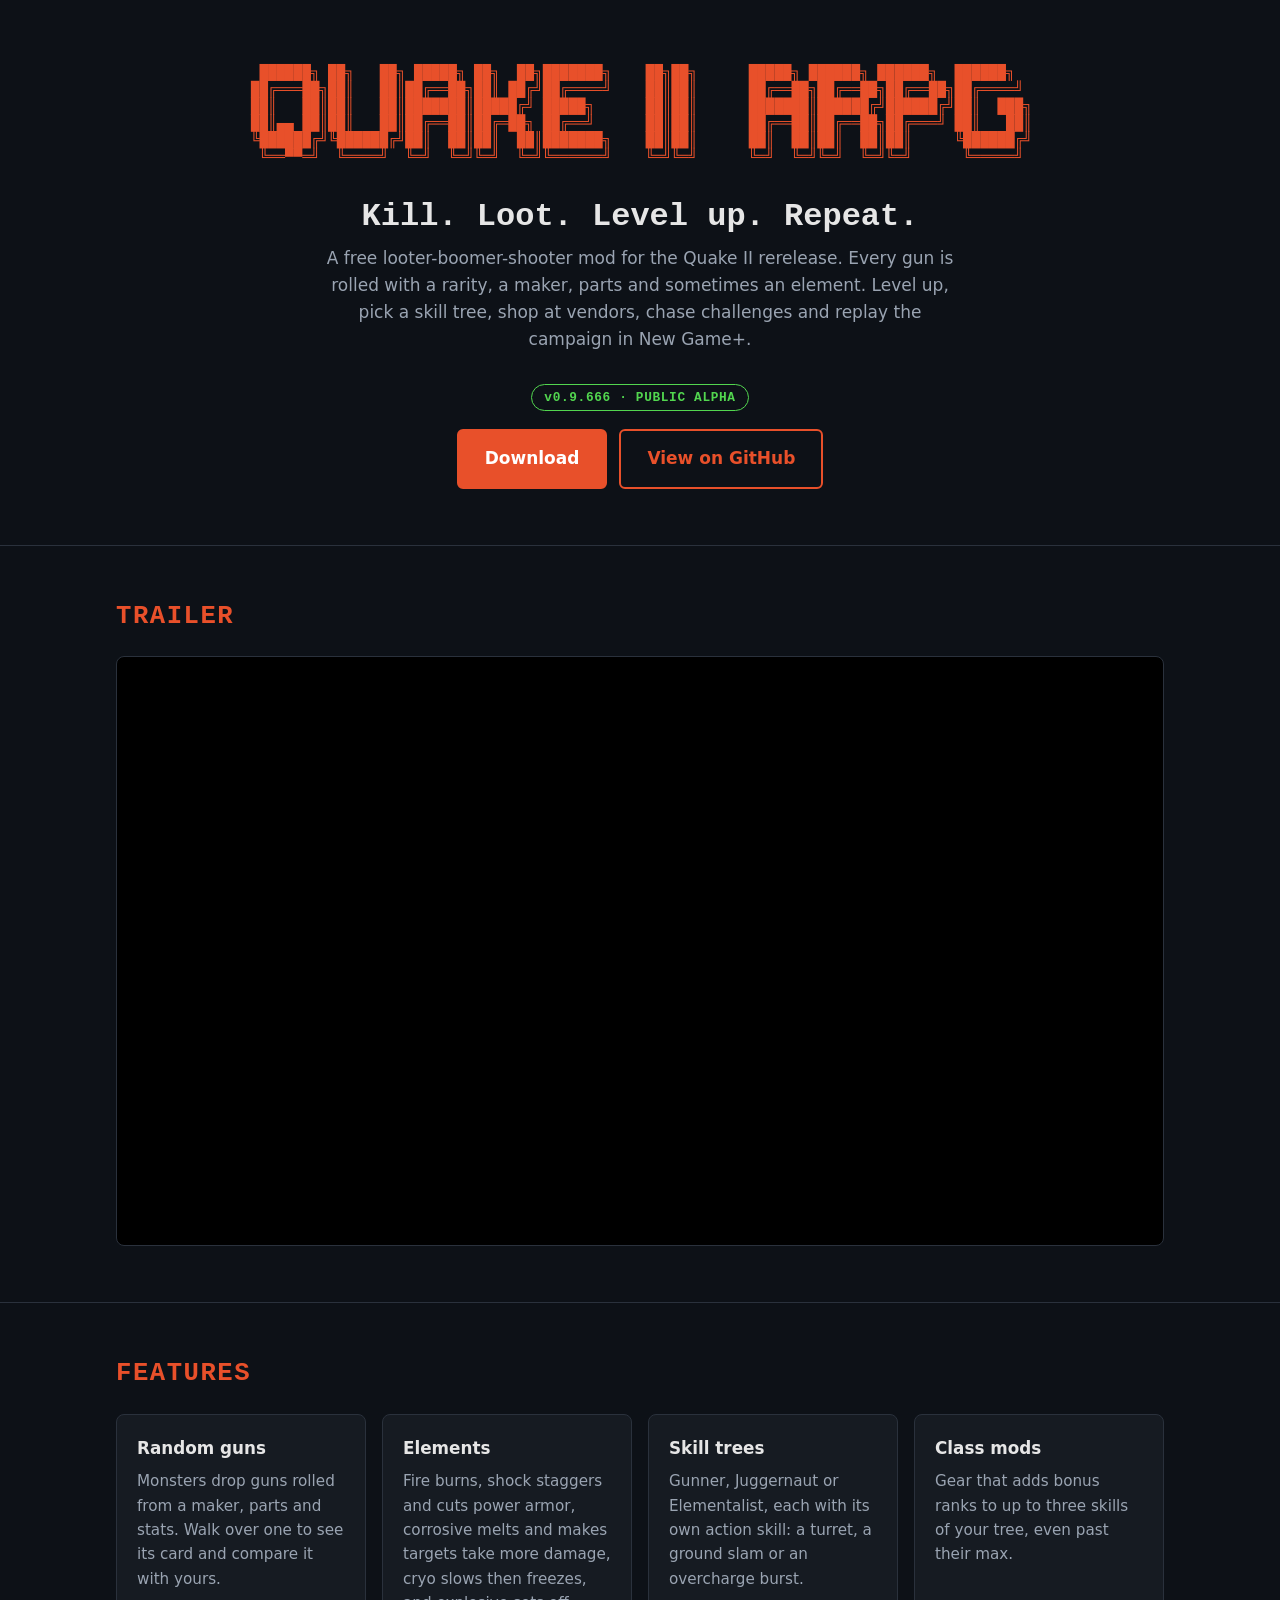
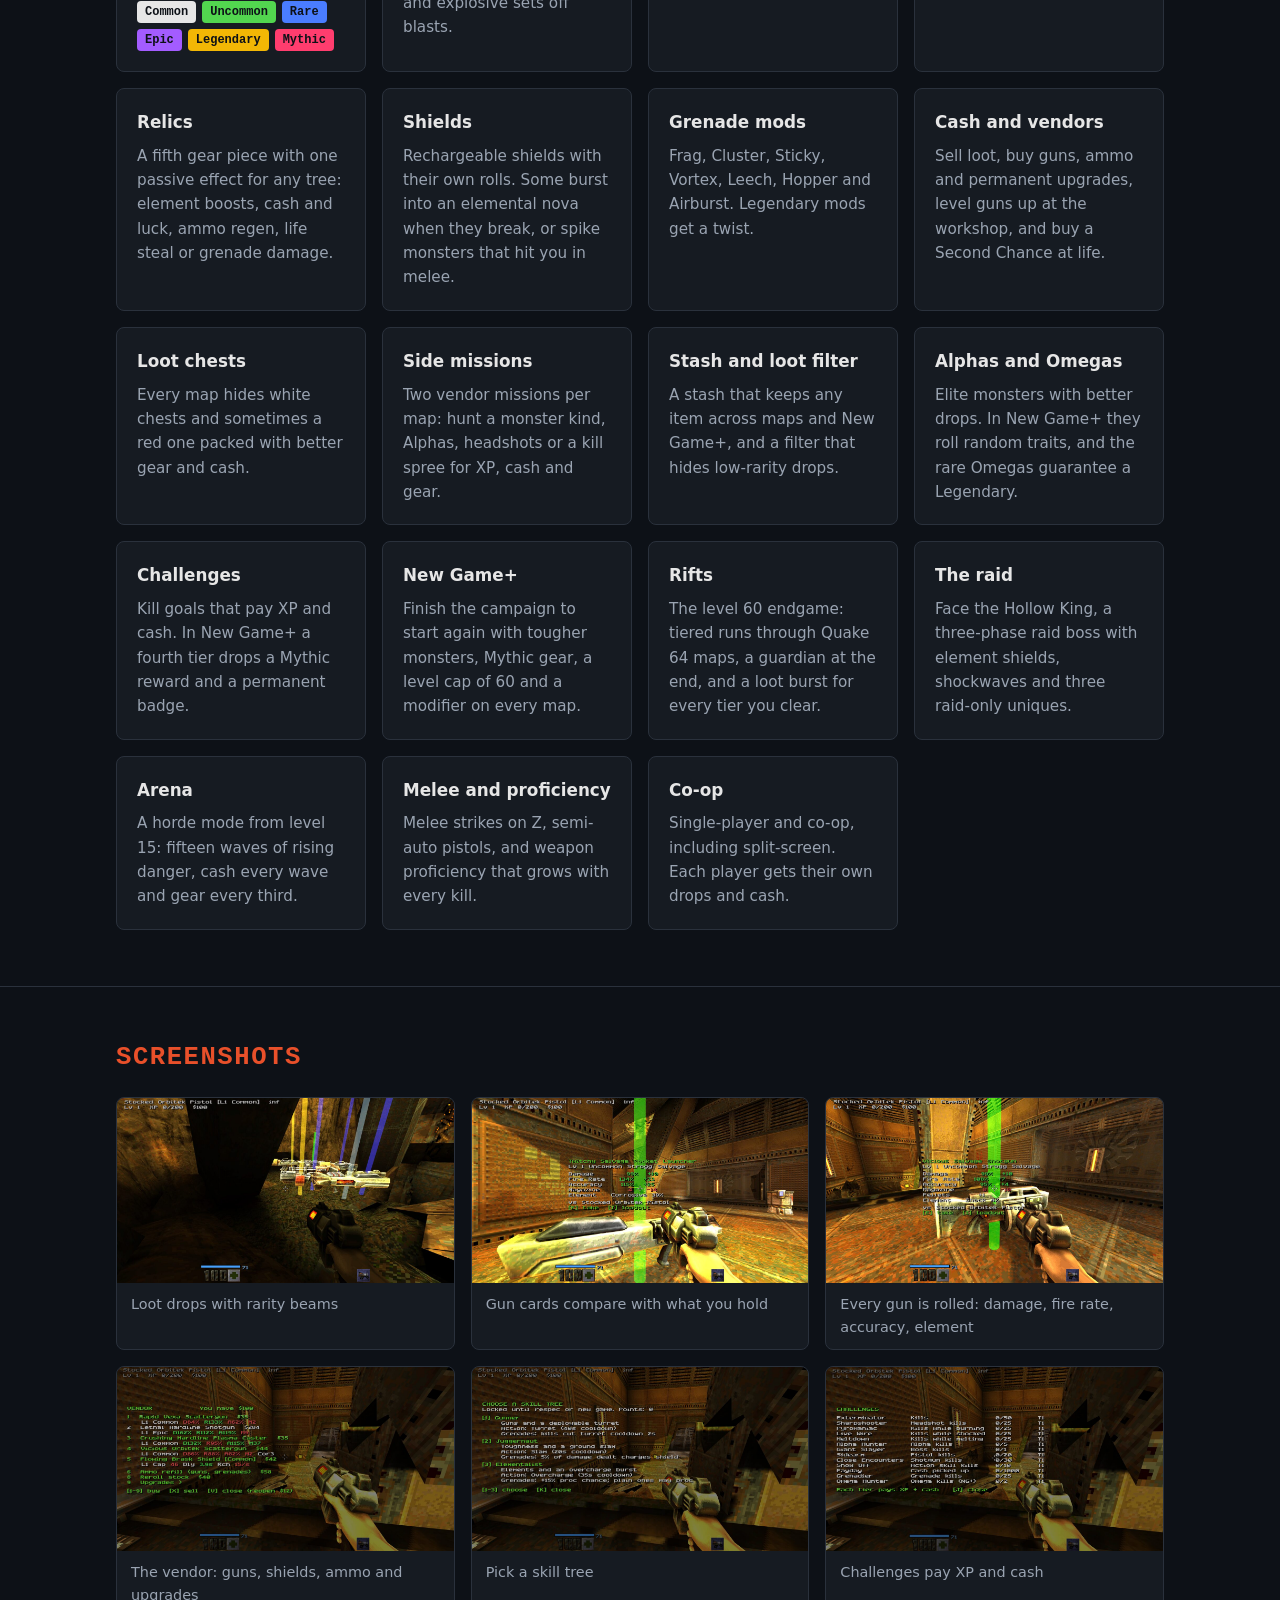
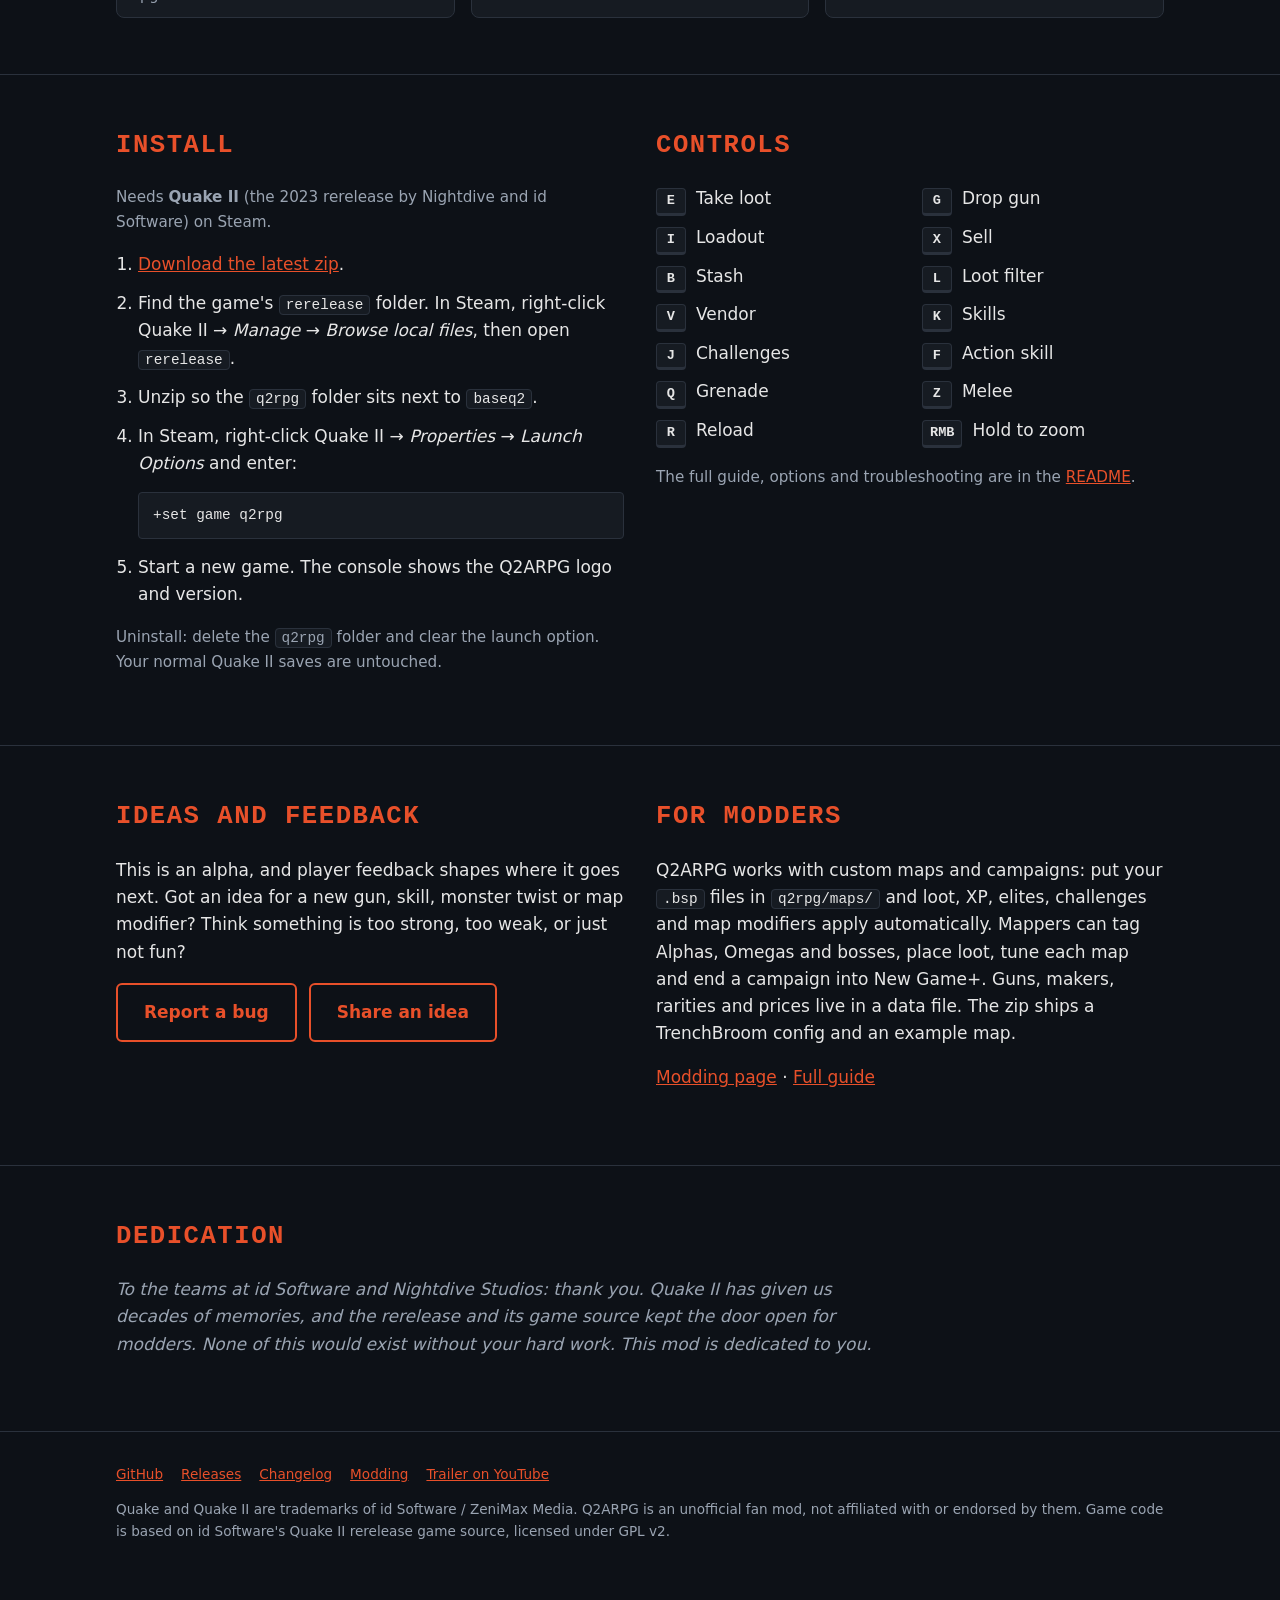
==== index.html @ 30acaba7 "Site: v0.9.666 badge, relics, chests, missions, raid, arena, melee, Z key" ====
<!doctype html>
<html lang="en">
<head>
<meta charset="utf-8">
<meta name="viewport" content="width=device-width, initial-scale=1">
<title>Q2ARPG – Quake II: The Action RPG</title>
<meta name="description" content="A free looter-boomer-shooter mod for the Quake II rerelease: random guns, rarities, elements, skills, shields, vendors, challenges and New Game+.">
<meta property="og:title" content="Q2ARPG – Quake II: The Action RPG">
<meta property="og:description" content="Kill. Loot. Level up. Repeat. A free looter-boomer-shooter mod for the Quake II rerelease.">
<meta property="og:image" content="https://rizilla-og.github.io/q2arpg/assets/loot-pile.jpg">
<meta property="og:type" content="website">
<meta name="twitter:card" content="summary_large_image">
<link rel="stylesheet" href="assets/style.css">
</head>
<body>

<header class="hero wrap">
  <img class="logo" src="assets/logo.png" alt="Quake II ARPG" width="1605" height="247">
  <p class="tagline">Kill. Loot. Level up. Repeat.</p>
  <p class="sub">A free looter-boomer-shooter mod for the Quake II rerelease. Every gun is rolled with a rarity, a maker, parts and sometimes an element. Level up, pick a skill tree, shop at vendors, chase challenges and replay the campaign in New Game+.</p>
  <div class="badge">v0.9.666 · PUBLIC ALPHA</div>
  <div class="buttons">
    <a class="btn primary" href="https://github.com/Rizilla-OG/q2arpg/releases/latest">Download</a>
    <a class="btn ghost" href="https://github.com/Rizilla-OG/q2arpg">View on GitHub</a>
  </div>
</header>

<section>
  <div class="wrap">
    <h2>Trailer</h2>
    <div class="video">
      <iframe src="https://www.youtube-nocookie.com/embed/TicZuBrdIT8" title="Q2ARPG trailer" loading="lazy"
        allow="accelerometer; encrypted-media; gyroscope; picture-in-picture; fullscreen" allowfullscreen></iframe>
    </div>
  </div>
</section>

<section>
  <div class="wrap">
    <h2>Features</h2>
    <div class="features">
      <div class="feature">
        <h3>Random guns</h3>
        <p>Monsters drop guns rolled from a maker, parts and stats. Walk over one to see its card and compare it with yours.</p>
        <div class="rarities">
          <span style="background:#e6e6e6">Common</span>
          <span style="background:var(--loot)">Uncommon</span>
          <span style="background:var(--rare)">Rare</span>
          <span style="background:var(--epic)">Epic</span>
          <span style="background:var(--legendary)">Legendary</span>
          <span style="background:var(--mythic)">Mythic</span>
        </div>
      </div>
      <div class="feature">
        <h3>Elements</h3>
        <p>Fire burns, shock staggers and cuts power armor, corrosive melts and makes targets take more damage, cryo slows then freezes, and explosive sets off blasts.</p>
      </div>
      <div class="feature">
        <h3>Skill trees</h3>
        <p>Gunner, Juggernaut or Elementalist, each with its own action skill: a turret, a ground slam or an overcharge burst.</p>
      </div>
      <div class="feature">
        <h3>Class mods</h3>
        <p>Gear that adds bonus ranks to up to three skills of your tree, even past their max.</p>
      </div>
      <div class="feature">
        <h3>Relics</h3>
        <p>A fifth gear piece with one passive effect for any tree: element boosts, cash and luck, ammo regen, life steal or grenade damage.</p>
      </div>
      <div class="feature">
        <h3>Shields</h3>
        <p>Rechargeable shields with their own rolls. Some burst into an elemental nova when they break, or spike monsters that hit you in melee.</p>
      </div>
      <div class="feature">
        <h3>Grenade mods</h3>
        <p>Frag, Cluster, Sticky, Vortex, Leech, Hopper and Airburst. Legendary mods get a twist.</p>
      </div>
      <div class="feature">
        <h3>Cash and vendors</h3>
        <p>Sell loot, buy guns, ammo and permanent upgrades, level guns up at the workshop, and buy a Second Chance at life.</p>
      </div>
      <div class="feature">
        <h3>Loot chests</h3>
        <p>Every map hides white chests and sometimes a red one packed with better gear and cash.</p>
      </div>
      <div class="feature">
        <h3>Side missions</h3>
        <p>Two vendor missions per map: hunt a monster kind, Alphas, headshots or a kill spree for XP, cash and gear.</p>
      </div>
      <div class="feature">
        <h3>Stash and loot filter</h3>
        <p>A stash that keeps any item across maps and New Game+, and a filter that hides low-rarity drops.</p>
      </div>
      <div class="feature">
        <h3>Alphas and Omegas</h3>
        <p>Elite monsters with better drops. In New Game+ they roll random traits, and the rare Omegas guarantee a Legendary.</p>
      </div>
      <div class="feature">
        <h3>Challenges</h3>
        <p>Kill goals that pay XP and cash. In New Game+ a fourth tier drops a Mythic reward and a permanent badge.</p>
      </div>
      <div class="feature">
        <h3>New Game+</h3>
        <p>Finish the campaign to start again with tougher monsters, Mythic gear, a level cap of 60 and a modifier on every map.</p>
      </div>
      <div class="feature">
        <h3>Rifts</h3>
        <p>The level 60 endgame: tiered runs through Quake 64 maps, a guardian at the end, and a loot burst for every tier you clear.</p>
      </div>
      <div class="feature">
        <h3>The raid</h3>
        <p>Face the Hollow King, a three-phase raid boss with element shields, shockwaves and three raid-only uniques.</p>
      </div>
      <div class="feature">
        <h3>Arena</h3>
        <p>A horde mode from level 15: fifteen waves of rising danger, cash every wave and gear every third.</p>
      </div>
      <div class="feature">
        <h3>Melee and proficiency</h3>
        <p>Melee strikes on Z, semi-auto pistols, and weapon proficiency that grows with every kill.</p>
      </div>
      <div class="feature">
        <h3>Co-op</h3>
        <p>Single-player and co-op, including split-screen. Each player gets their own drops and cash.</p>
      </div>
    </div>
  </div>
</section>

<section>
  <div class="wrap">
    <h2>Screenshots</h2>
    <div class="gallery">
      <figure><a href="assets/loot-pile.jpg"><img src="assets/loot-pile.jpg" alt="A pile of dropped guns with colored rarity beams" loading="lazy" width="1280" height="702"></a><figcaption>Loot drops with rarity beams</figcaption></figure>
      <figure><a href="assets/rocket-card.jpg"><img src="assets/rocket-card.jpg" alt="Gun card for a corrosive rocket launcher compared with the held pistol" loading="lazy" width="1280" height="702"></a><figcaption>Gun cards compare with what you hold</figcaption></figure>
      <figure><a href="assets/gun-card.jpg"><img src="assets/gun-card.jpg" alt="Gun card for a shock shotgun" loading="lazy" width="1280" height="702"></a><figcaption>Every gun is rolled: damage, fire rate, accuracy, element</figcaption></figure>
      <figure><a href="assets/vendor.jpg"><img src="assets/vendor.jpg" alt="Vendor screen with guns, a shield, ammo and upgrades for sale" loading="lazy" width="1280" height="703"></a><figcaption>The vendor: guns, shields, ammo and upgrades</figcaption></figure>
      <figure><a href="assets/skills.jpg"><img src="assets/skills.jpg" alt="Skill tree choice: Gunner, Juggernaut, Elementalist" loading="lazy" width="1280" height="703"></a><figcaption>Pick a skill tree</figcaption></figure>
      <figure><a href="assets/challenges.jpg"><img src="assets/challenges.jpg" alt="Challenges screen listing kill goals" loading="lazy" width="1280" height="696"></a><figcaption>Challenges pay XP and cash</figcaption></figure>
    </div>
  </div>
</section>

<section id="install">
  <div class="wrap two-col">
    <div>
      <h2>Install</h2>
      <p class="note">Needs <strong>Quake II</strong> (the 2023 rerelease by Nightdive and id Software) on Steam.</p>
      <ol class="steps">
        <li><a href="https://github.com/Rizilla-OG/q2arpg/releases/latest">Download the latest zip</a>.</li>
        <li>Find the game's <code>rerelease</code> folder. In Steam, right-click Quake II → <em>Manage</em> → <em>Browse local files</em>, then open <code>rerelease</code>.</li>
        <li>Unzip so the <code>q2rpg</code> folder sits next to <code>baseq2</code>.</li>
        <li>In Steam, right-click Quake II → <em>Properties</em> → <em>Launch Options</em> and enter:
          <pre><code>+set game q2rpg</code></pre></li>
        <li>Start a new game. The console shows the Q2ARPG logo and version.</li>
      </ol>
      <p class="note">Uninstall: delete the <code>q2rpg</code> folder and clear the launch option. Your normal Quake II saves are untouched.</p>
    </div>
    <div>
      <h2>Controls</h2>
      <ul class="keys">
        <li><kbd>E</kbd> Take loot</li>
        <li><kbd>G</kbd> Drop gun</li>
        <li><kbd>I</kbd> Loadout</li>
        <li><kbd>X</kbd> Sell</li>
        <li><kbd>B</kbd> Stash</li>
        <li><kbd>L</kbd> Loot filter</li>
        <li><kbd>V</kbd> Vendor</li>
        <li><kbd>K</kbd> Skills</li>
        <li><kbd>J</kbd> Challenges</li>
        <li><kbd>F</kbd> Action skill</li>
        <li><kbd>Q</kbd> Grenade</li>
        <li><kbd>Z</kbd> Melee</li>
        <li><kbd>R</kbd> Reload</li>
        <li><kbd>RMB</kbd> Hold to zoom</li>
      </ul>
      <p class="note">The full guide, options and troubleshooting are in the <a href="https://github.com/Rizilla-OG/q2arpg#readme">README</a>.</p>
    </div>
  </div>
</section>

<section>
  <div class="wrap two-col">
    <div>
      <h2>Ideas and feedback</h2>
      <p>This is an alpha, and player feedback shapes where it goes next. Got an idea for a new gun, skill, monster twist or map modifier? Think something is too strong, too weak, or just not fun?</p>
      <div class="buttons" style="justify-content:flex-start">
        <a class="btn ghost" href="https://github.com/Rizilla-OG/q2arpg/issues">Report a bug</a>
        <a class="btn ghost" href="https://github.com/Rizilla-OG/q2arpg/discussions">Share an idea</a>
      </div>
    </div>
    <div>
      <h2>For modders</h2>
      <p>Q2ARPG works with custom maps and campaigns: put your <code>.bsp</code> files in <code>q2rpg/maps/</code> and loot, XP, elites, challenges and map modifiers apply automatically. Mappers can tag Alphas, Omegas and bosses, place loot, tune each map and end a campaign into New Game+. Guns, makers, rarities and prices live in a data file. The zip ships a TrenchBroom config and an example map.</p>
      <p><a href="modding.html">Modding page</a> · <a href="https://github.com/Rizilla-OG/q2arpg/blob/main/MODDING.md">Full guide</a></p>
    </div>
  </div>
</section>

<section>
  <div class="wrap">
    <h2>Dedication</h2>
    <p class="dedication">To the teams at id Software and Nightdive Studios: thank you. Quake II has given us decades of memories, and the rerelease and its game source kept the door open for modders. None of this would exist without your hard work. This mod is dedicated to you.</p>
  </div>
</section>

<footer>
  <div class="wrap">
    <nav>
      <a href="https://github.com/Rizilla-OG/q2arpg">GitHub</a>
      <a href="https://github.com/Rizilla-OG/q2arpg/releases">Releases</a>
      <a href="https://github.com/Rizilla-OG/q2arpg/blob/main/CHANGELOG.md">Changelog</a>
      <a href="modding.html">Modding</a>
      <a href="https://www.youtube.com/watch?v=TicZuBrdIT8">Trailer on YouTube</a>
    </nav>
    <p>Quake and Quake II are trademarks of id Software / ZeniMax Media. Q2ARPG is an unofficial fan mod, not affiliated with or endorsed by them. Game code is based on id Software's Quake II rerelease game source, licensed under GPL v2.</p>
  </div>
</footer>

</body>
</html>
---- assets/style.css ----
:root {
    --bg: #0d1117;
    --panel: #161b22;
    --line: #2a313c;
    --text: #e6e6e6;
    --muted: #9aa4b2;
    --accent: #e8502a;
    --accent-hover: #ff6a3d;
    --loot: #52d64f;
    --rare: #4a7dff;
    --epic: #a35cff;
    --legendary: #f2b705;
    --mythic: #ff3d6e;
  }
  * { box-sizing: border-box; }
  html { scroll-behavior: smooth; }
  body {
    margin: 0;
    background: var(--bg);
    color: var(--text);
    font: 17px/1.6 system-ui, -apple-system, "Segoe UI", Roboto, sans-serif;
  }
  a { color: var(--accent); }
  a:hover { color: var(--accent-hover); }
  .wrap { max-width: 1080px; margin: 0 auto; padding: 0 16px; }
  section { padding: 56px 0; border-top: 1px solid var(--line); }
  h2 {
    font: 700 1.6rem/1.2 ui-monospace, "Cascadia Mono", "Noto Sans Mono", monospace;
    text-transform: uppercase;
    letter-spacing: .06em;
    color: var(--accent);
    margin: 0 0 24px;
  }

  /* hero */
  .hero { text-align: center; padding: 48px 0 56px; }
  .hero img.logo { width: 100%; max-width: 820px; height: auto; }
  .tagline {
    font: 700 clamp(1.3rem, 4vw, 2rem)/1.2 ui-monospace, "Noto Sans Mono", monospace;
    margin: 16px 0 8px;
  }
  .sub { color: var(--muted); max-width: 640px; margin: 0 auto 28px; }
  .buttons { display: flex; gap: 12px; justify-content: center; flex-wrap: wrap; }
  .btn {
    display: inline-block;
    padding: 14px 26px;
    border-radius: 6px;
    font-weight: 700;
    text-decoration: none;
    border: 2px solid var(--accent);
  }
  .btn.primary { background: var(--accent); color: #fff; }
  .btn.primary:hover { background: var(--accent-hover); border-color: var(--accent-hover); color: #fff; }
  .btn.ghost { color: var(--accent); }
  .btn.ghost:hover { background: rgba(232, 80, 42, .12); }
  .badge {
    display: inline-block;
    margin-bottom: 18px;
    padding: 4px 12px;
    border: 1px solid var(--loot);
    border-radius: 999px;
    color: var(--loot);
    font: 600 .8rem/1.4 ui-monospace, monospace;
    letter-spacing: .05em;
  }

  /* video */
  .video { position: relative; aspect-ratio: 16 / 9; border-radius: 8px; overflow: hidden; border: 1px solid var(--line); background: #000; }
  .video iframe { position: absolute; inset: 0; width: 100%; height: 100%; border: 0; }

  /* features */
  .features { display: grid; grid-template-columns: repeat(auto-fit, minmax(240px, 1fr)); gap: 16px; }
  .feature { background: var(--panel); border: 1px solid var(--line); border-radius: 8px; padding: 20px; }
  .feature h3 { margin: 0 0 8px; font-size: 1.05rem; }
  .feature p { margin: 0; color: var(--muted); font-size: .95rem; }
  .rarities { display: flex; flex-wrap: wrap; gap: 6px; margin-top: 10px; }
  .rarities span { font: 600 .75rem/1 ui-monospace, monospace; padding: 5px 8px; border-radius: 4px; color: #0d1117; }

  /* gallery */
  .gallery { display: grid; grid-template-columns: repeat(auto-fit, minmax(300px, 1fr)); gap: 16px; }
  .gallery figure { margin: 0; background: var(--panel); border: 1px solid var(--line); border-radius: 8px; overflow: hidden; }
  .gallery a { display: block; }
  .gallery img { display: block; width: 100%; height: auto; aspect-ratio: 1280 / 700; object-fit: cover; }
  .gallery figcaption { padding: 10px 14px; color: var(--muted); font-size: .9rem; }

  /* install */
  ol.steps { padding-left: 22px; }
  ol.steps li { margin-bottom: 12px; }
  code, pre {
    font: .9rem/1.5 ui-monospace, "Cascadia Mono", "Noto Sans Mono", monospace;
    background: var(--panel);
    border: 1px solid var(--line);
    border-radius: 4px;
  }
  code { padding: 1px 6px; overflow-wrap: anywhere; }
  pre { padding: 12px 14px; overflow-x: auto; }
  pre code { border: 0; padding: 0; background: none; }
  .note { color: var(--muted); font-size: .95rem; }

  /* keys */
  .keys { display: grid; grid-template-columns: repeat(auto-fit, minmax(200px, 1fr)); gap: 8px 24px; padding: 0; list-style: none; }
  .keys li { display: flex; gap: 10px; align-items: baseline; }
  kbd {
    min-width: 2.2em;
    text-align: center;
    font: 700 .85rem/1 ui-monospace, monospace;
    padding: 5px 7px;
    border: 1px solid var(--line);
    border-bottom-width: 3px;
    border-radius: 4px;
    background: var(--panel);
  }

  .two-col { display: grid; grid-template-columns: repeat(auto-fit, minmax(300px, 1fr)); gap: 32px; }
  .dedication { font-style: italic; color: var(--muted); max-width: 760px; }

  footer { border-top: 1px solid var(--line); padding: 32px 0 48px; color: var(--muted); font-size: .85rem; }
  footer nav { display: flex; gap: 18px; flex-wrap: wrap; margin-bottom: 12px; }

  /* modding page */
  .topnav { display: flex; gap: 18px; flex-wrap: wrap; align-items: center; padding: 16px 0; border-bottom: 1px solid var(--line); }
  .topnav img { height: 28px; width: auto; }
  .topnav a { text-decoration: none; font-weight: 600; }
  .lead { color: var(--muted); max-width: 760px; }
  table { width: 100%; border-collapse: collapse; font-size: .92rem; margin: 12px 0 24px; display: block; overflow-x: auto; }
  th, td { text-align: left; vertical-align: top; padding: 8px 10px; border-bottom: 1px solid var(--line); }
  th { color: var(--muted); font-weight: 600; white-space: nowrap; }
  td:first-child code { white-space: nowrap; }
  h3 { margin: 28px 0 8px; font-size: 1.1rem; }
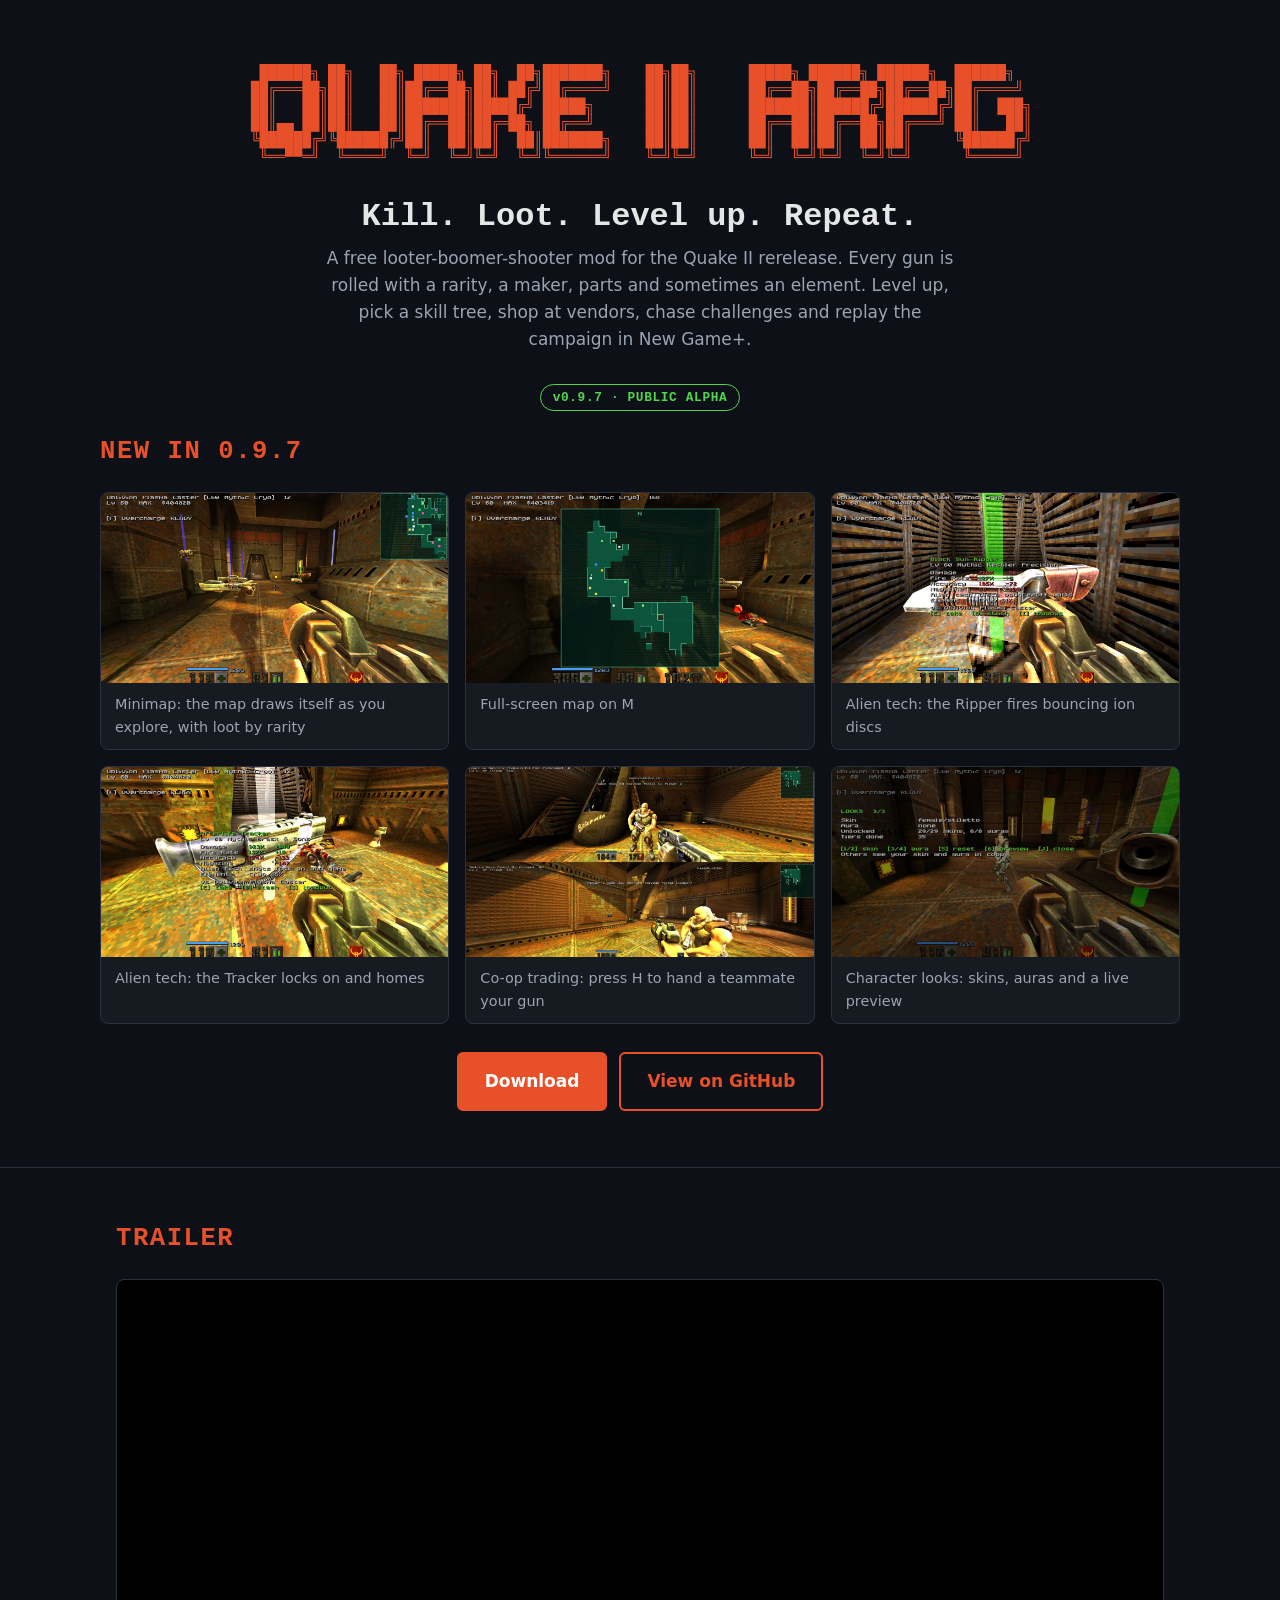
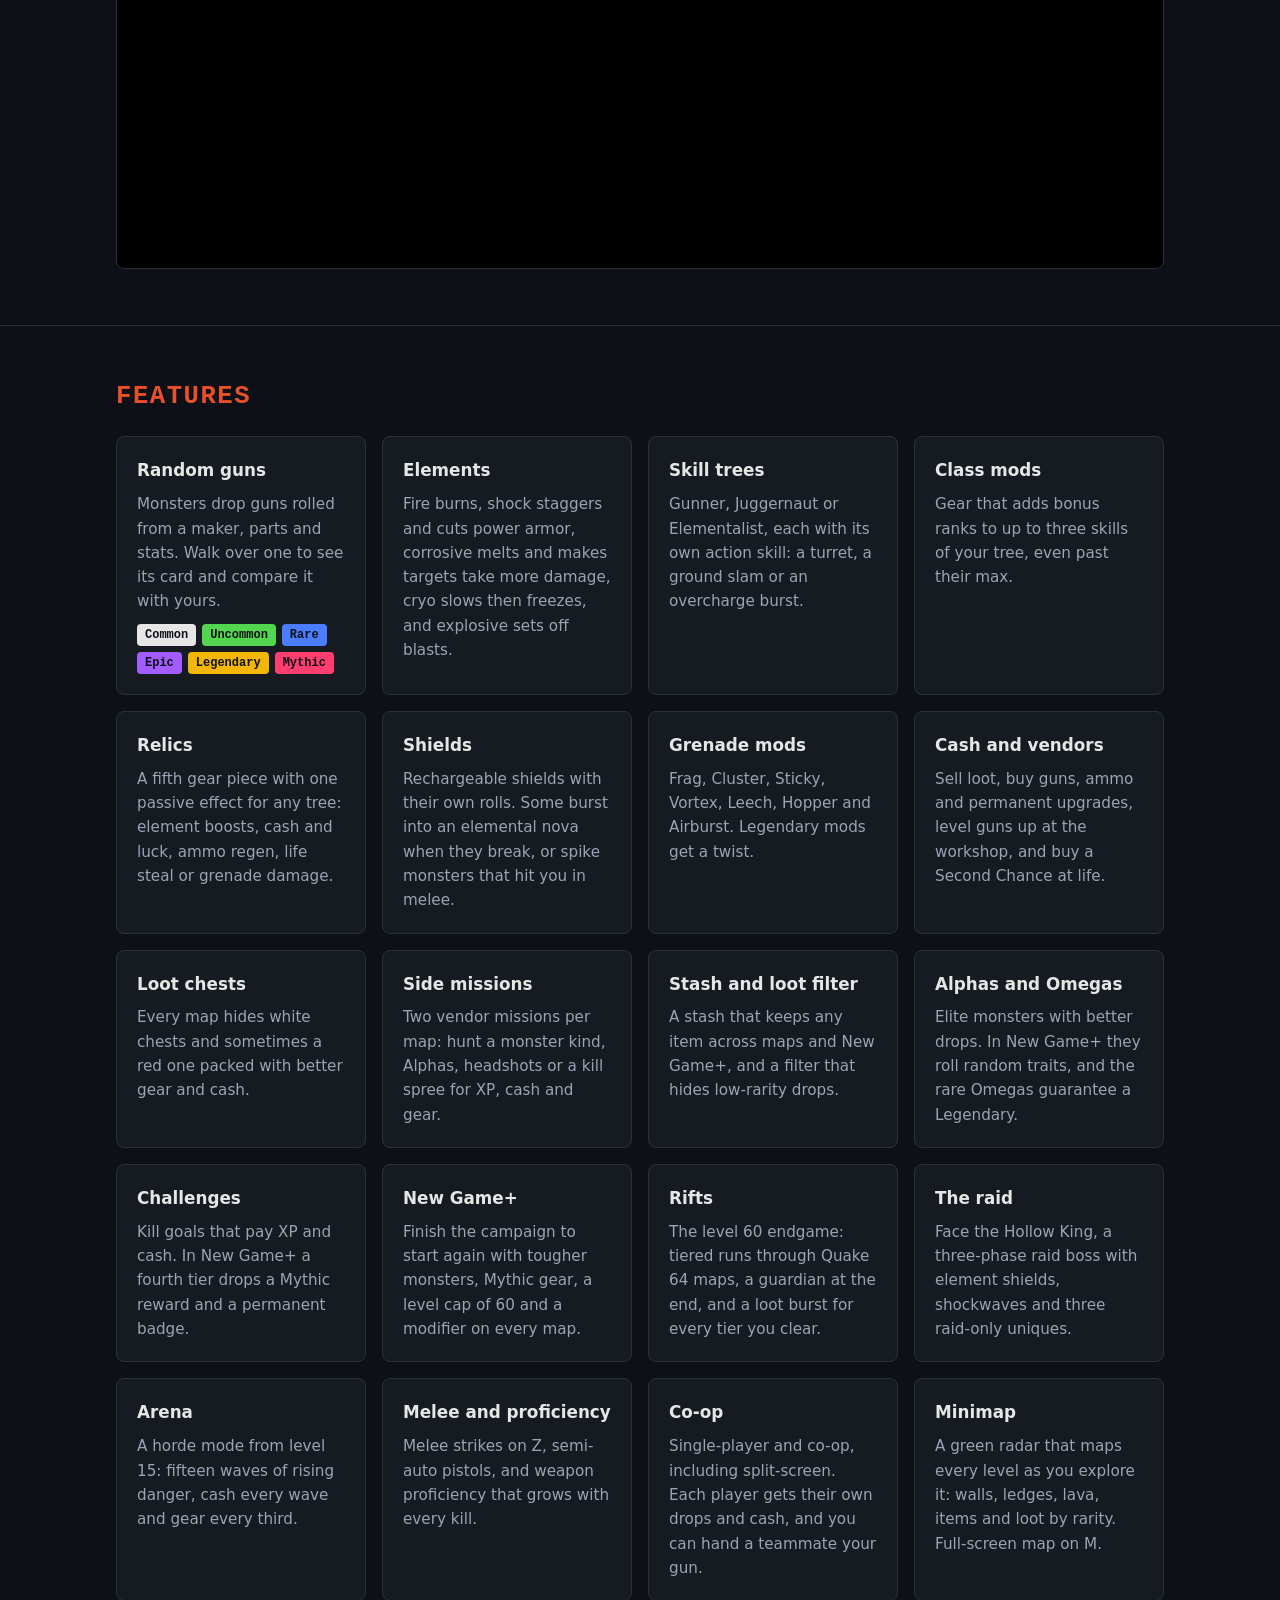
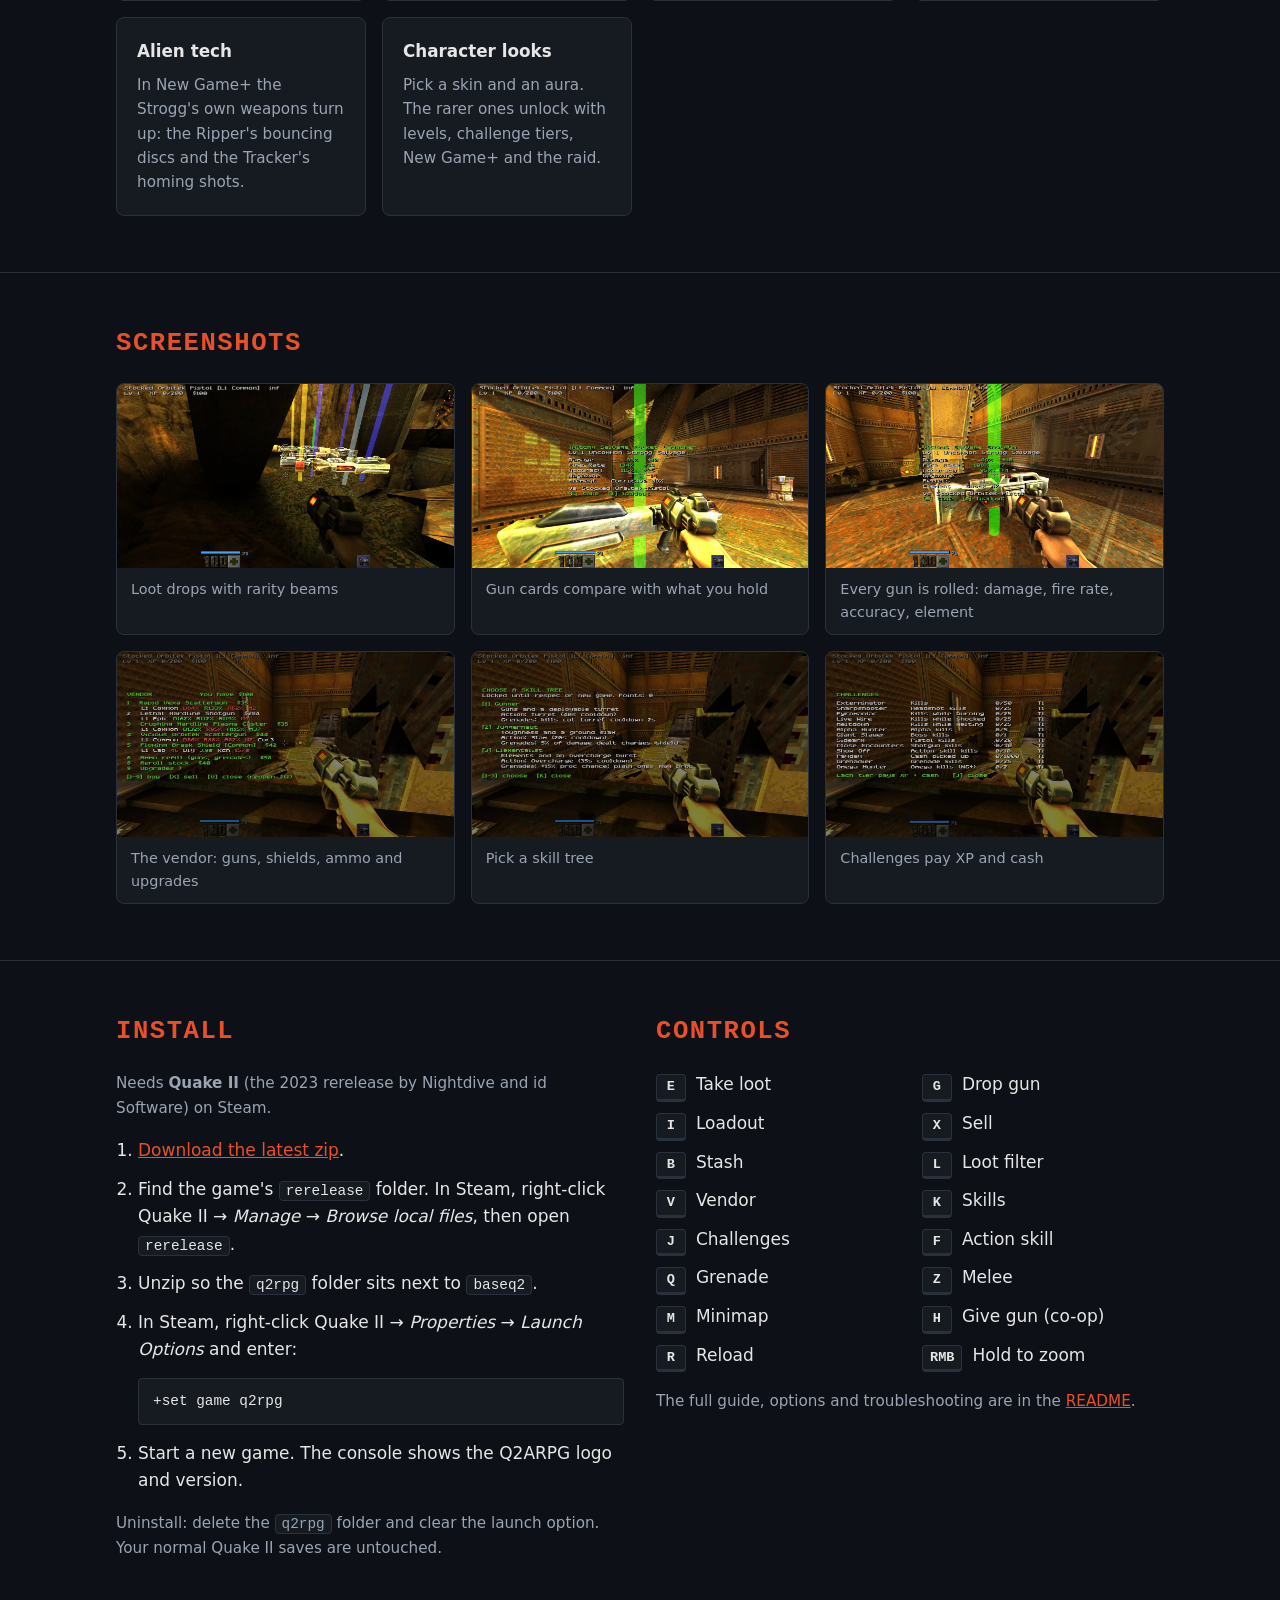
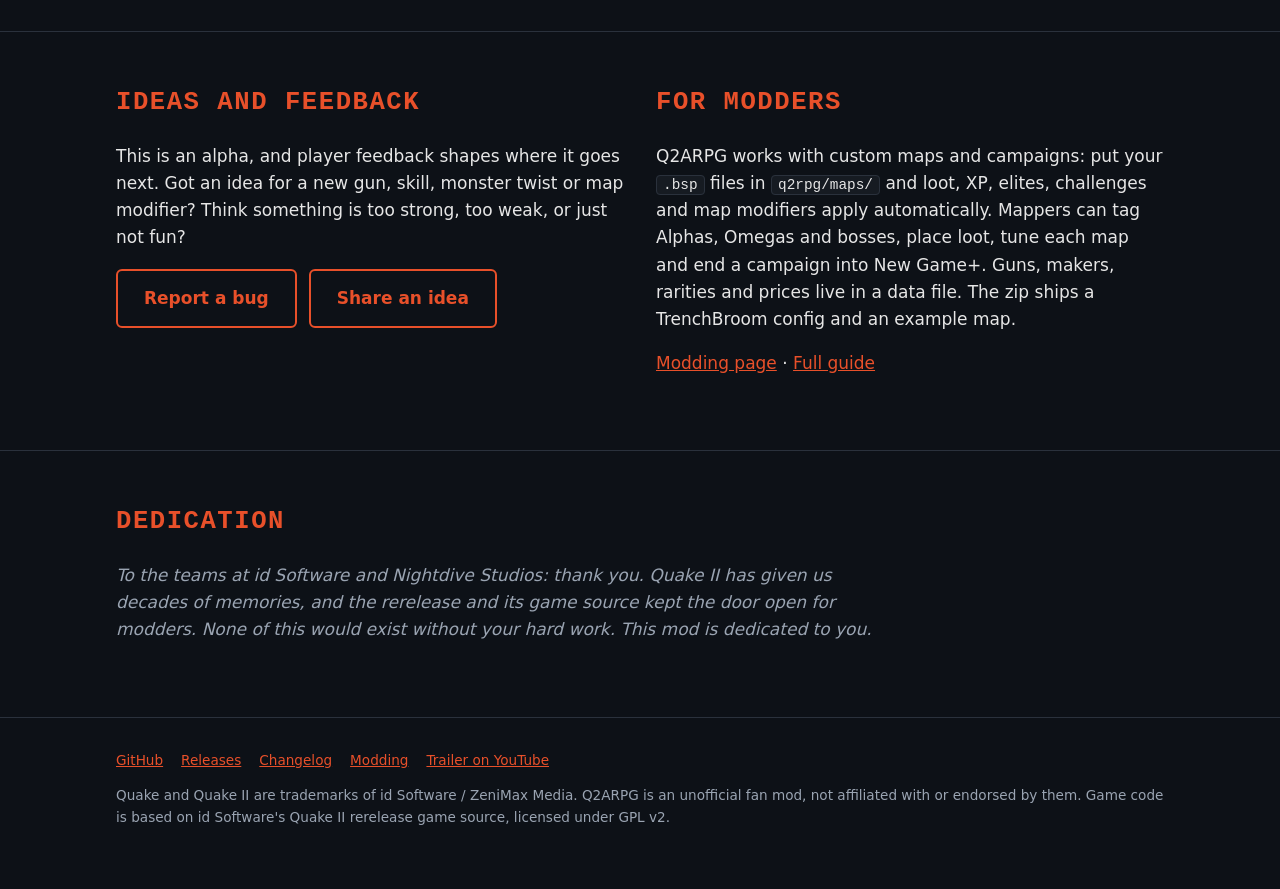
==== commit 756de9eb: "Site: v0.9.7 badge, New in 0.9.7 screenshots, minimap / alien tech / looks cards, M and H keys" ====
--- a/index.html
+++ b/index.html
@@ -18,7 +18,18 @@
   <img class="logo" src="assets/logo.png" alt="Quake II ARPG" width="1605" height="247">
   <p class="tagline">Kill. Loot. Level up. Repeat.</p>
   <p class="sub">A free looter-boomer-shooter mod for the Quake II rerelease. Every gun is rolled with a rarity, a maker, parts and sometimes an element. Level up, pick a skill tree, shop at vendors, chase challenges and replay the campaign in New Game+.</p>
-  <div class="badge">v0.9.666 · PUBLIC ALPHA</div>
+  <div class="badge">v0.9.7 · PUBLIC ALPHA</div>
+  <div class="new-in">
+    <h2>New in 0.9.7</h2>
+    <div class="gallery">
+      <figure><a href="assets/new-radar.jpg"><img src="assets/new-radar.jpg" alt="Green radar minimap in the corner marking loot by rarity" width="1280" height="690"></a><figcaption>Minimap: the map draws itself as you explore, with loot by rarity</figcaption></figure>
+      <figure><a href="assets/new-fullmap.jpg"><img src="assets/new-fullmap.jpg" alt="Full-screen map of the explored area with item markers" width="1280" height="690"></a><figcaption>Full-screen map on M</figcaption></figure>
+      <figure><a href="assets/new-ripper-card.jpg"><img src="assets/new-ripper-card.jpg" alt="Gun card for a Mythic alien-tech Ripper" width="1280" height="690"></a><figcaption>Alien tech: the Ripper fires bouncing ion discs</figcaption></figure>
+      <figure><a href="assets/new-tracker-card.jpg"><img src="assets/new-tracker-card.jpg" alt="Gun card for a Mythic alien-tech Tracker" width="1280" height="690"></a><figcaption>Alien tech: the Tracker locks on and homes</figcaption></figure>
+      <figure><a href="assets/new-coop-trade.jpg"><img src="assets/new-coop-trade.jpg" alt="Split-screen co-op: one player hands a pistol to the other" width="1280" height="690"></a><figcaption>Co-op trading: press H to hand a teammate your gun</figcaption></figure>
+      <figure><a href="assets/new-looks.jpg"><img src="assets/new-looks.jpg" alt="Looks screen with a skin preview of the player" width="1280" height="690"></a><figcaption>Character looks: skins, auras and a live preview</figcaption></figure>
+    </div>
+  </div>
   <div class="buttons">
     <a class="btn primary" href="https://github.com/Rizilla-OG/q2arpg/releases/latest">Download</a>
     <a class="btn ghost" href="https://github.com/Rizilla-OG/q2arpg">View on GitHub</a>
@@ -121,7 +132,19 @@
       </div>
       <div class="feature">
         <h3>Co-op</h3>
-        <p>Single-player and co-op, including split-screen. Each player gets their own drops and cash.</p>
+        <p>Single-player and co-op, including split-screen. Each player gets their own drops and cash, and you can hand a teammate your gun.</p>
+      </div>
+      <div class="feature">
+        <h3>Minimap</h3>
+        <p>A green radar that maps every level as you explore it: walls, ledges, lava, items and loot by rarity. Full-screen map on M.</p>
+      </div>
+      <div class="feature">
+        <h3>Alien tech</h3>
+        <p>In New Game+ the Strogg's own weapons turn up: the Ripper's bouncing discs and the Tracker's homing shots.</p>
+      </div>
+      <div class="feature">
+        <h3>Character looks</h3>
+        <p>Pick a skin and an aura. The rarer ones unlock with levels, challenge tiers, New Game+ and the raid.</p>
       </div>
     </div>
   </div>
@@ -171,6 +194,8 @@
         <li><kbd>F</kbd> Action skill</li>
         <li><kbd>Q</kbd> Grenade</li>
         <li><kbd>Z</kbd> Melee</li>
+        <li><kbd>M</kbd> Minimap</li>
+        <li><kbd>H</kbd> Give gun (co-op)</li>
         <li><kbd>R</kbd> Reload</li>
         <li><kbd>RMB</kbd> Hold to zoom</li>
       </ul>
--- a/assets/style.css
+++ b/assets/style.css
@@ -53,6 +53,8 @@
   .btn.primary:hover { background: var(--accent-hover); border-color: var(--accent-hover); color: #fff; }
   .btn.ghost { color: var(--accent); }
   .btn.ghost:hover { background: rgba(232, 80, 42, .12); }
+  .new-in { margin: 8px 0 28px; text-align: left; }
+  .new-in h2 { margin-top: 0; }
   .badge {
     display: inline-block;
     margin-bottom: 18px;
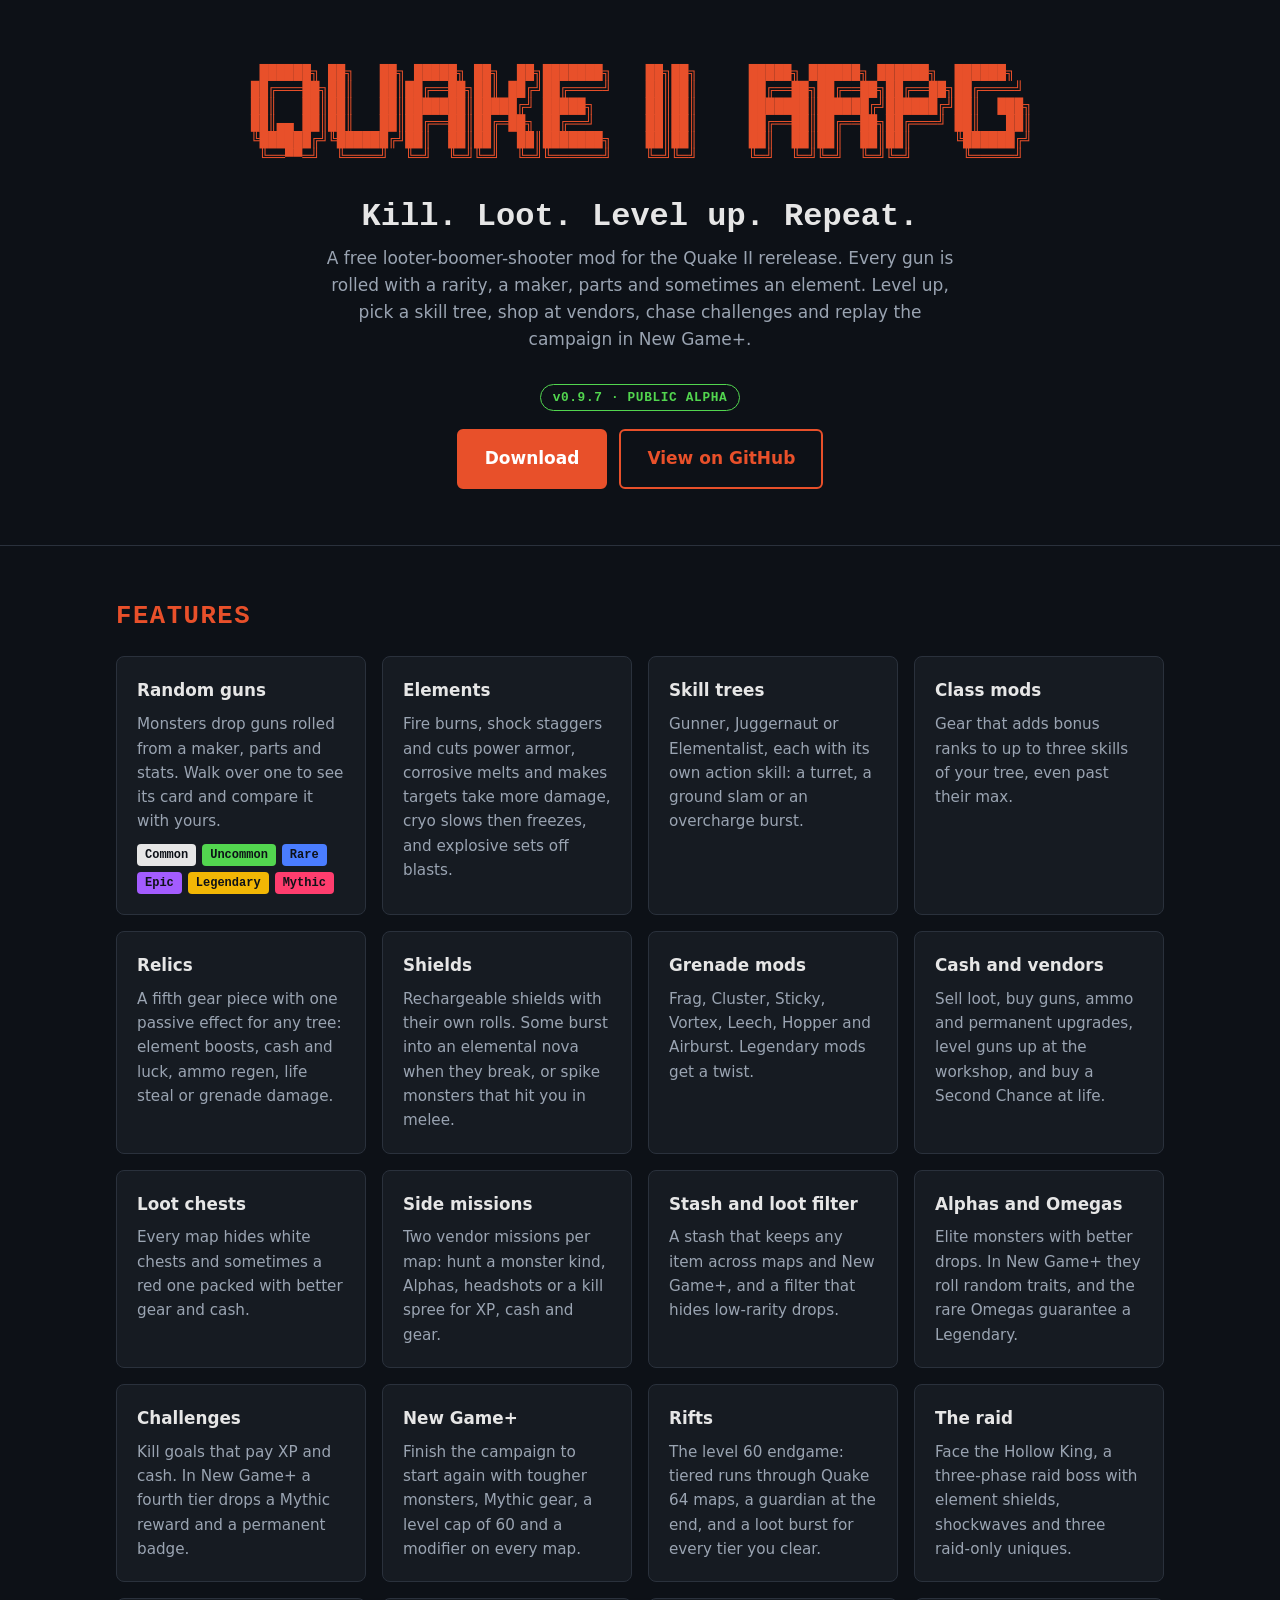
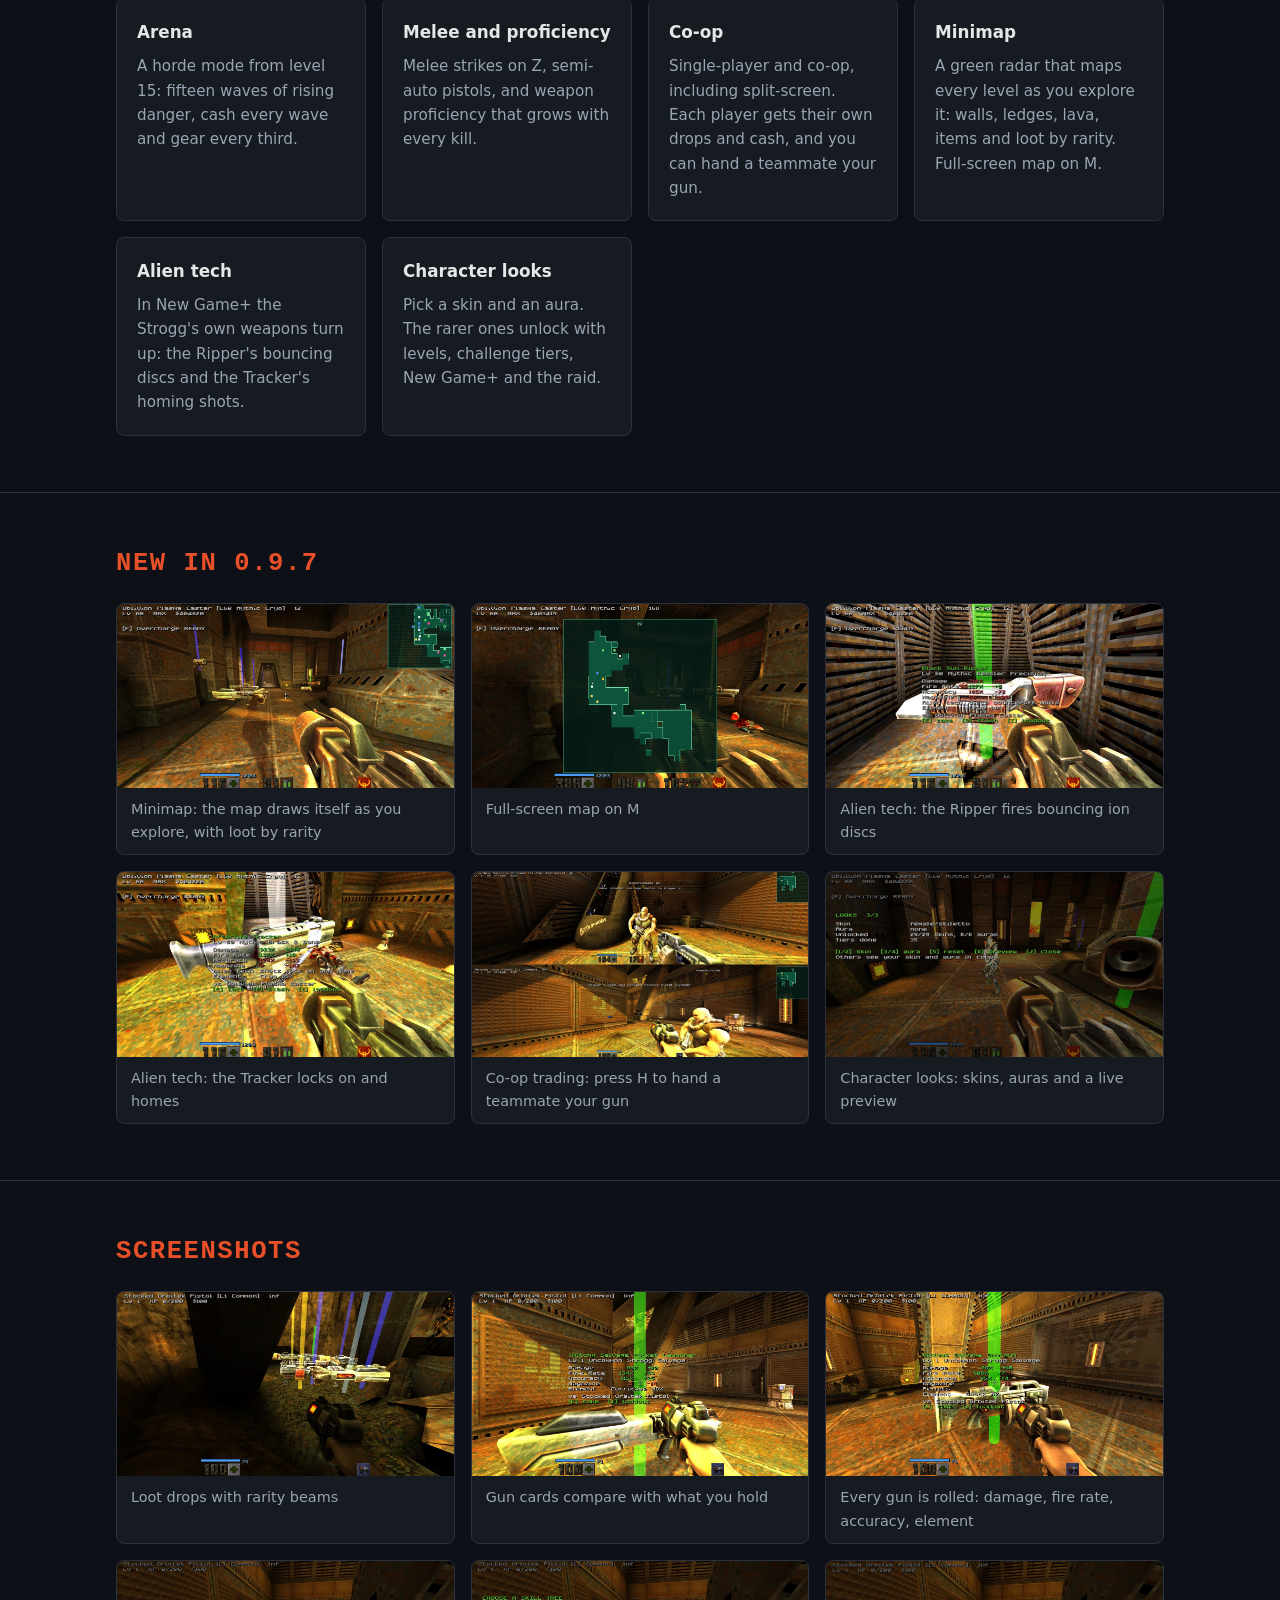
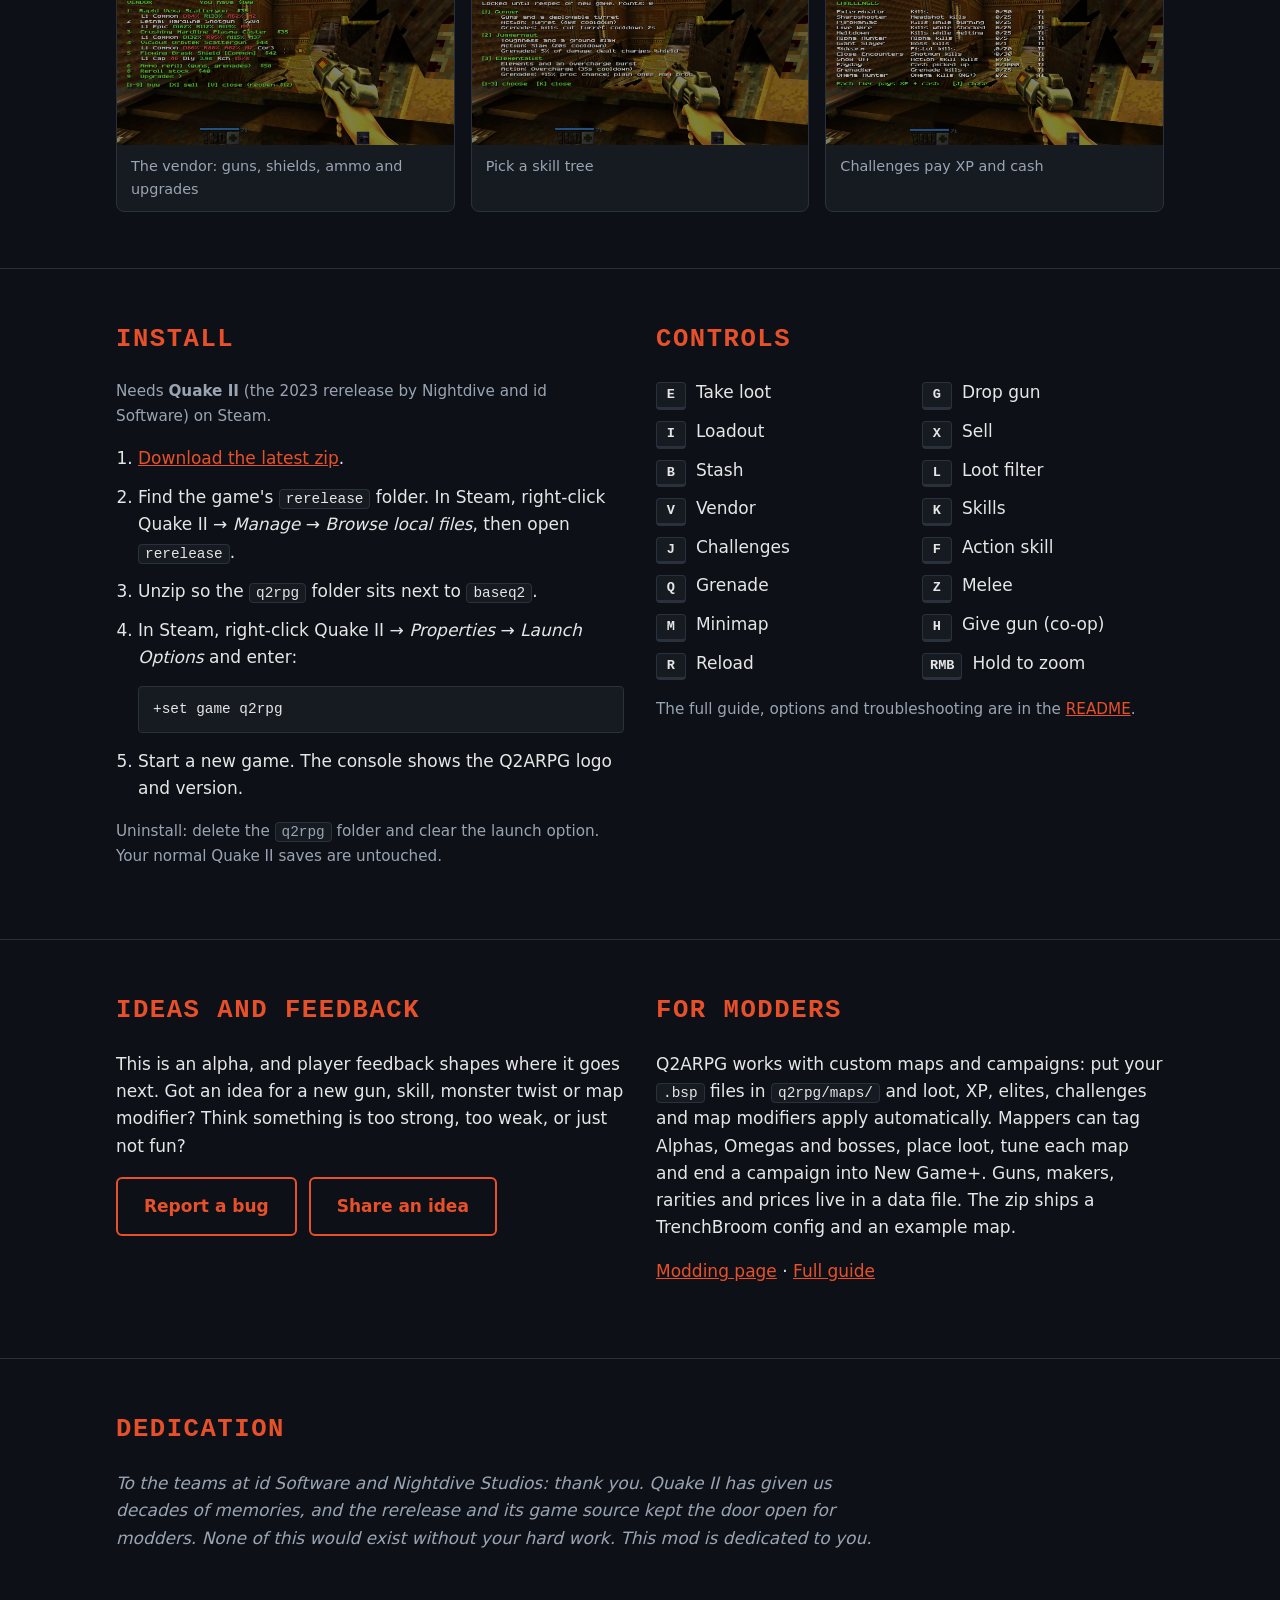
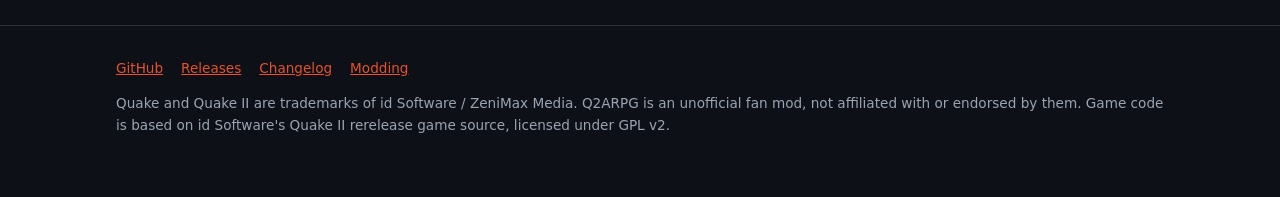
==== commit 42fd8627: "Site: New in 0.9.7 gallery moved under Features; trailer removed" ====
--- a/index.html
+++ b/index.html
@@ -19,32 +19,11 @@
   <p class="tagline">Kill. Loot. Level up. Repeat.</p>
   <p class="sub">A free looter-boomer-shooter mod for the Quake II rerelease. Every gun is rolled with a rarity, a maker, parts and sometimes an element. Level up, pick a skill tree, shop at vendors, chase challenges and replay the campaign in New Game+.</p>
   <div class="badge">v0.9.7 · PUBLIC ALPHA</div>
-  <div class="new-in">
-    <h2>New in 0.9.7</h2>
-    <div class="gallery">
-      <figure><a href="assets/new-radar.jpg"><img src="assets/new-radar.jpg" alt="Green radar minimap in the corner marking loot by rarity" width="1280" height="690"></a><figcaption>Minimap: the map draws itself as you explore, with loot by rarity</figcaption></figure>
-      <figure><a href="assets/new-fullmap.jpg"><img src="assets/new-fullmap.jpg" alt="Full-screen map of the explored area with item markers" width="1280" height="690"></a><figcaption>Full-screen map on M</figcaption></figure>
-      <figure><a href="assets/new-ripper-card.jpg"><img src="assets/new-ripper-card.jpg" alt="Gun card for a Mythic alien-tech Ripper" width="1280" height="690"></a><figcaption>Alien tech: the Ripper fires bouncing ion discs</figcaption></figure>
-      <figure><a href="assets/new-tracker-card.jpg"><img src="assets/new-tracker-card.jpg" alt="Gun card for a Mythic alien-tech Tracker" width="1280" height="690"></a><figcaption>Alien tech: the Tracker locks on and homes</figcaption></figure>
-      <figure><a href="assets/new-coop-trade.jpg"><img src="assets/new-coop-trade.jpg" alt="Split-screen co-op: one player hands a pistol to the other" width="1280" height="690"></a><figcaption>Co-op trading: press H to hand a teammate your gun</figcaption></figure>
-      <figure><a href="assets/new-looks.jpg"><img src="assets/new-looks.jpg" alt="Looks screen with a skin preview of the player" width="1280" height="690"></a><figcaption>Character looks: skins, auras and a live preview</figcaption></figure>
-    </div>
-  </div>
   <div class="buttons">
     <a class="btn primary" href="https://github.com/Rizilla-OG/q2arpg/releases/latest">Download</a>
     <a class="btn ghost" href="https://github.com/Rizilla-OG/q2arpg">View on GitHub</a>
   </div>
 </header>
-
-<section>
-  <div class="wrap">
-    <h2>Trailer</h2>
-    <div class="video">
-      <iframe src="https://www.youtube-nocookie.com/embed/TicZuBrdIT8" title="Q2ARPG trailer" loading="lazy"
-        allow="accelerometer; encrypted-media; gyroscope; picture-in-picture; fullscreen" allowfullscreen></iframe>
-    </div>
-  </div>
-</section>
 
 <section>
   <div class="wrap">
@@ -146,6 +125,20 @@
         <h3>Character looks</h3>
         <p>Pick a skin and an aura. The rarer ones unlock with levels, challenge tiers, New Game+ and the raid.</p>
       </div>
+    </div>
+  </div>
+</section>
+
+<section>
+  <div class="wrap">
+    <h2>New in 0.9.7</h2>
+    <div class="gallery">
+      <figure><a href="assets/new-radar.jpg"><img src="assets/new-radar.jpg" alt="Green radar minimap in the corner marking loot by rarity" width="1280" height="690"></a><figcaption>Minimap: the map draws itself as you explore, with loot by rarity</figcaption></figure>
+      <figure><a href="assets/new-fullmap.jpg"><img src="assets/new-fullmap.jpg" alt="Full-screen map of the explored area with item markers" width="1280" height="690"></a><figcaption>Full-screen map on M</figcaption></figure>
+      <figure><a href="assets/new-ripper-card.jpg"><img src="assets/new-ripper-card.jpg" alt="Gun card for a Mythic alien-tech Ripper" width="1280" height="690"></a><figcaption>Alien tech: the Ripper fires bouncing ion discs</figcaption></figure>
+      <figure><a href="assets/new-tracker-card.jpg"><img src="assets/new-tracker-card.jpg" alt="Gun card for a Mythic alien-tech Tracker" width="1280" height="690"></a><figcaption>Alien tech: the Tracker locks on and homes</figcaption></figure>
+      <figure><a href="assets/new-coop-trade.jpg"><img src="assets/new-coop-trade.jpg" alt="Split-screen co-op: one player hands a pistol to the other" width="1280" height="690"></a><figcaption>Co-op trading: press H to hand a teammate your gun</figcaption></figure>
+      <figure><a href="assets/new-looks.jpg"><img src="assets/new-looks.jpg" alt="Looks screen with a skin preview of the player" width="1280" height="690"></a><figcaption>Character looks: skins, auras and a live preview</figcaption></figure>
     </div>
   </div>
 </section>
@@ -236,7 +229,6 @@
       <a href="https://github.com/Rizilla-OG/q2arpg/releases">Releases</a>
       <a href="https://github.com/Rizilla-OG/q2arpg/blob/main/CHANGELOG.md">Changelog</a>
       <a href="modding.html">Modding</a>
-      <a href="https://www.youtube.com/watch?v=TicZuBrdIT8">Trailer on YouTube</a>
     </nav>
     <p>Quake and Quake II are trademarks of id Software / ZeniMax Media. Q2ARPG is an unofficial fan mod, not affiliated with or endorsed by them. Game code is based on id Software's Quake II rerelease game source, licensed under GPL v2.</p>
   </div>
--- a/assets/style.css
+++ b/assets/style.css
@@ -53,8 +53,6 @@
   .btn.primary:hover { background: var(--accent-hover); border-color: var(--accent-hover); color: #fff; }
   .btn.ghost { color: var(--accent); }
   .btn.ghost:hover { background: rgba(232, 80, 42, .12); }
-  .new-in { margin: 8px 0 28px; text-align: left; }
-  .new-in h2 { margin-top: 0; }
   .badge {
     display: inline-block;
     margin-bottom: 18px;
@@ -67,8 +65,6 @@
   }
 
   /* video */
-  .video { position: relative; aspect-ratio: 16 / 9; border-radius: 8px; overflow: hidden; border: 1px solid var(--line); background: #000; }
-  .video iframe { position: absolute; inset: 0; width: 100%; height: 100%; border: 0; }
 
   /* features */
   .features { display: grid; grid-template-columns: repeat(auto-fit, minmax(240px, 1fr)); gap: 16px; }
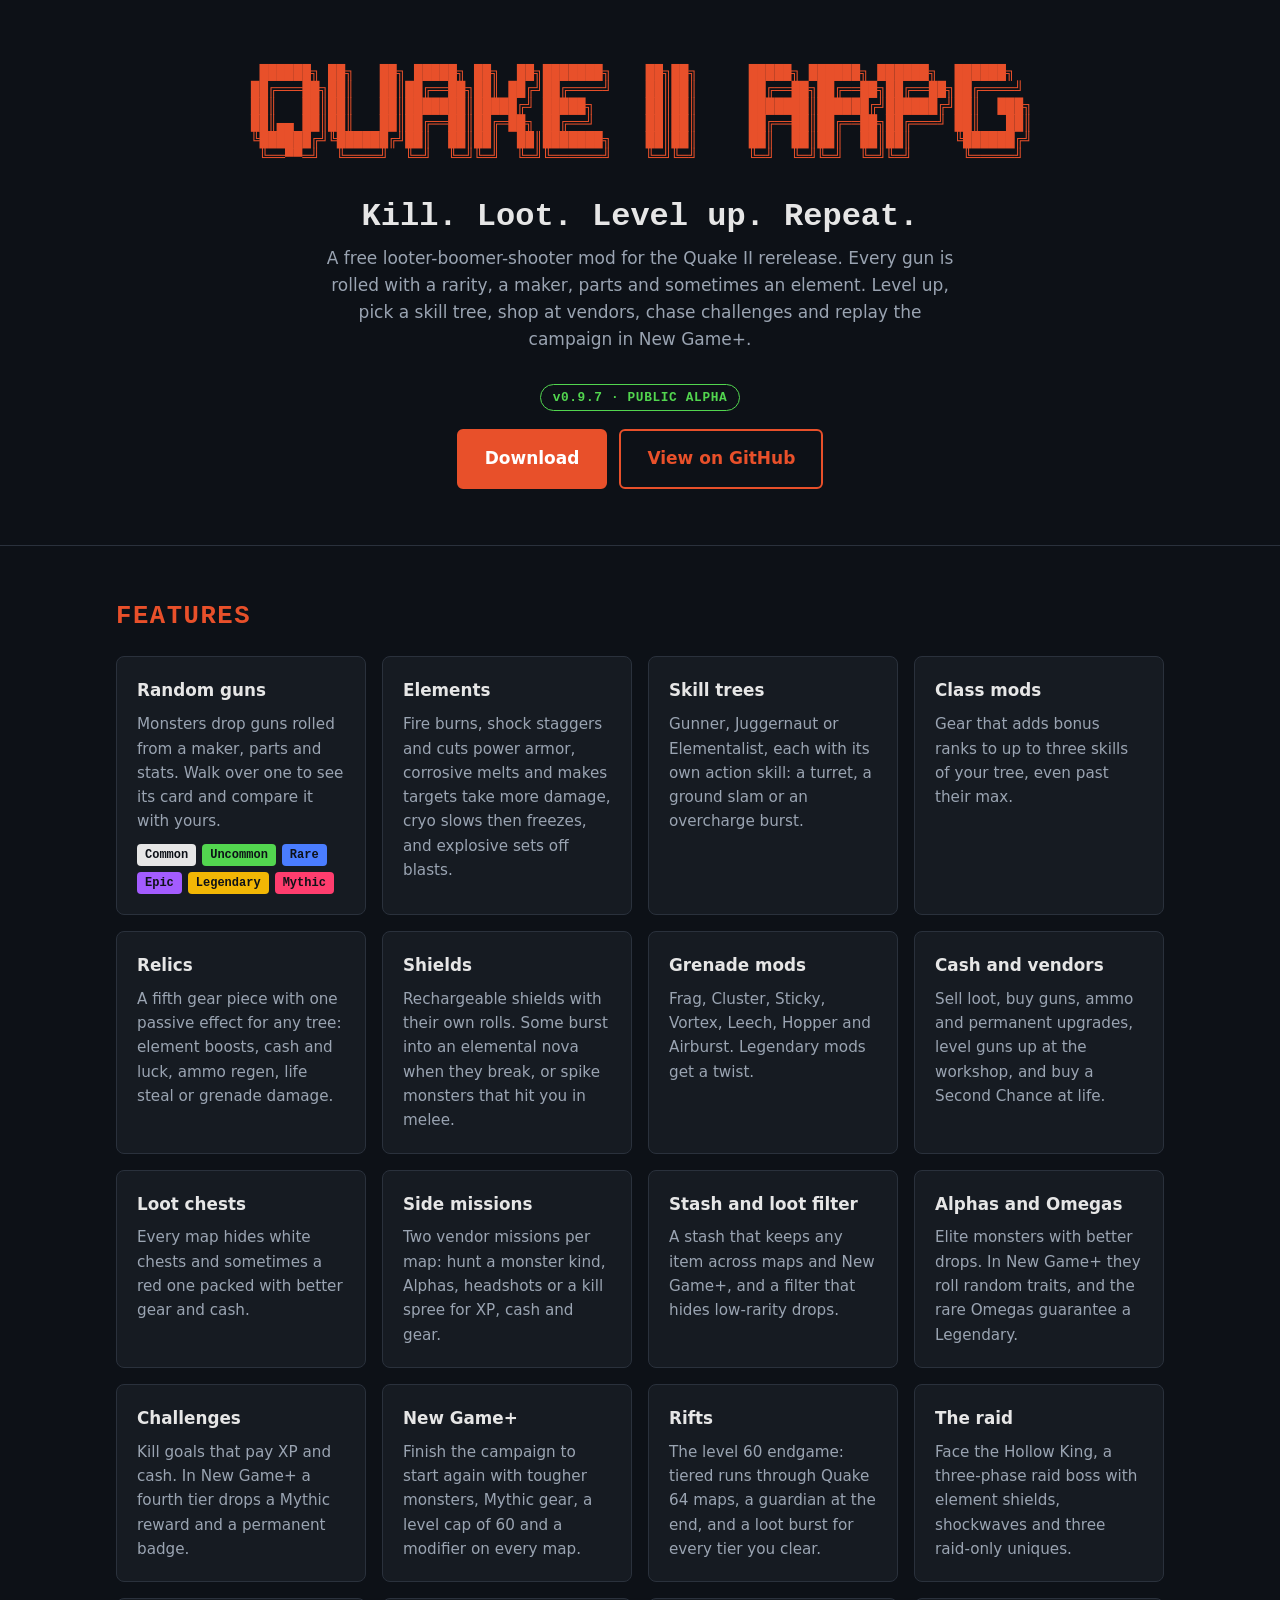
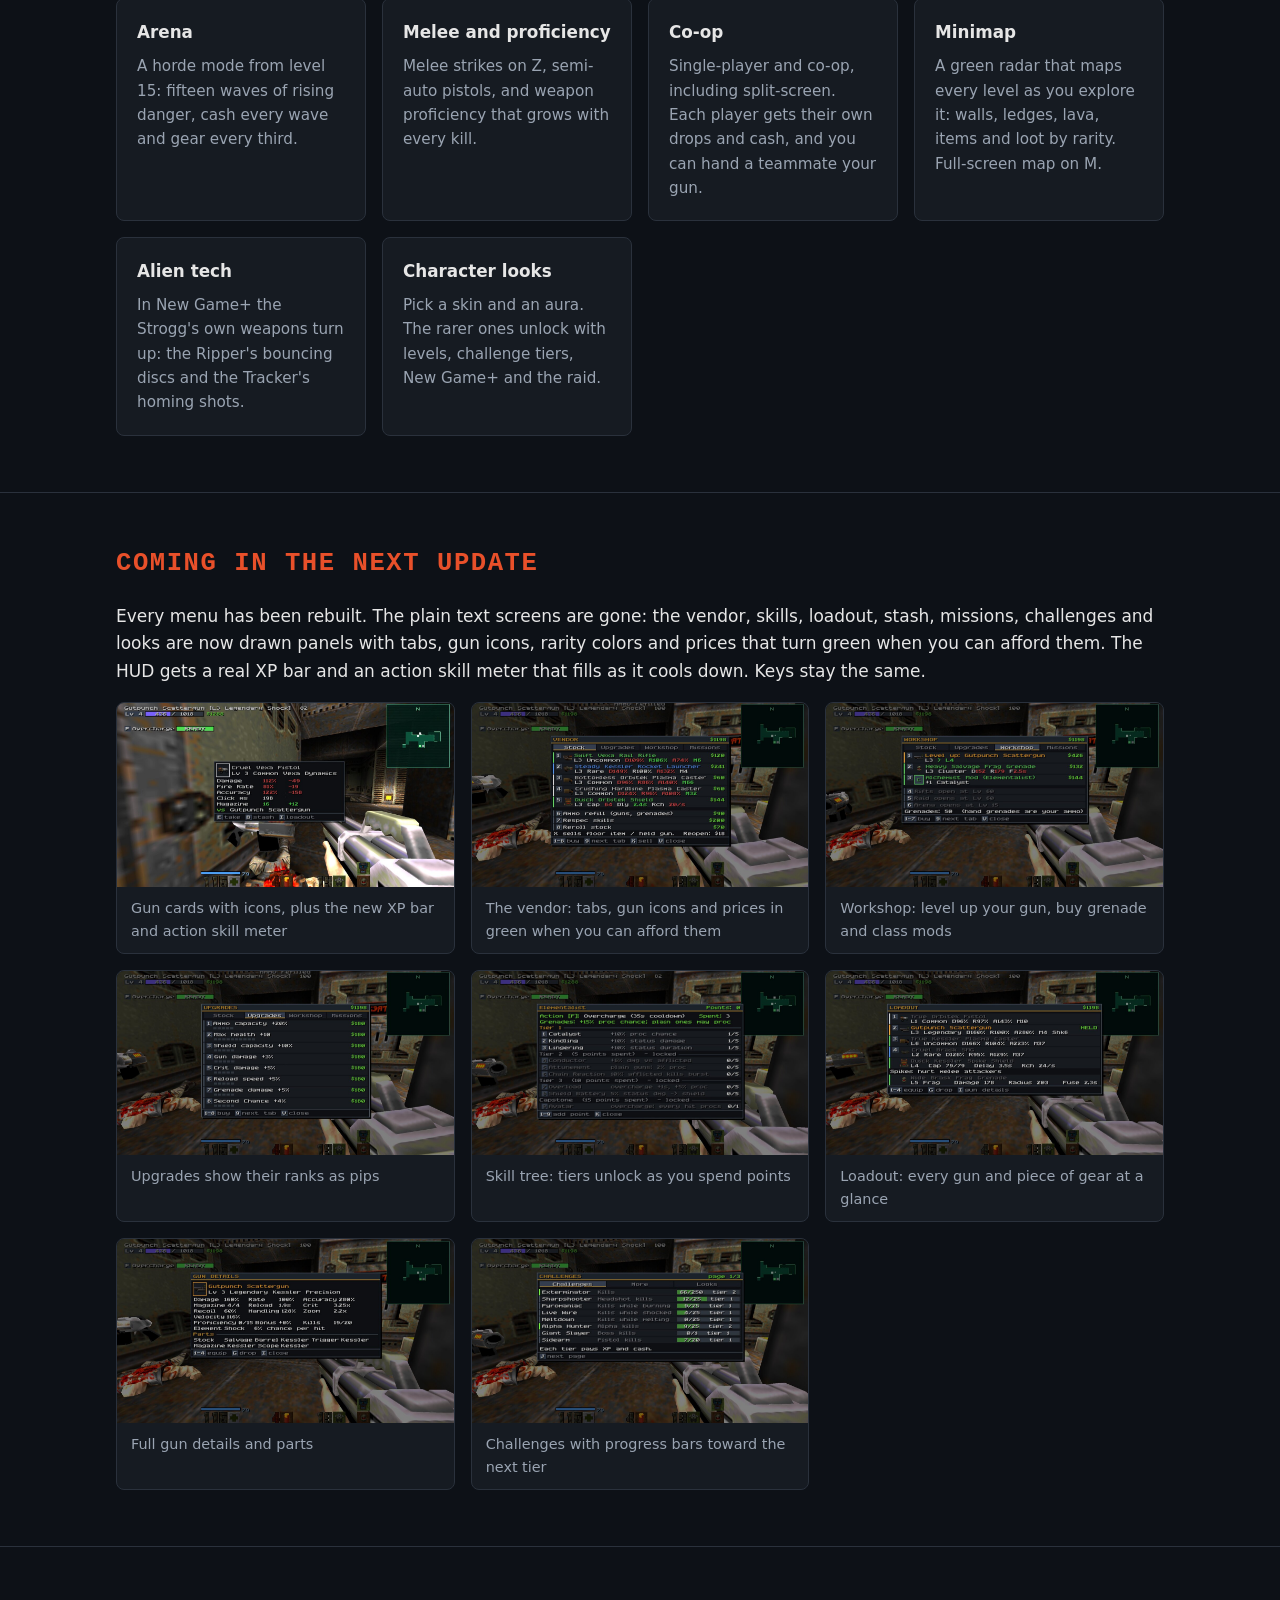
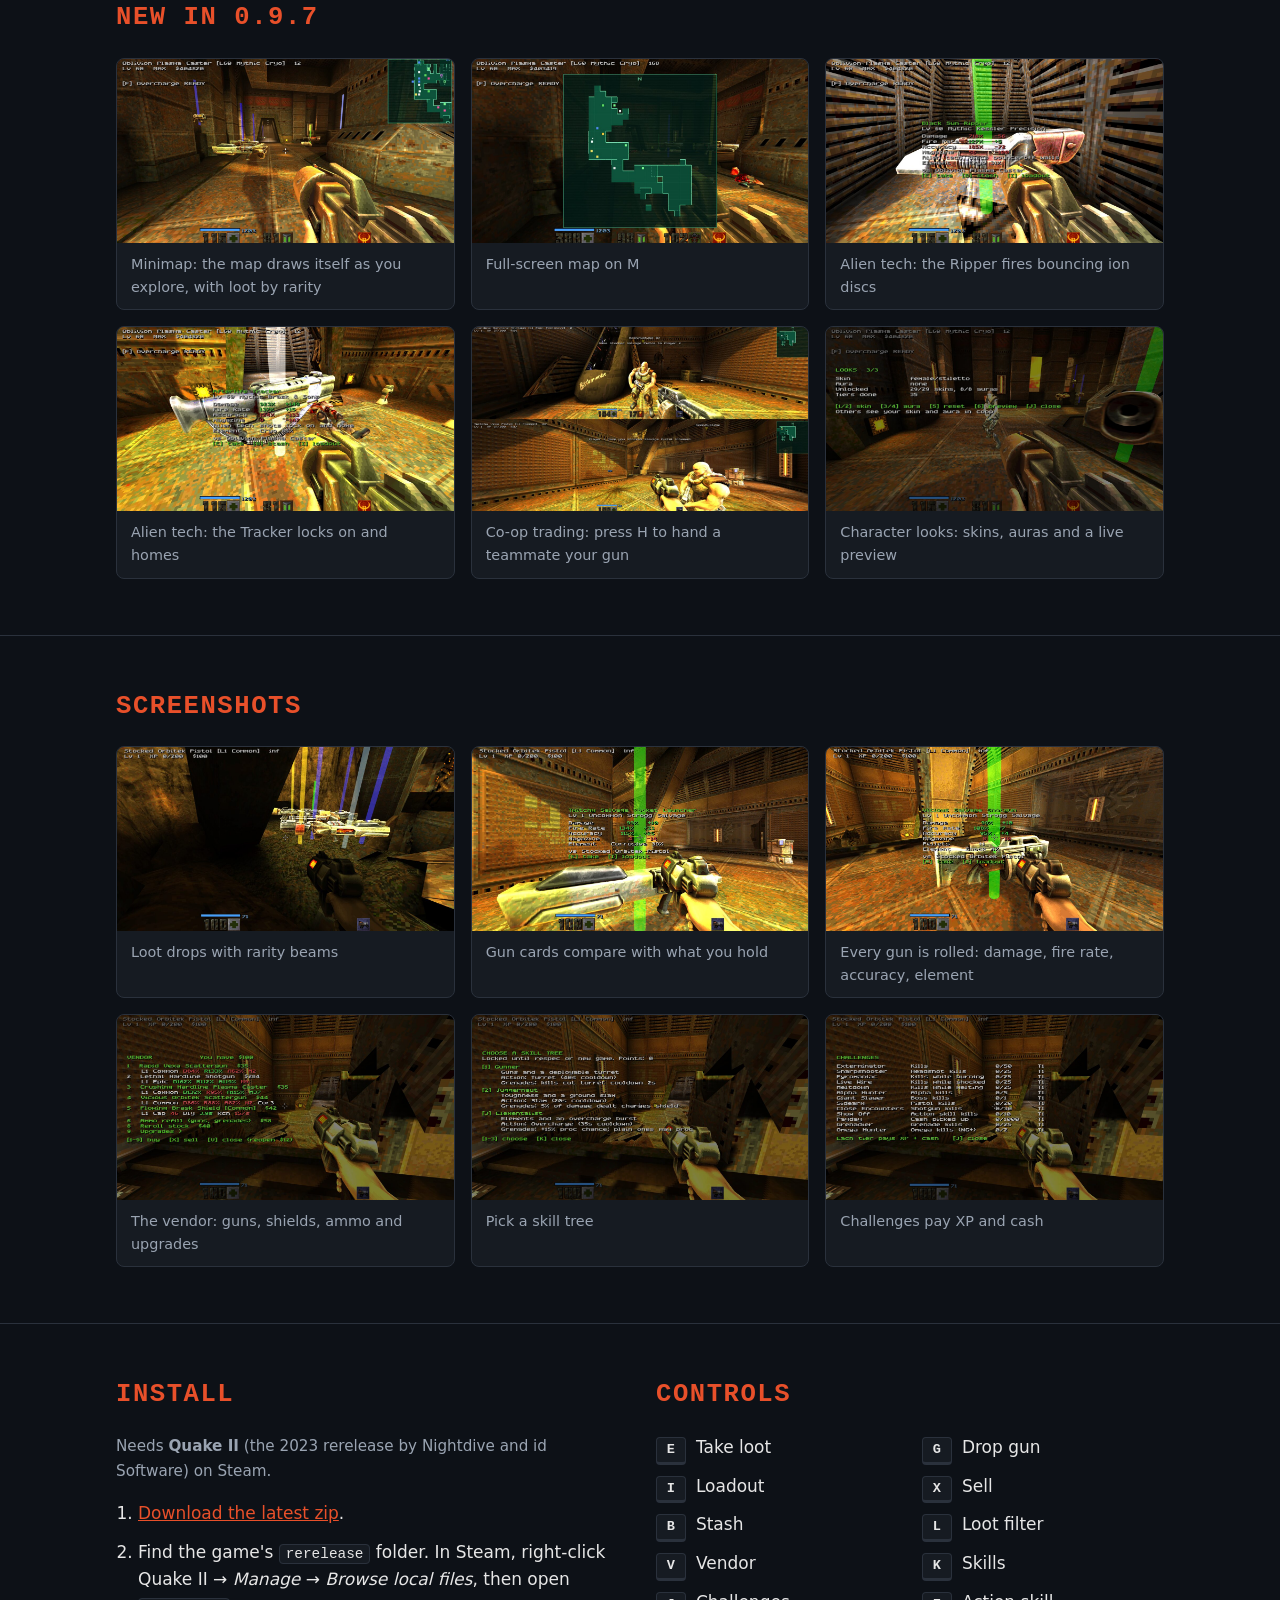
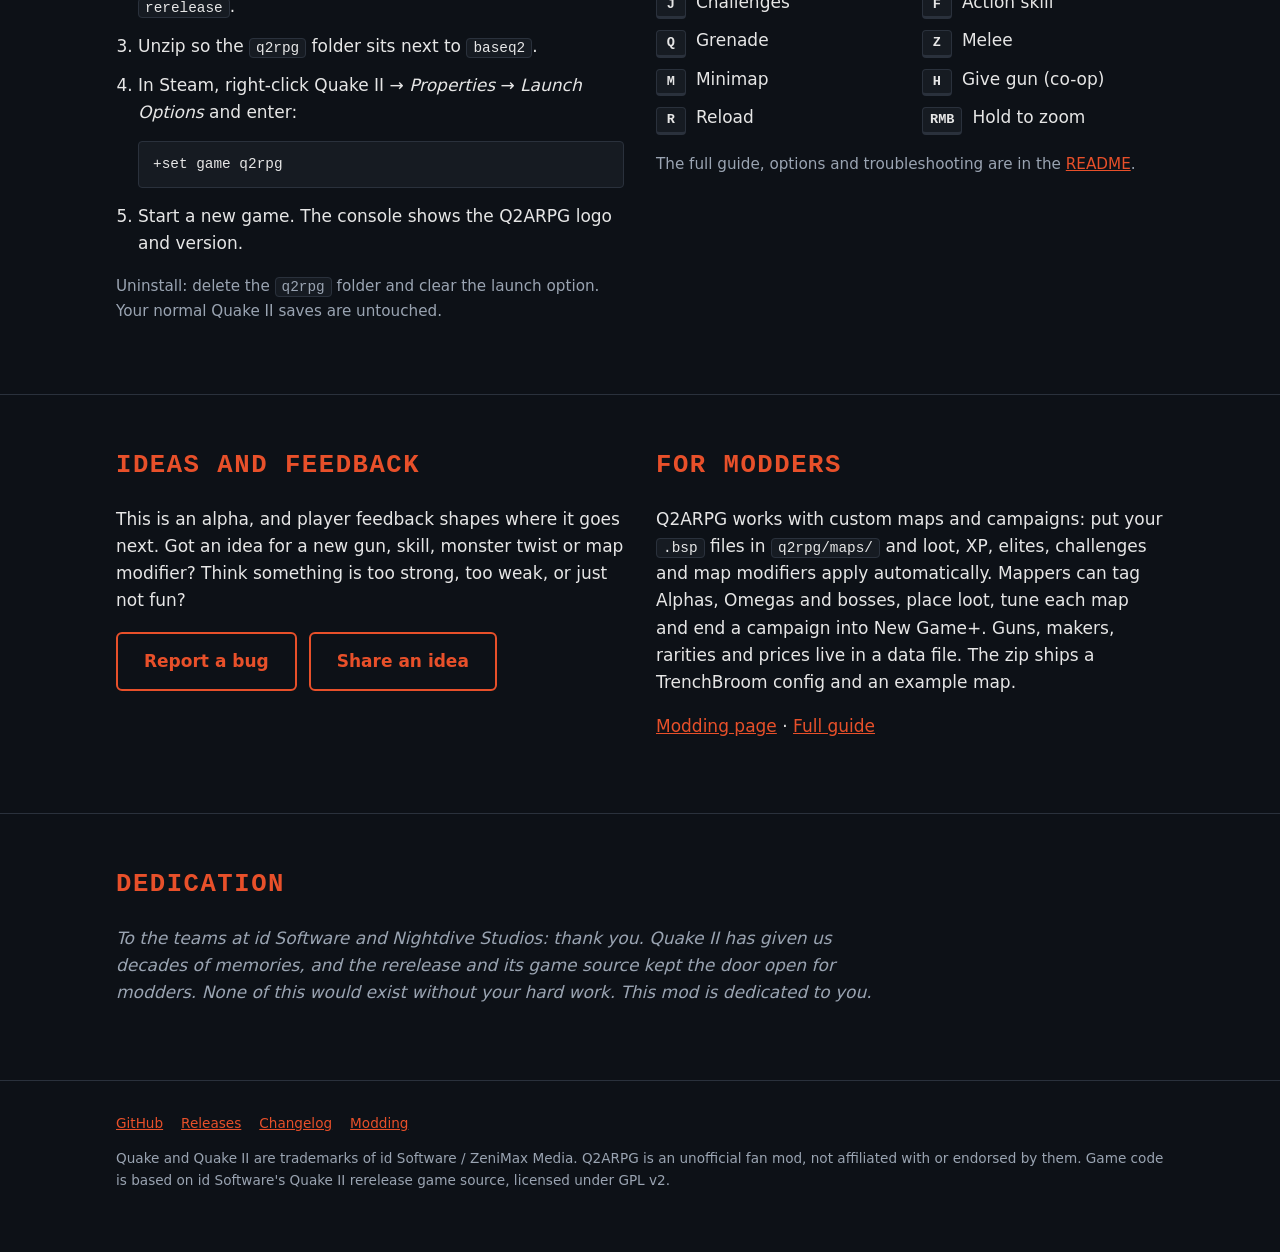
==== commit bbaaeb28: "Site: Coming in the next update gallery with the new drawn menus, icons and HUD" ====
--- a/index.html
+++ b/index.html
@@ -125,6 +125,23 @@
         <h3>Character looks</h3>
         <p>Pick a skin and an aura. The rarer ones unlock with levels, challenge tiers, New Game+ and the raid.</p>
       </div>
+    </div>
+  </div>
+</section>
+
+<section>
+  <div class="wrap">
+    <h2>Coming in the next update</h2>
+    <p>Every menu has been rebuilt. The plain text screens are gone: the vendor, skills, loadout, stash, missions, challenges and looks are now drawn panels with tabs, gun icons, rarity colors and prices that turn green when you can afford them. The HUD gets a real XP bar and an action skill meter that fills as it cools down. Keys stay the same.</p>
+    <div class="gallery">
+      <figure><a href="assets/next-gun-card.jpg"><img src="assets/next-gun-card.jpg" alt="Floor gun card with a pistol icon, stats compared to the held gun, and the new XP bar and action meter in the corner" loading="lazy" width="1280" height="720"></a><figcaption>Gun cards with icons, plus the new XP bar and action skill meter</figcaption></figure>
+      <figure><a href="assets/next-vendor.jpg"><img src="assets/next-vendor.jpg" alt="Vendor panel with tabs, gun icons, rarity-colored names and prices" loading="lazy" width="1280" height="720"></a><figcaption>The vendor: tabs, gun icons and prices in green when you can afford them</figcaption></figure>
+      <figure><a href="assets/next-workshop.jpg"><img src="assets/next-workshop.jpg" alt="Workshop tab: level up a gun, a grenade mod and a class mod for sale" loading="lazy" width="1280" height="720"></a><figcaption>Workshop: level up your gun, buy grenade and class mods</figcaption></figure>
+      <figure><a href="assets/next-upgrades.jpg"><img src="assets/next-upgrades.jpg" alt="Upgrades tab with rank pips for each permanent upgrade" loading="lazy" width="1280" height="720"></a><figcaption>Upgrades show their ranks as pips</figcaption></figure>
+      <figure><a href="assets/next-skills.jpg"><img src="assets/next-skills.jpg" alt="Elementalist skill tree with tier headers, effects and ranks" loading="lazy" width="1280" height="720"></a><figcaption>Skill tree: tiers unlock as you spend points</figcaption></figure>
+      <figure><a href="assets/next-loadout.jpg"><img src="assets/next-loadout.jpg" alt="Loadout panel listing four guns with icons, a shield and a grenade mod" loading="lazy" width="1280" height="720"></a><figcaption>Loadout: every gun and piece of gear at a glance</figcaption></figure>
+      <figure><a href="assets/next-gun-details.jpg"><img src="assets/next-gun-details.jpg" alt="Gun details panel with all stats, proficiency and parts" loading="lazy" width="1280" height="720"></a><figcaption>Full gun details and parts</figcaption></figure>
+      <figure><a href="assets/next-challenges.jpg"><img src="assets/next-challenges.jpg" alt="Challenges panel with a progress bar for each challenge" loading="lazy" width="1280" height="720"></a><figcaption>Challenges with progress bars toward the next tier</figcaption></figure>
     </div>
   </div>
 </section>
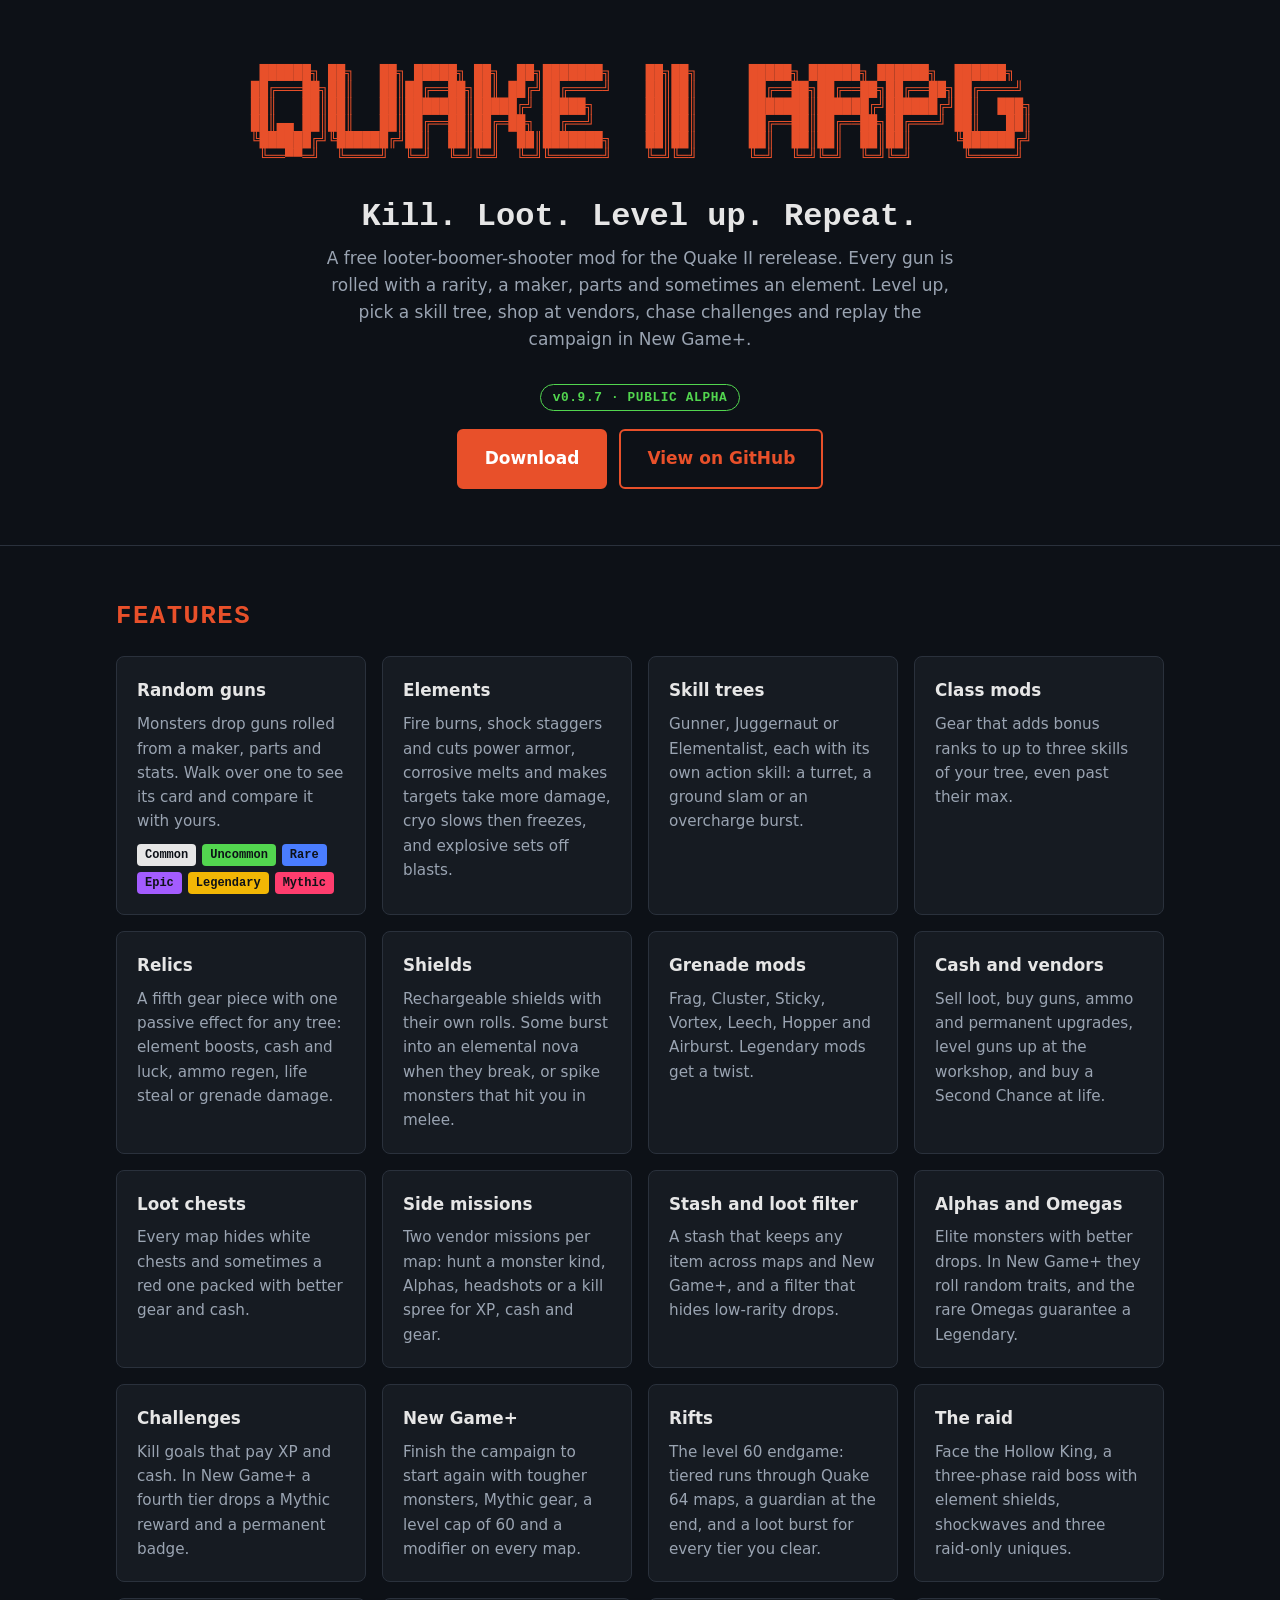
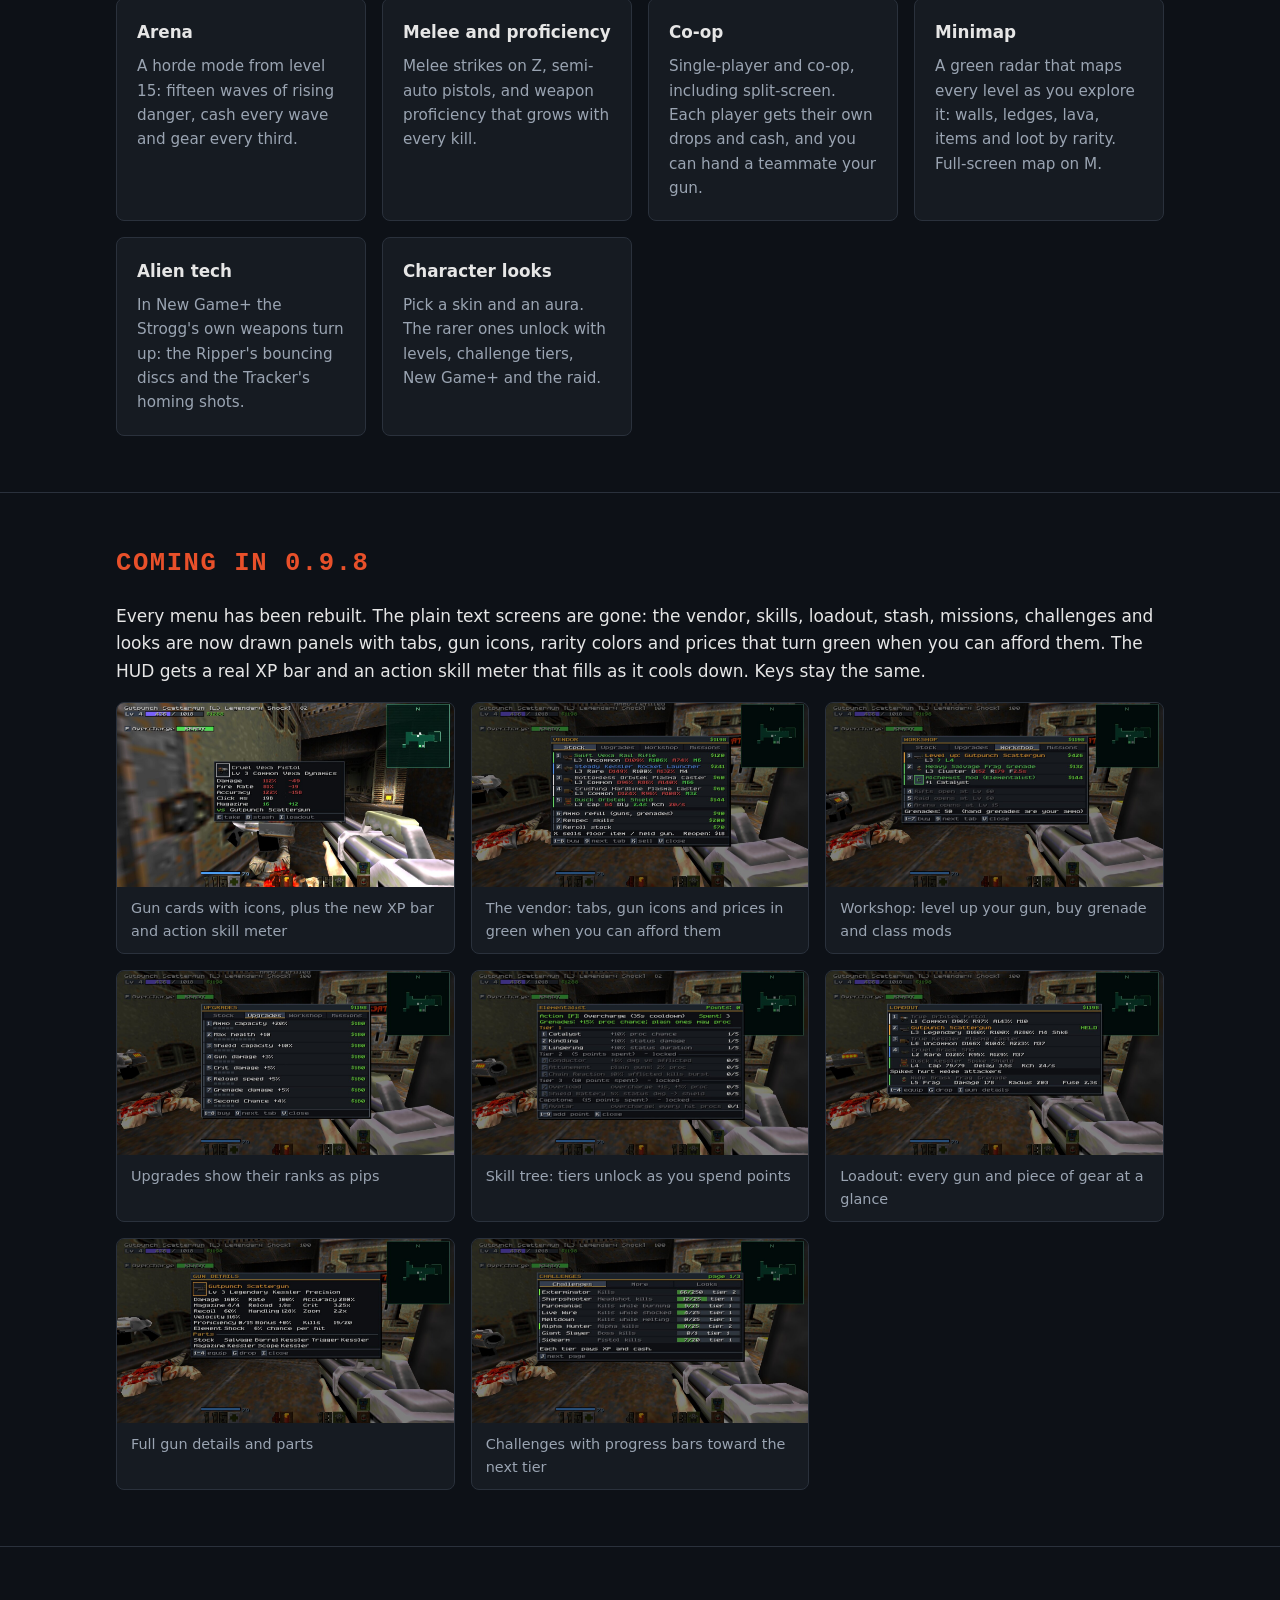
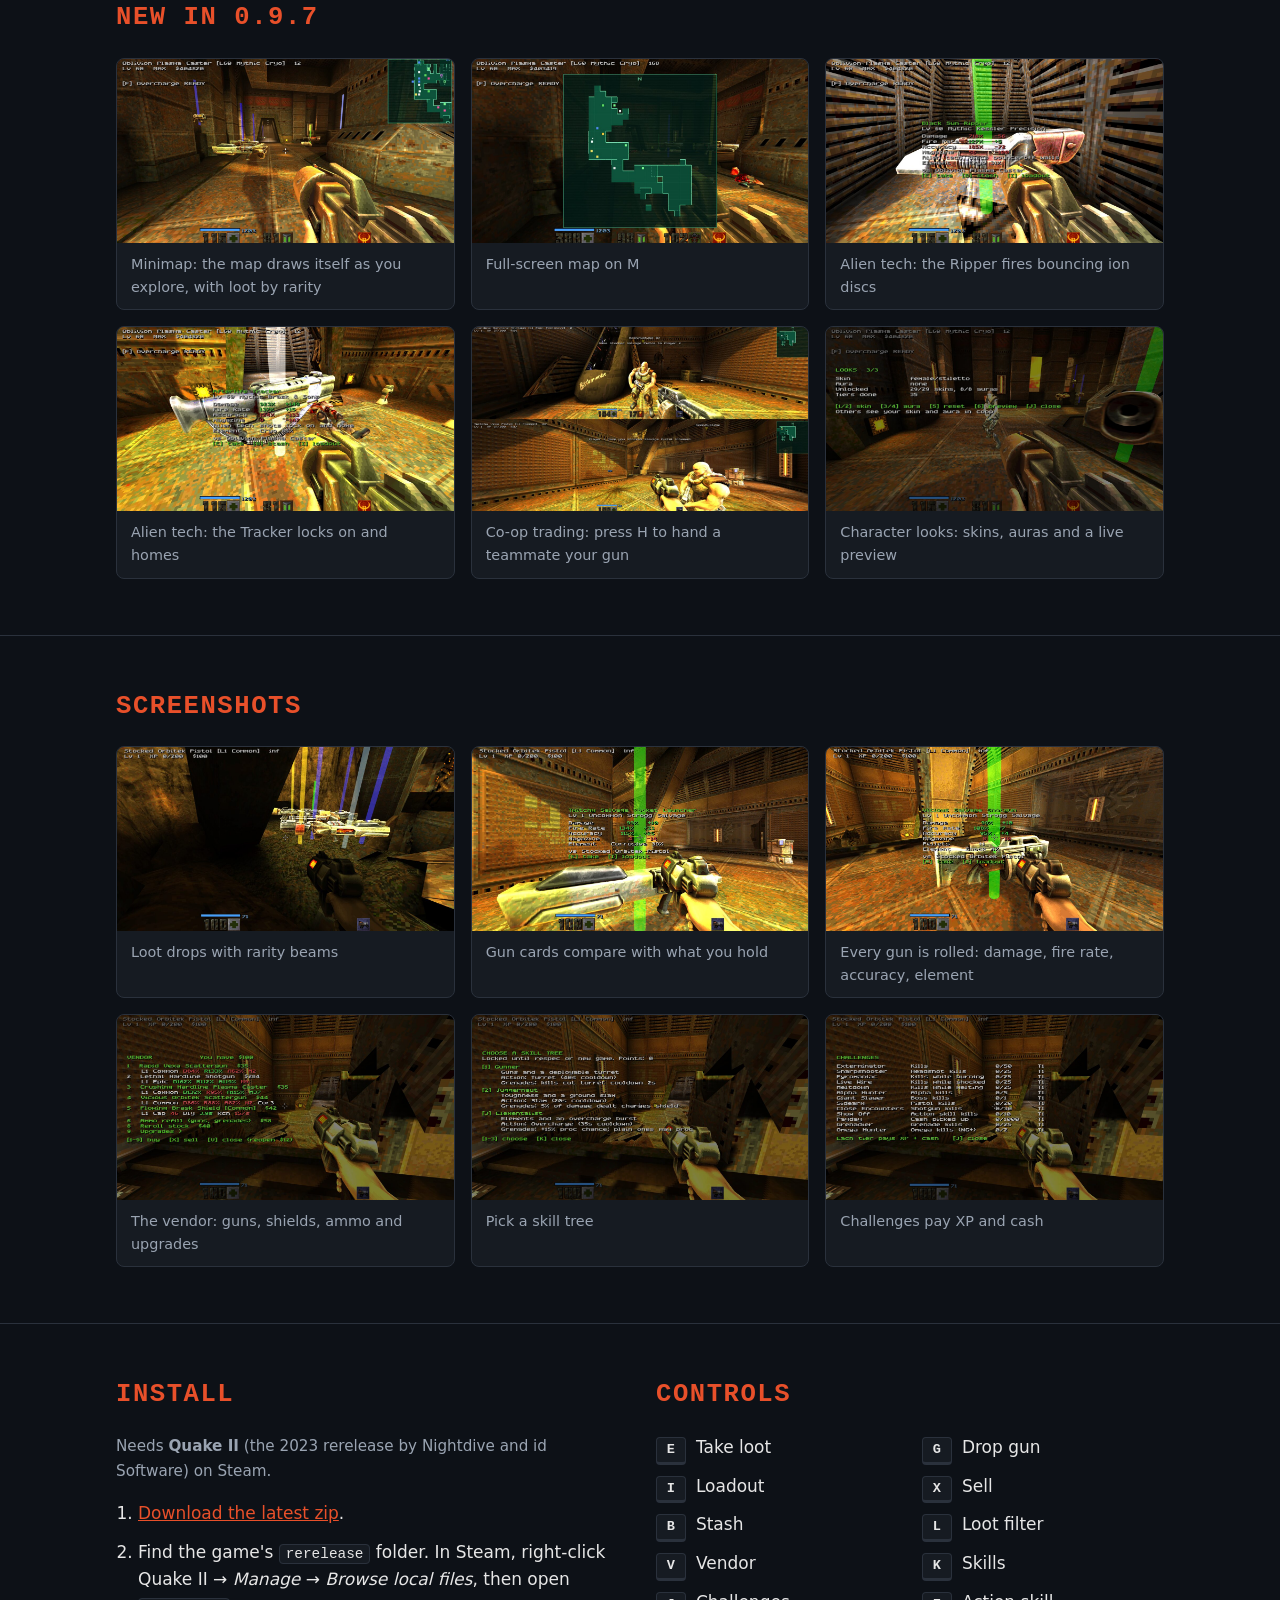
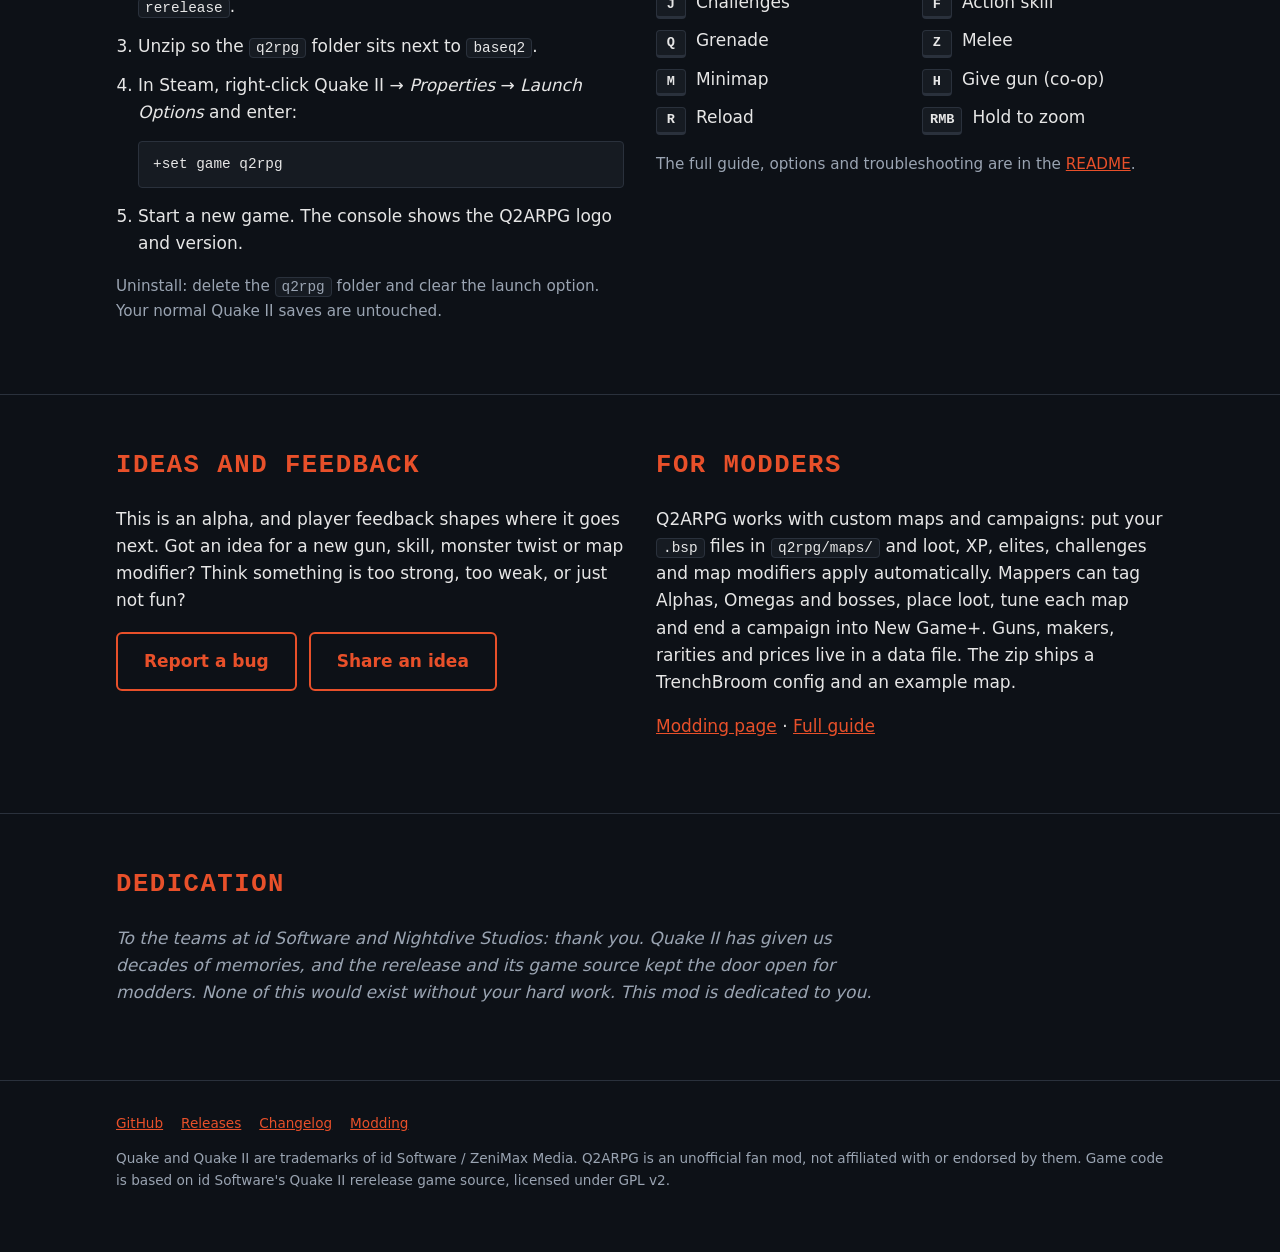
==== commit 0758176b: "Site: label the new menus gallery for 0.9.8" ====
--- a/index.html
+++ b/index.html
@@ -131,7 +131,7 @@
 
 <section>
   <div class="wrap">
-    <h2>Coming in the next update</h2>
+    <h2>Coming in 0.9.8</h2>
     <p>Every menu has been rebuilt. The plain text screens are gone: the vendor, skills, loadout, stash, missions, challenges and looks are now drawn panels with tabs, gun icons, rarity colors and prices that turn green when you can afford them. The HUD gets a real XP bar and an action skill meter that fills as it cools down. Keys stay the same.</p>
     <div class="gallery">
       <figure><a href="assets/next-gun-card.jpg"><img src="assets/next-gun-card.jpg" alt="Floor gun card with a pistol icon, stats compared to the held gun, and the new XP bar and action meter in the corner" loading="lazy" width="1280" height="720"></a><figcaption>Gun cards with icons, plus the new XP bar and action skill meter</figcaption></figure>
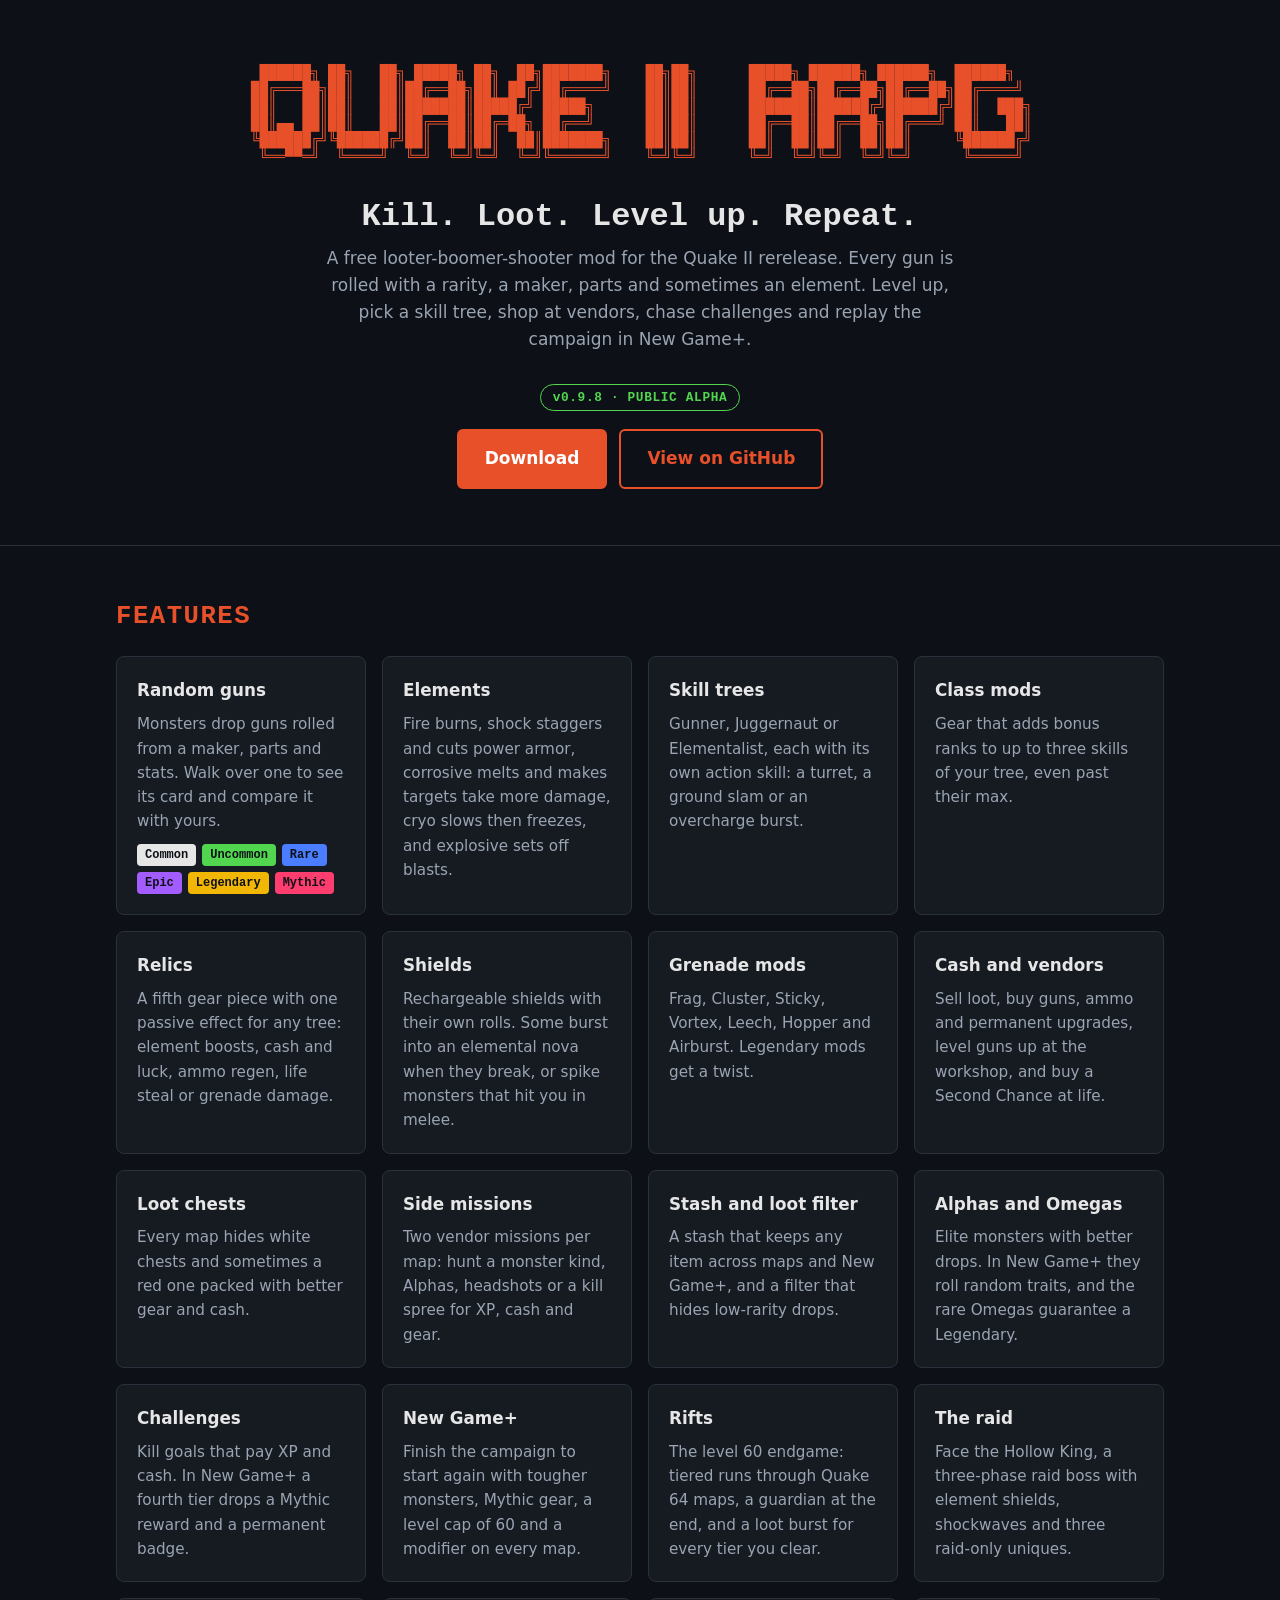
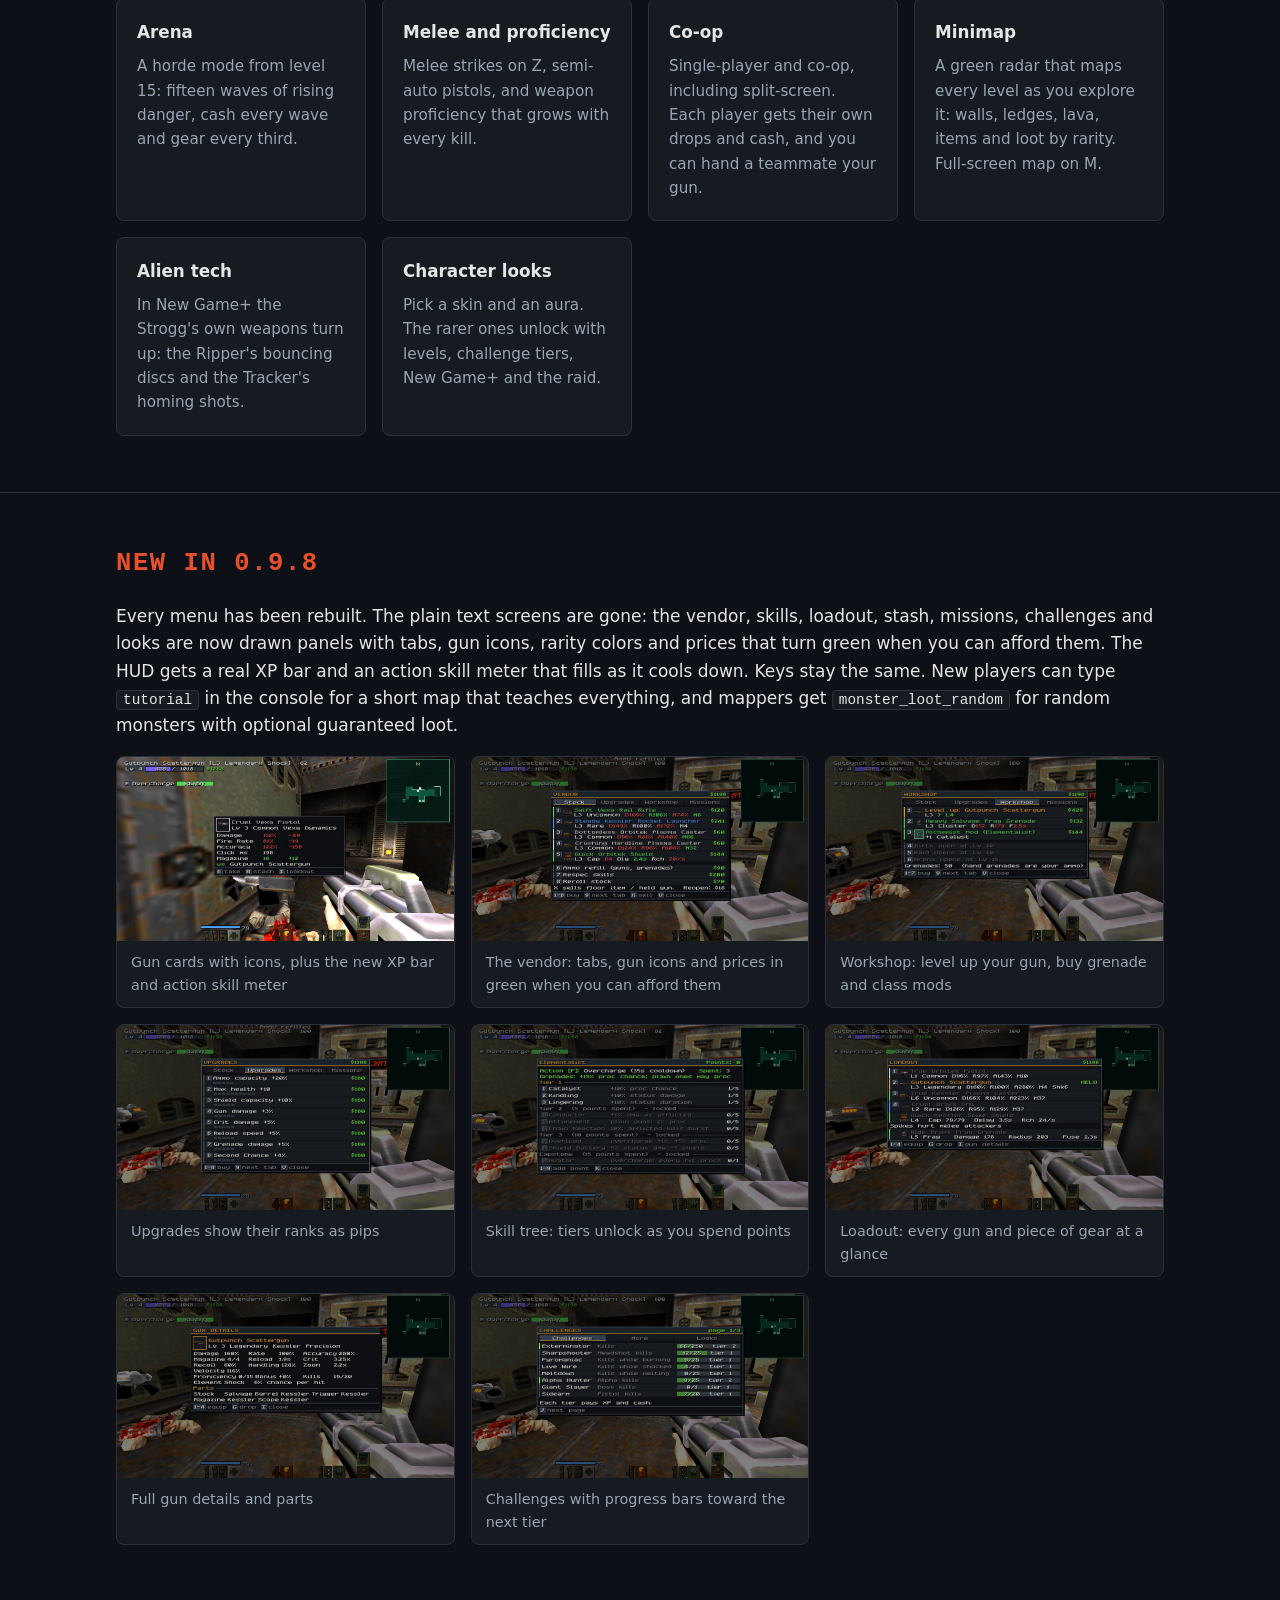
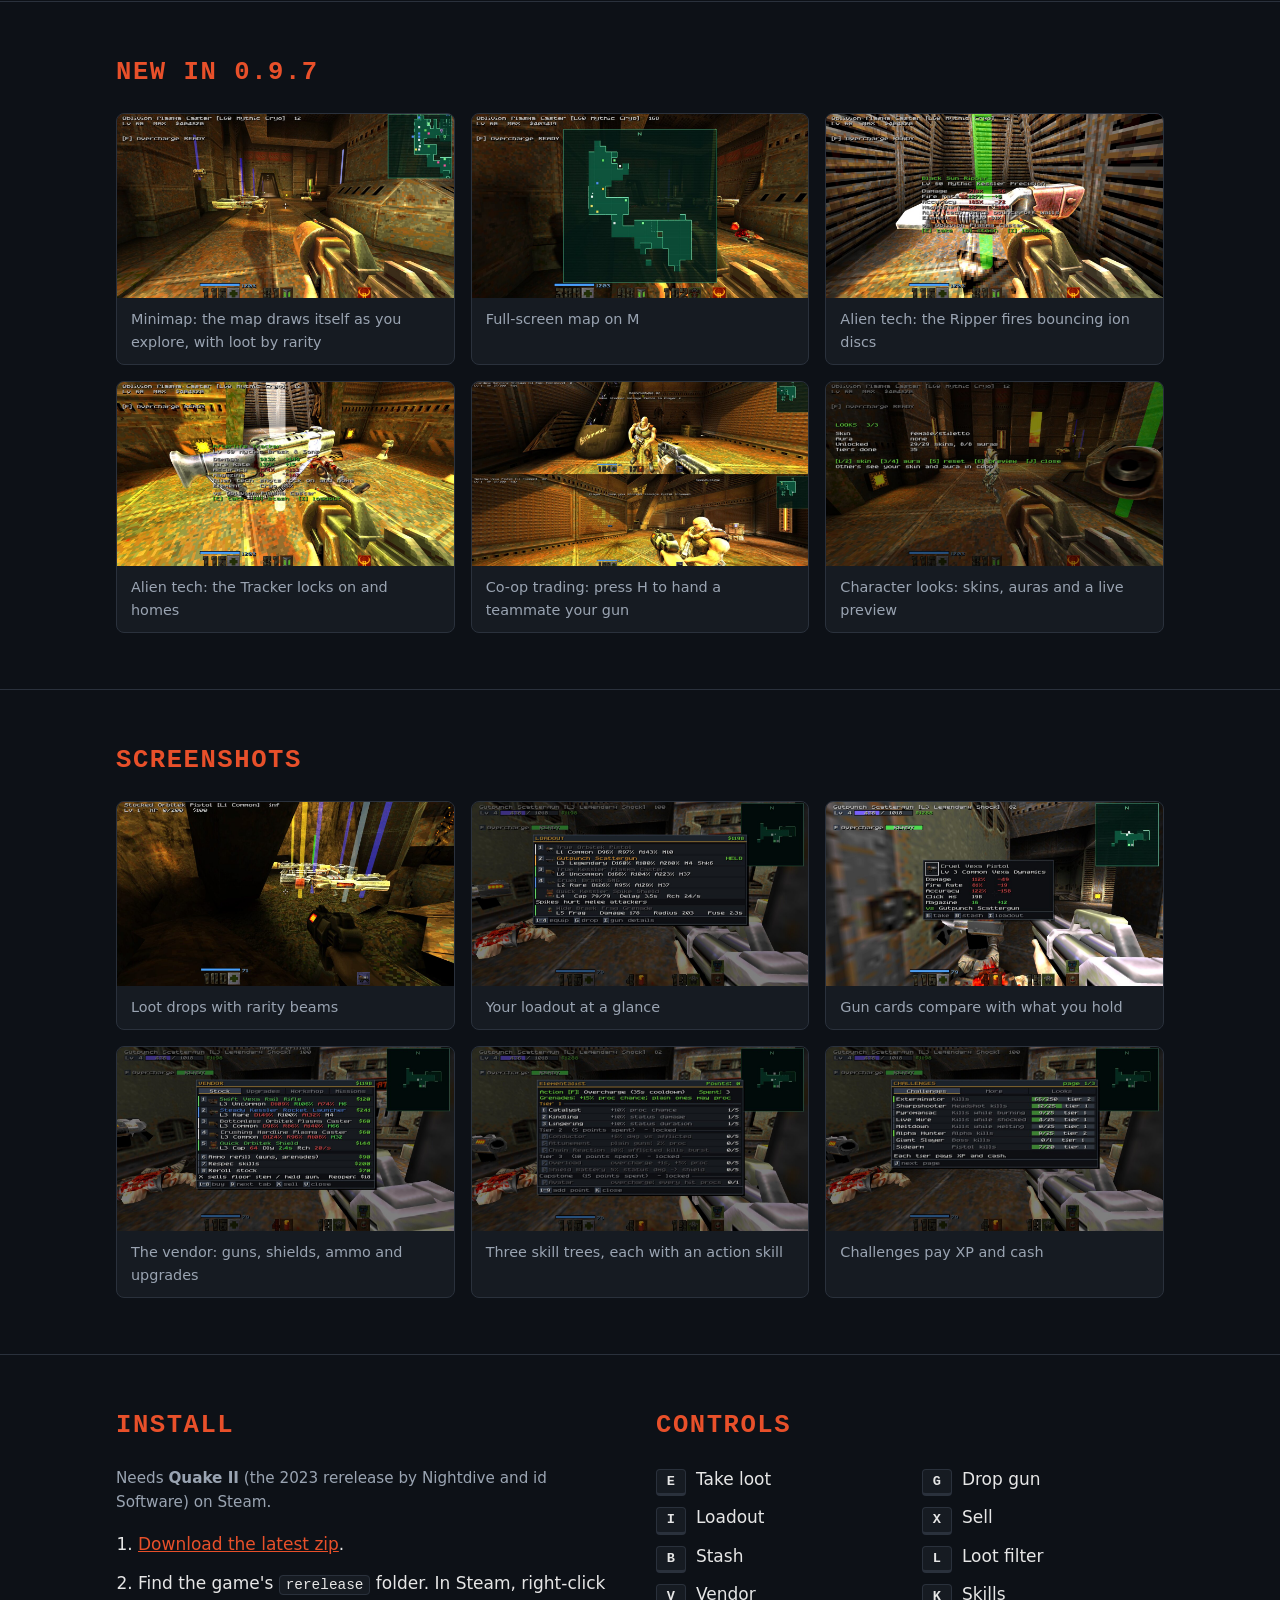
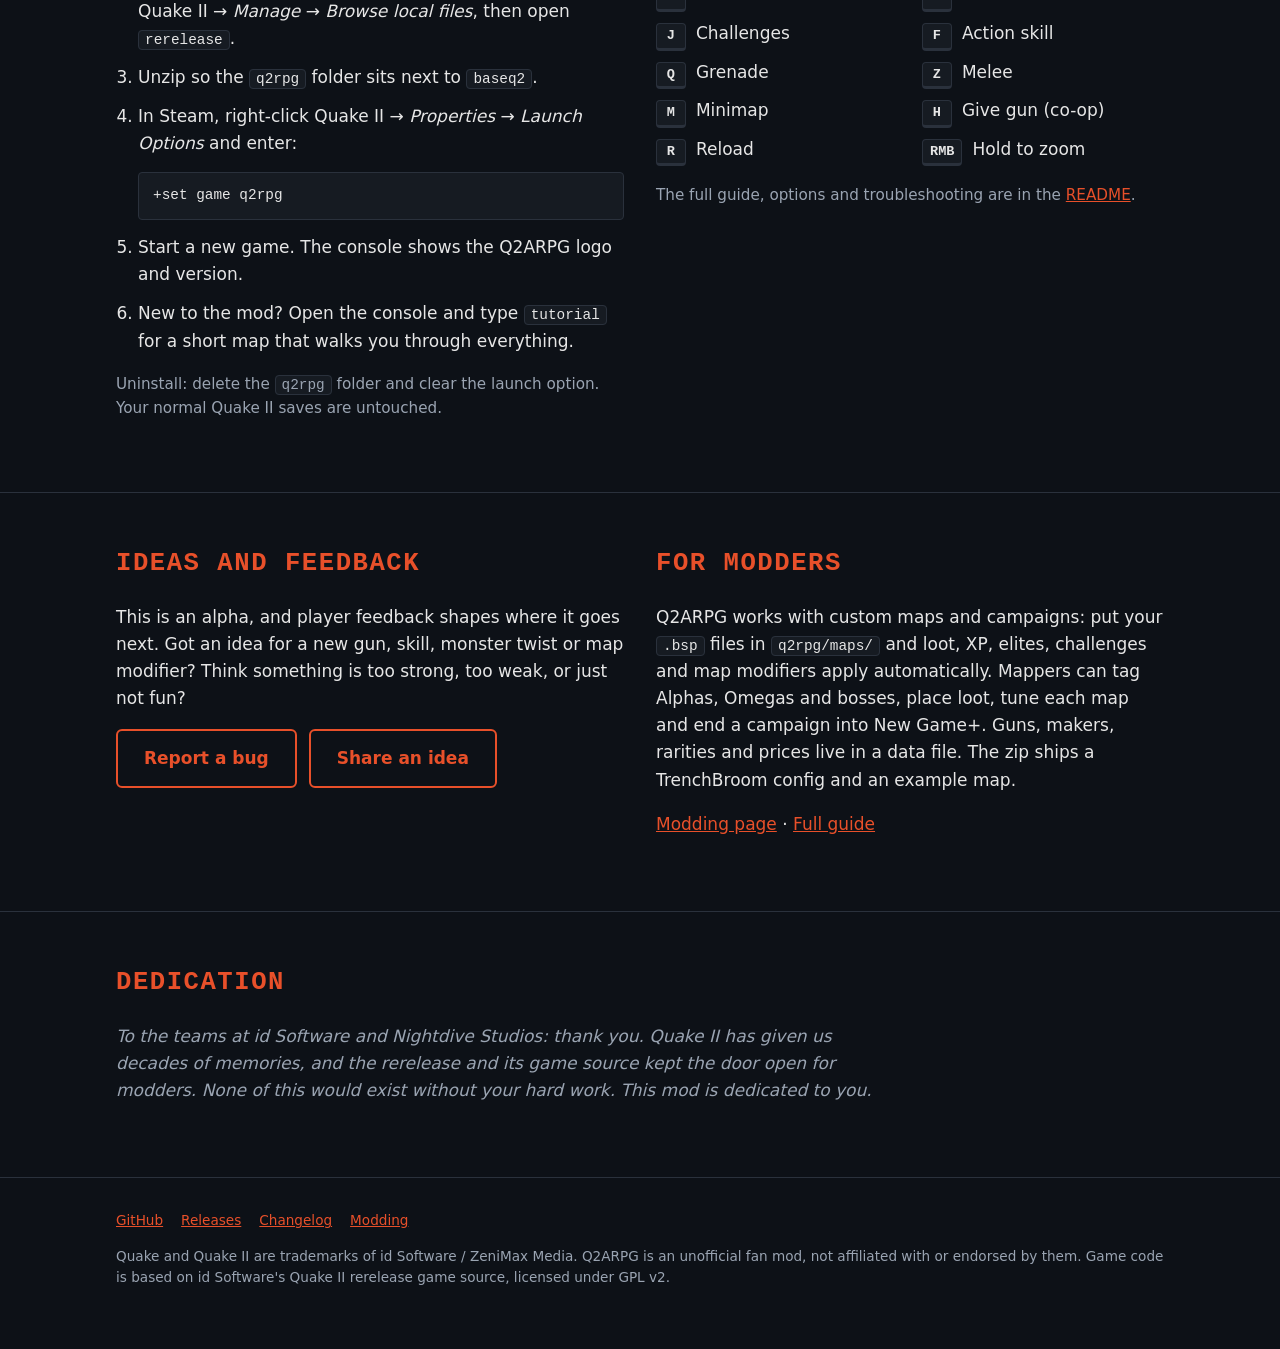
==== commit 22b45558: "Site: v0.9.8 badge, New in 0.9.8, tutorial in install steps, gallery shows the new menus" ====
--- a/index.html
+++ b/index.html
@@ -18,7 +18,7 @@
   <img class="logo" src="assets/logo.png" alt="Quake II ARPG" width="1605" height="247">
   <p class="tagline">Kill. Loot. Level up. Repeat.</p>
   <p class="sub">A free looter-boomer-shooter mod for the Quake II rerelease. Every gun is rolled with a rarity, a maker, parts and sometimes an element. Level up, pick a skill tree, shop at vendors, chase challenges and replay the campaign in New Game+.</p>
-  <div class="badge">v0.9.7 · PUBLIC ALPHA</div>
+  <div class="badge">v0.9.8 · PUBLIC ALPHA</div>
   <div class="buttons">
     <a class="btn primary" href="https://github.com/Rizilla-OG/q2arpg/releases/latest">Download</a>
     <a class="btn ghost" href="https://github.com/Rizilla-OG/q2arpg">View on GitHub</a>
@@ -131,8 +131,8 @@
 
 <section>
   <div class="wrap">
-    <h2>Coming in 0.9.8</h2>
-    <p>Every menu has been rebuilt. The plain text screens are gone: the vendor, skills, loadout, stash, missions, challenges and looks are now drawn panels with tabs, gun icons, rarity colors and prices that turn green when you can afford them. The HUD gets a real XP bar and an action skill meter that fills as it cools down. Keys stay the same.</p>
+    <h2>New in 0.9.8</h2>
+    <p>Every menu has been rebuilt. The plain text screens are gone: the vendor, skills, loadout, stash, missions, challenges and looks are now drawn panels with tabs, gun icons, rarity colors and prices that turn green when you can afford them. The HUD gets a real XP bar and an action skill meter that fills as it cools down. Keys stay the same. New players can type <code>tutorial</code> in the console for a short map that teaches everything, and mappers get <code>monster_loot_random</code> for random monsters with optional guaranteed loot.</p>
     <div class="gallery">
       <figure><a href="assets/next-gun-card.jpg"><img src="assets/next-gun-card.jpg" alt="Floor gun card with a pistol icon, stats compared to the held gun, and the new XP bar and action meter in the corner" loading="lazy" width="1280" height="720"></a><figcaption>Gun cards with icons, plus the new XP bar and action skill meter</figcaption></figure>
       <figure><a href="assets/next-vendor.jpg"><img src="assets/next-vendor.jpg" alt="Vendor panel with tabs, gun icons, rarity-colored names and prices" loading="lazy" width="1280" height="720"></a><figcaption>The vendor: tabs, gun icons and prices in green when you can afford them</figcaption></figure>
@@ -165,11 +165,11 @@
     <h2>Screenshots</h2>
     <div class="gallery">
       <figure><a href="assets/loot-pile.jpg"><img src="assets/loot-pile.jpg" alt="A pile of dropped guns with colored rarity beams" loading="lazy" width="1280" height="702"></a><figcaption>Loot drops with rarity beams</figcaption></figure>
-      <figure><a href="assets/rocket-card.jpg"><img src="assets/rocket-card.jpg" alt="Gun card for a corrosive rocket launcher compared with the held pistol" loading="lazy" width="1280" height="702"></a><figcaption>Gun cards compare with what you hold</figcaption></figure>
-      <figure><a href="assets/gun-card.jpg"><img src="assets/gun-card.jpg" alt="Gun card for a shock shotgun" loading="lazy" width="1280" height="702"></a><figcaption>Every gun is rolled: damage, fire rate, accuracy, element</figcaption></figure>
-      <figure><a href="assets/vendor.jpg"><img src="assets/vendor.jpg" alt="Vendor screen with guns, a shield, ammo and upgrades for sale" loading="lazy" width="1280" height="703"></a><figcaption>The vendor: guns, shields, ammo and upgrades</figcaption></figure>
-      <figure><a href="assets/skills.jpg"><img src="assets/skills.jpg" alt="Skill tree choice: Gunner, Juggernaut, Elementalist" loading="lazy" width="1280" height="703"></a><figcaption>Pick a skill tree</figcaption></figure>
-      <figure><a href="assets/challenges.jpg"><img src="assets/challenges.jpg" alt="Challenges screen listing kill goals" loading="lazy" width="1280" height="696"></a><figcaption>Challenges pay XP and cash</figcaption></figure>
+      <figure><a href="assets/next-loadout.jpg"><img src="assets/next-loadout.jpg" alt="Loadout panel listing guns with icons, a shield and a grenade mod" loading="lazy" width="1280" height="720"></a><figcaption>Your loadout at a glance</figcaption></figure>
+      <figure><a href="assets/next-gun-card.jpg"><img src="assets/next-gun-card.jpg" alt="Floor gun card with its icon and stats compared to the held gun" loading="lazy" width="1280" height="720"></a><figcaption>Gun cards compare with what you hold</figcaption></figure>
+      <figure><a href="assets/next-vendor.jpg"><img src="assets/next-vendor.jpg" alt="Vendor panel with tabs, gun icons and prices" loading="lazy" width="1280" height="720"></a><figcaption>The vendor: guns, shields, ammo and upgrades</figcaption></figure>
+      <figure><a href="assets/next-skills.jpg"><img src="assets/next-skills.jpg" alt="Elementalist skill tree with tiers, effects and ranks" loading="lazy" width="1280" height="720"></a><figcaption>Three skill trees, each with an action skill</figcaption></figure>
+      <figure><a href="assets/next-challenges.jpg"><img src="assets/next-challenges.jpg" alt="Challenges panel with progress bars" loading="lazy" width="1280" height="720"></a><figcaption>Challenges pay XP and cash</figcaption></figure>
     </div>
   </div>
 </section>
@@ -186,6 +186,7 @@
         <li>In Steam, right-click Quake II → <em>Properties</em> → <em>Launch Options</em> and enter:
           <pre><code>+set game q2rpg</code></pre></li>
         <li>Start a new game. The console shows the Q2ARPG logo and version.</li>
+        <li>New to the mod? Open the console and type <code>tutorial</code> for a short map that walks you through everything.</li>
       </ol>
       <p class="note">Uninstall: delete the <code>q2rpg</code> folder and clear the launch option. Your normal Quake II saves are untouched.</p>
     </div>
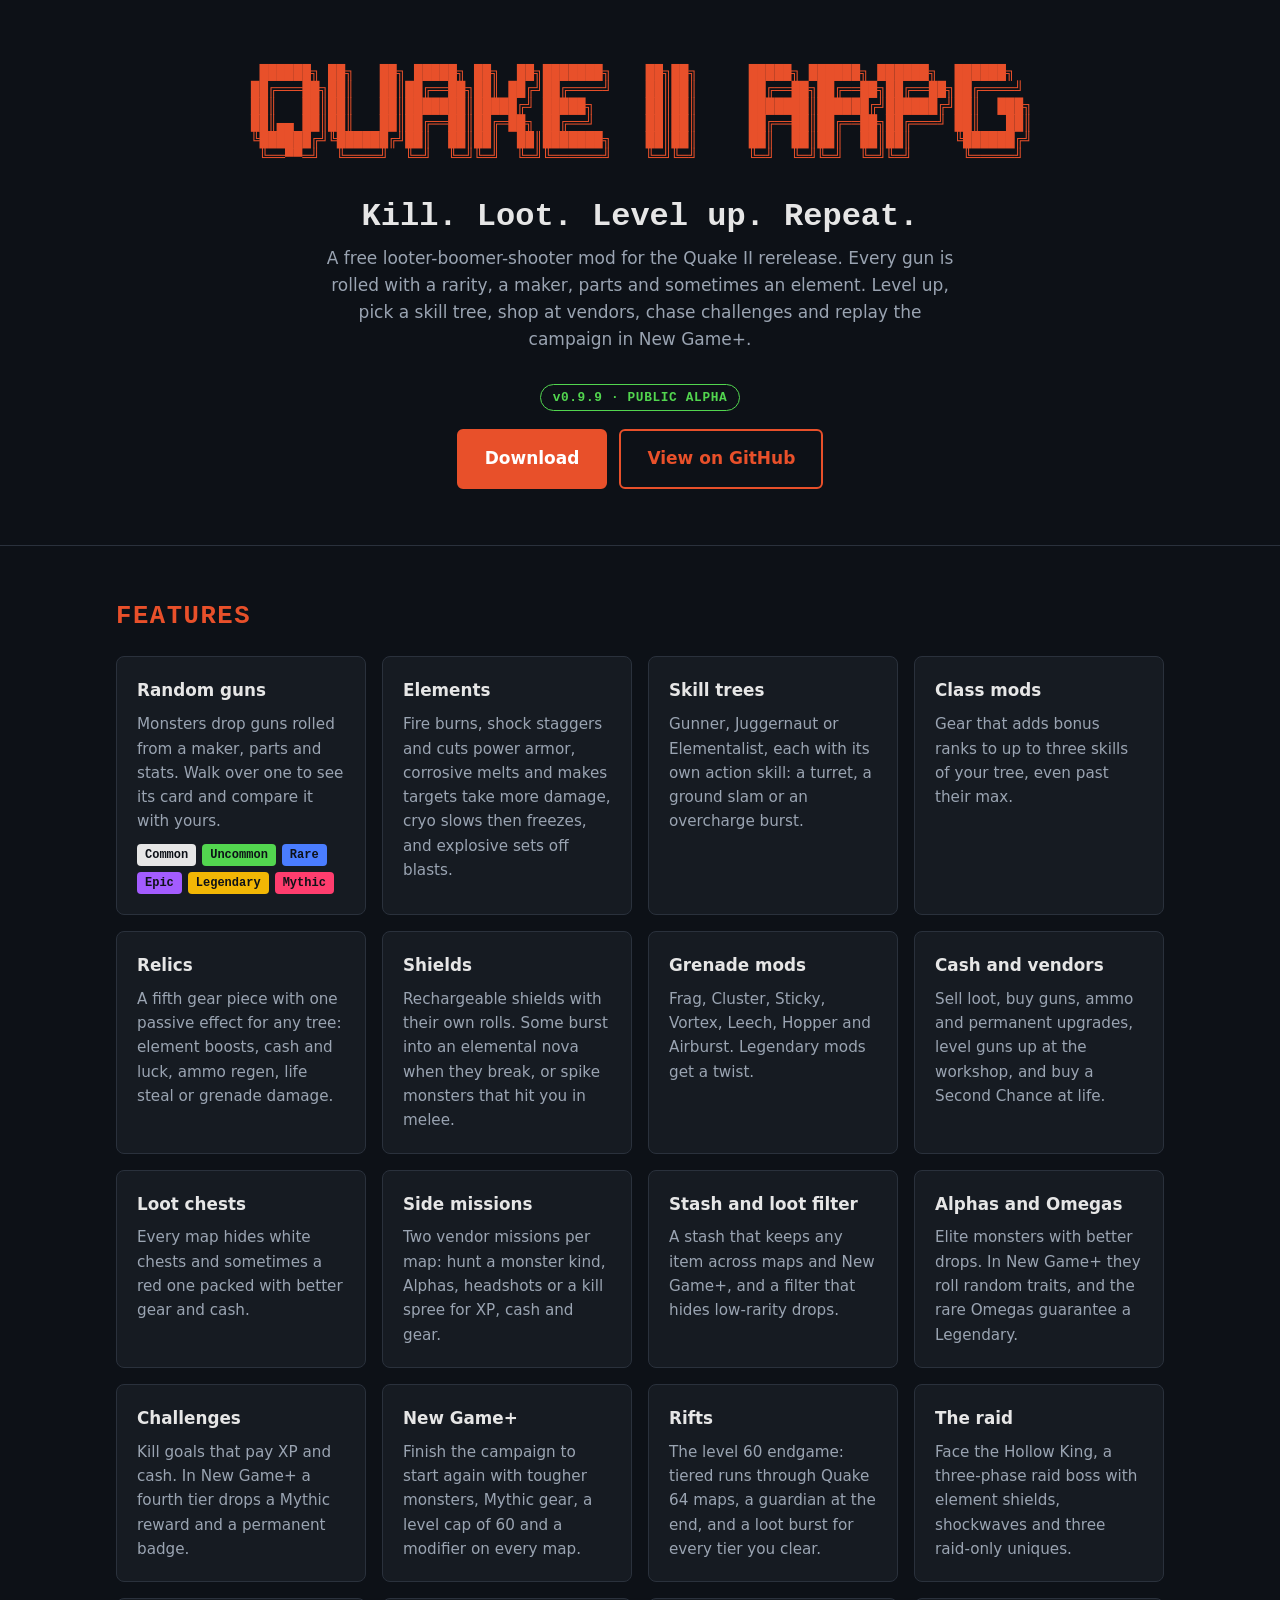
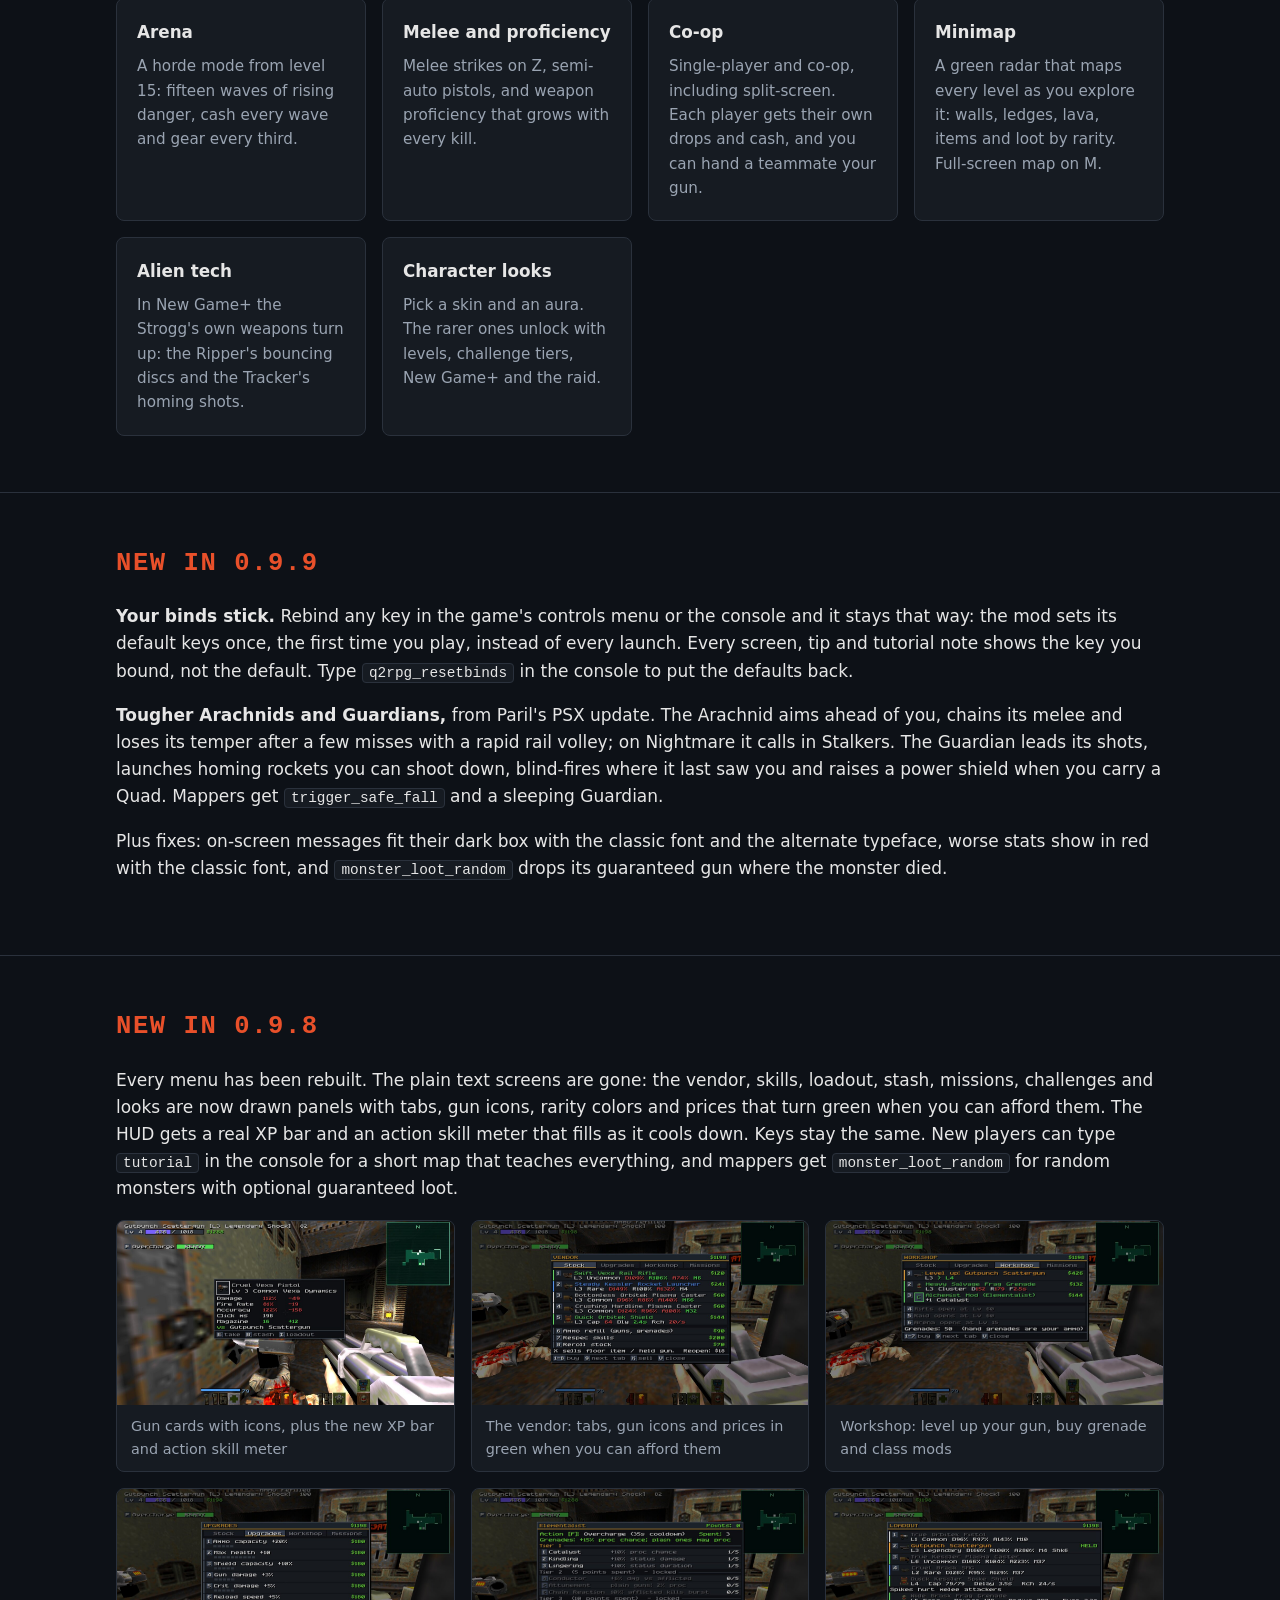
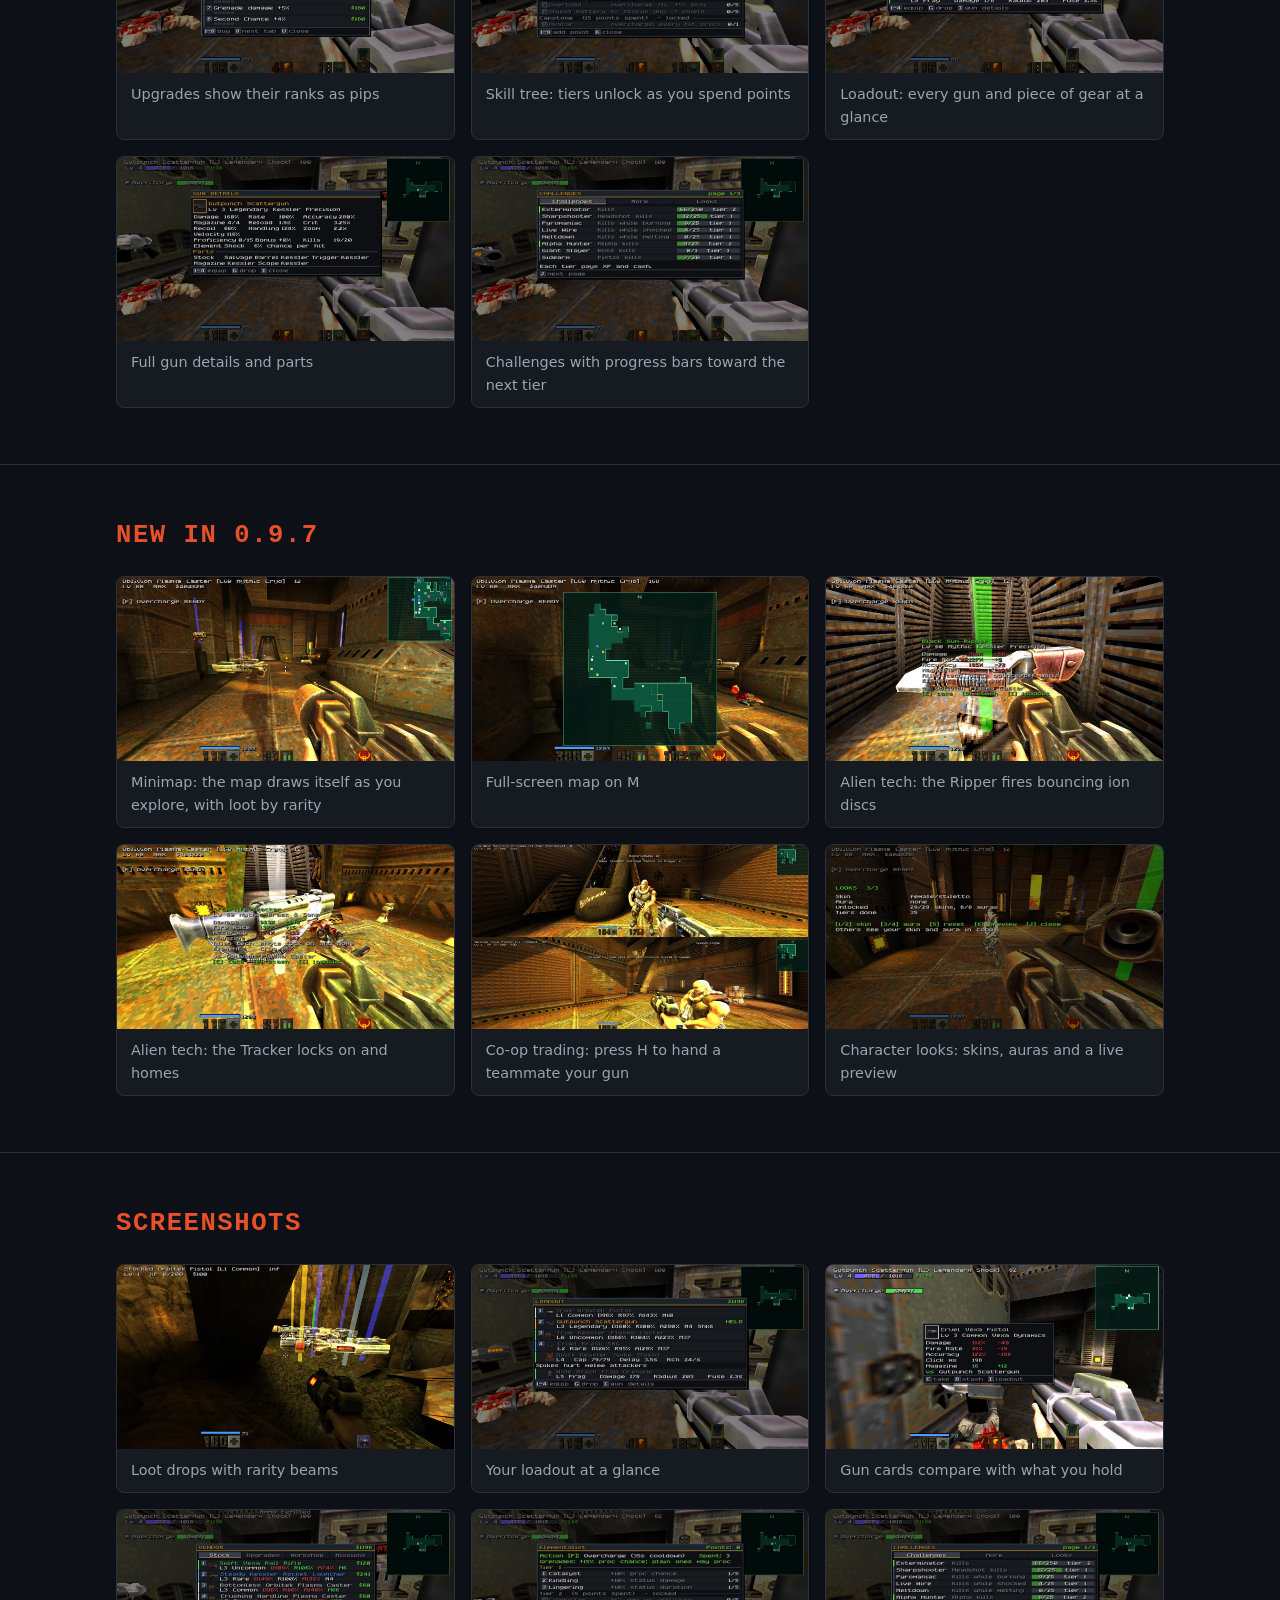
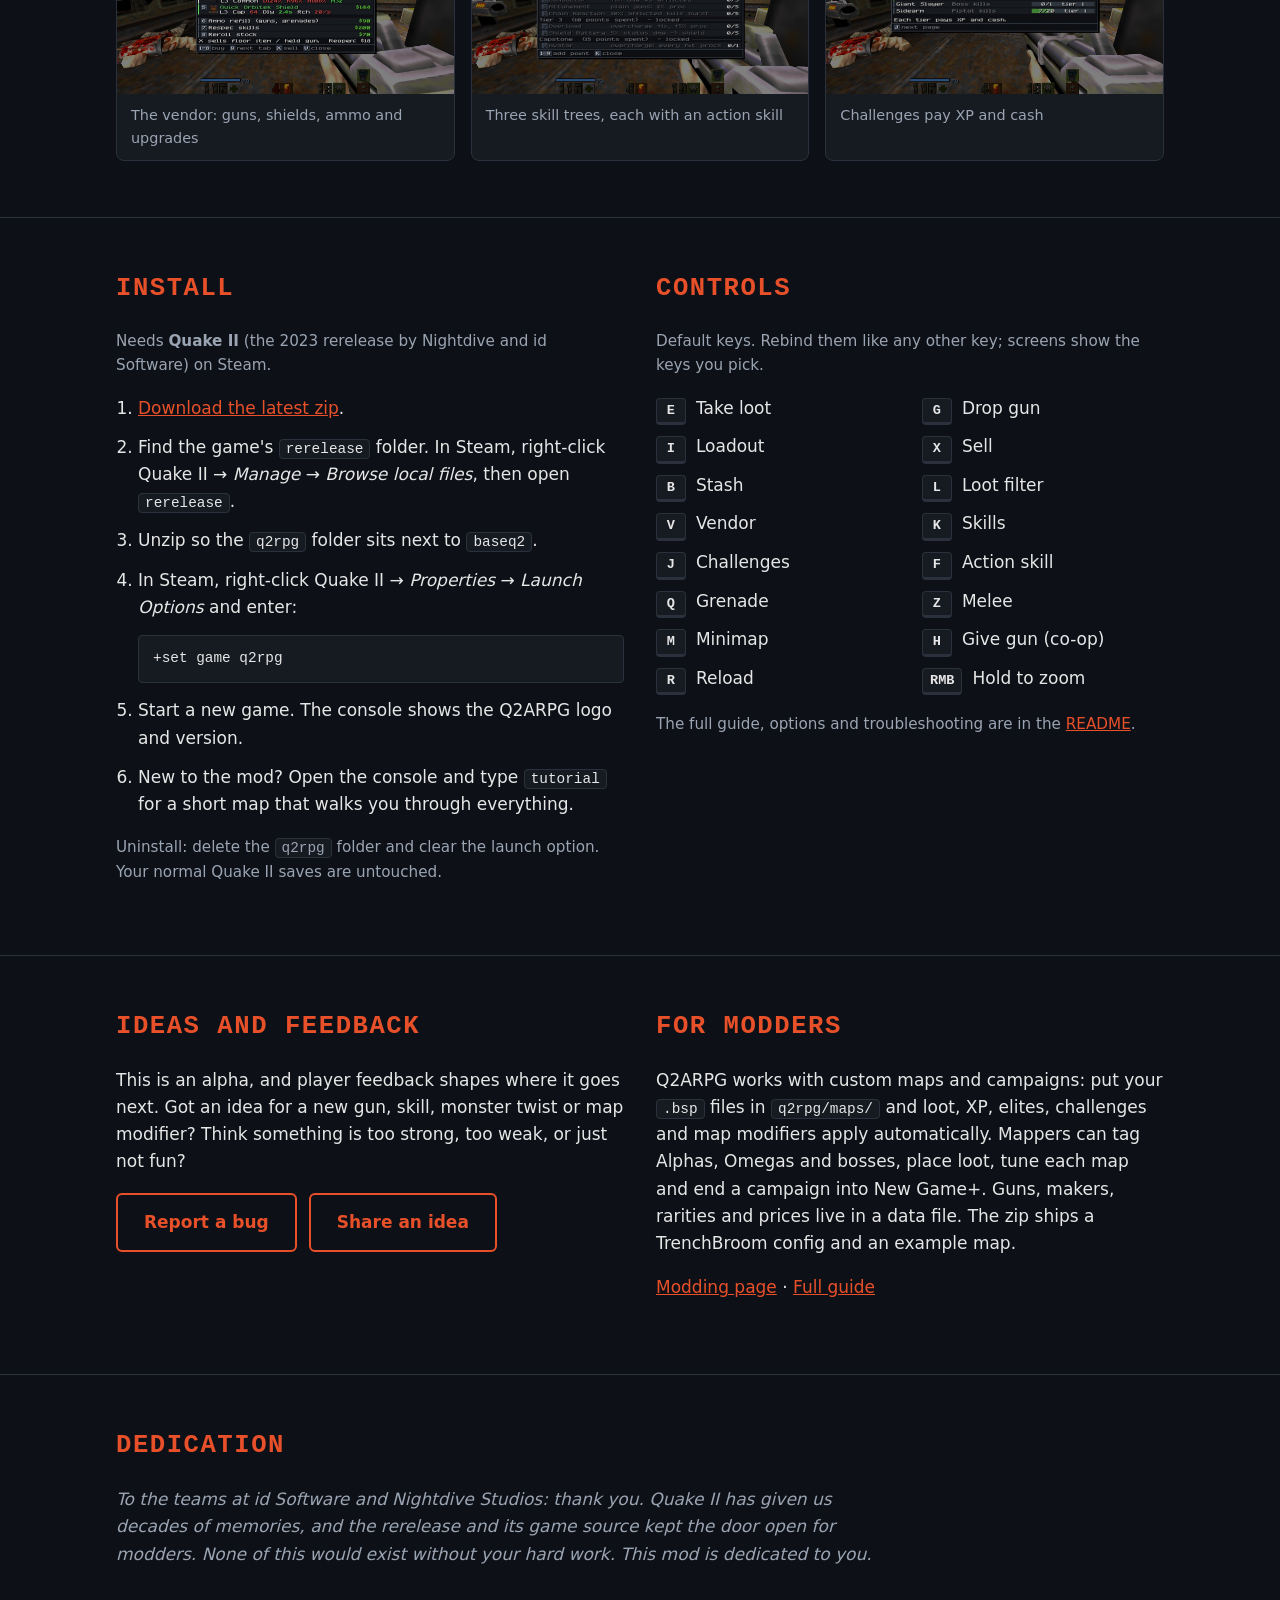
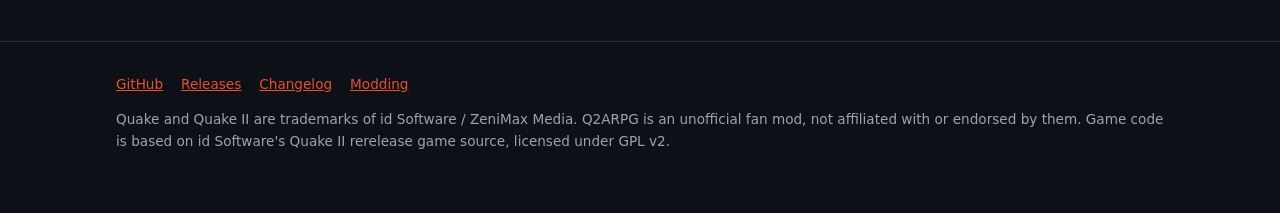
==== commit 279ffda7: "Site: v0.9.9 badge, New in 0.9.9 (binds stick, PSX Arachnid/Guardian, fixes), rebind note; modding: " ====
--- a/index.html
+++ b/index.html
@@ -18,7 +18,7 @@
   <img class="logo" src="assets/logo.png" alt="Quake II ARPG" width="1605" height="247">
   <p class="tagline">Kill. Loot. Level up. Repeat.</p>
   <p class="sub">A free looter-boomer-shooter mod for the Quake II rerelease. Every gun is rolled with a rarity, a maker, parts and sometimes an element. Level up, pick a skill tree, shop at vendors, chase challenges and replay the campaign in New Game+.</p>
-  <div class="badge">v0.9.8 · PUBLIC ALPHA</div>
+  <div class="badge">v0.9.9 · PUBLIC ALPHA</div>
   <div class="buttons">
     <a class="btn primary" href="https://github.com/Rizilla-OG/q2arpg/releases/latest">Download</a>
     <a class="btn ghost" href="https://github.com/Rizilla-OG/q2arpg">View on GitHub</a>
@@ -126,6 +126,15 @@
         <p>Pick a skin and an aura. The rarer ones unlock with levels, challenge tiers, New Game+ and the raid.</p>
       </div>
     </div>
+  </div>
+</section>
+
+<section>
+  <div class="wrap">
+    <h2>New in 0.9.9</h2>
+    <p><strong>Your binds stick.</strong> Rebind any key in the game's controls menu or the console and it stays that way: the mod sets its default keys once, the first time you play, instead of every launch. Every screen, tip and tutorial note shows the key you bound, not the default. Type <code>q2rpg_resetbinds</code> in the console to put the defaults back.</p>
+    <p><strong>Tougher Arachnids and Guardians,</strong> from Paril's PSX update. The Arachnid aims ahead of you, chains its melee and loses its temper after a few misses with a rapid rail volley; on Nightmare it calls in Stalkers. The Guardian leads its shots, launches homing rockets you can shoot down, blind-fires where it last saw you and raises a power shield when you carry a Quad. Mappers get <code>trigger_safe_fall</code> and a sleeping Guardian.</p>
+    <p>Plus fixes: on-screen messages fit their dark box with the classic font and the alternate typeface, worse stats show in red with the classic font, and <code>monster_loot_random</code> drops its guaranteed gun where the monster died.</p>
   </div>
 </section>
 
@@ -192,6 +201,7 @@
     </div>
     <div>
       <h2>Controls</h2>
+      <p class="note">Default keys. Rebind them like any other key; screens show the keys you pick.</p>
       <ul class="keys">
         <li><kbd>E</kbd> Take loot</li>
         <li><kbd>G</kbd> Drop gun</li>
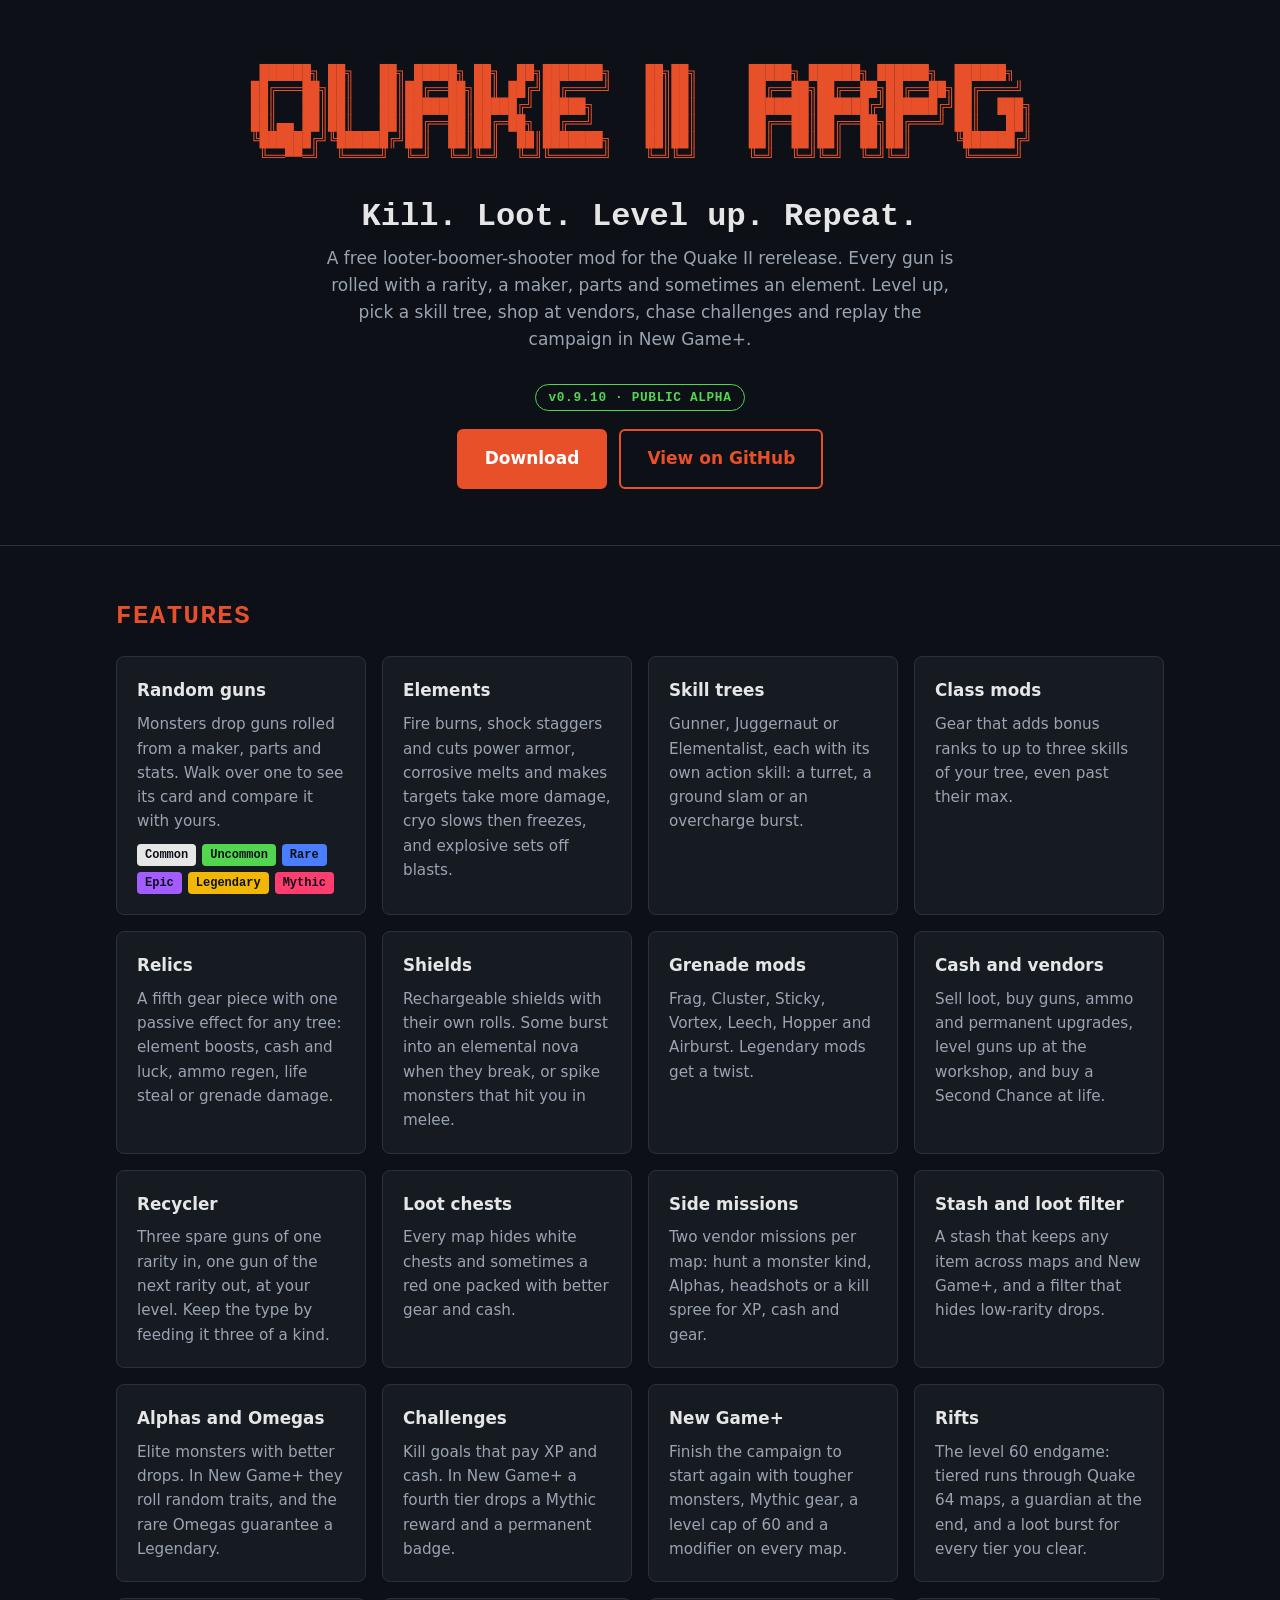
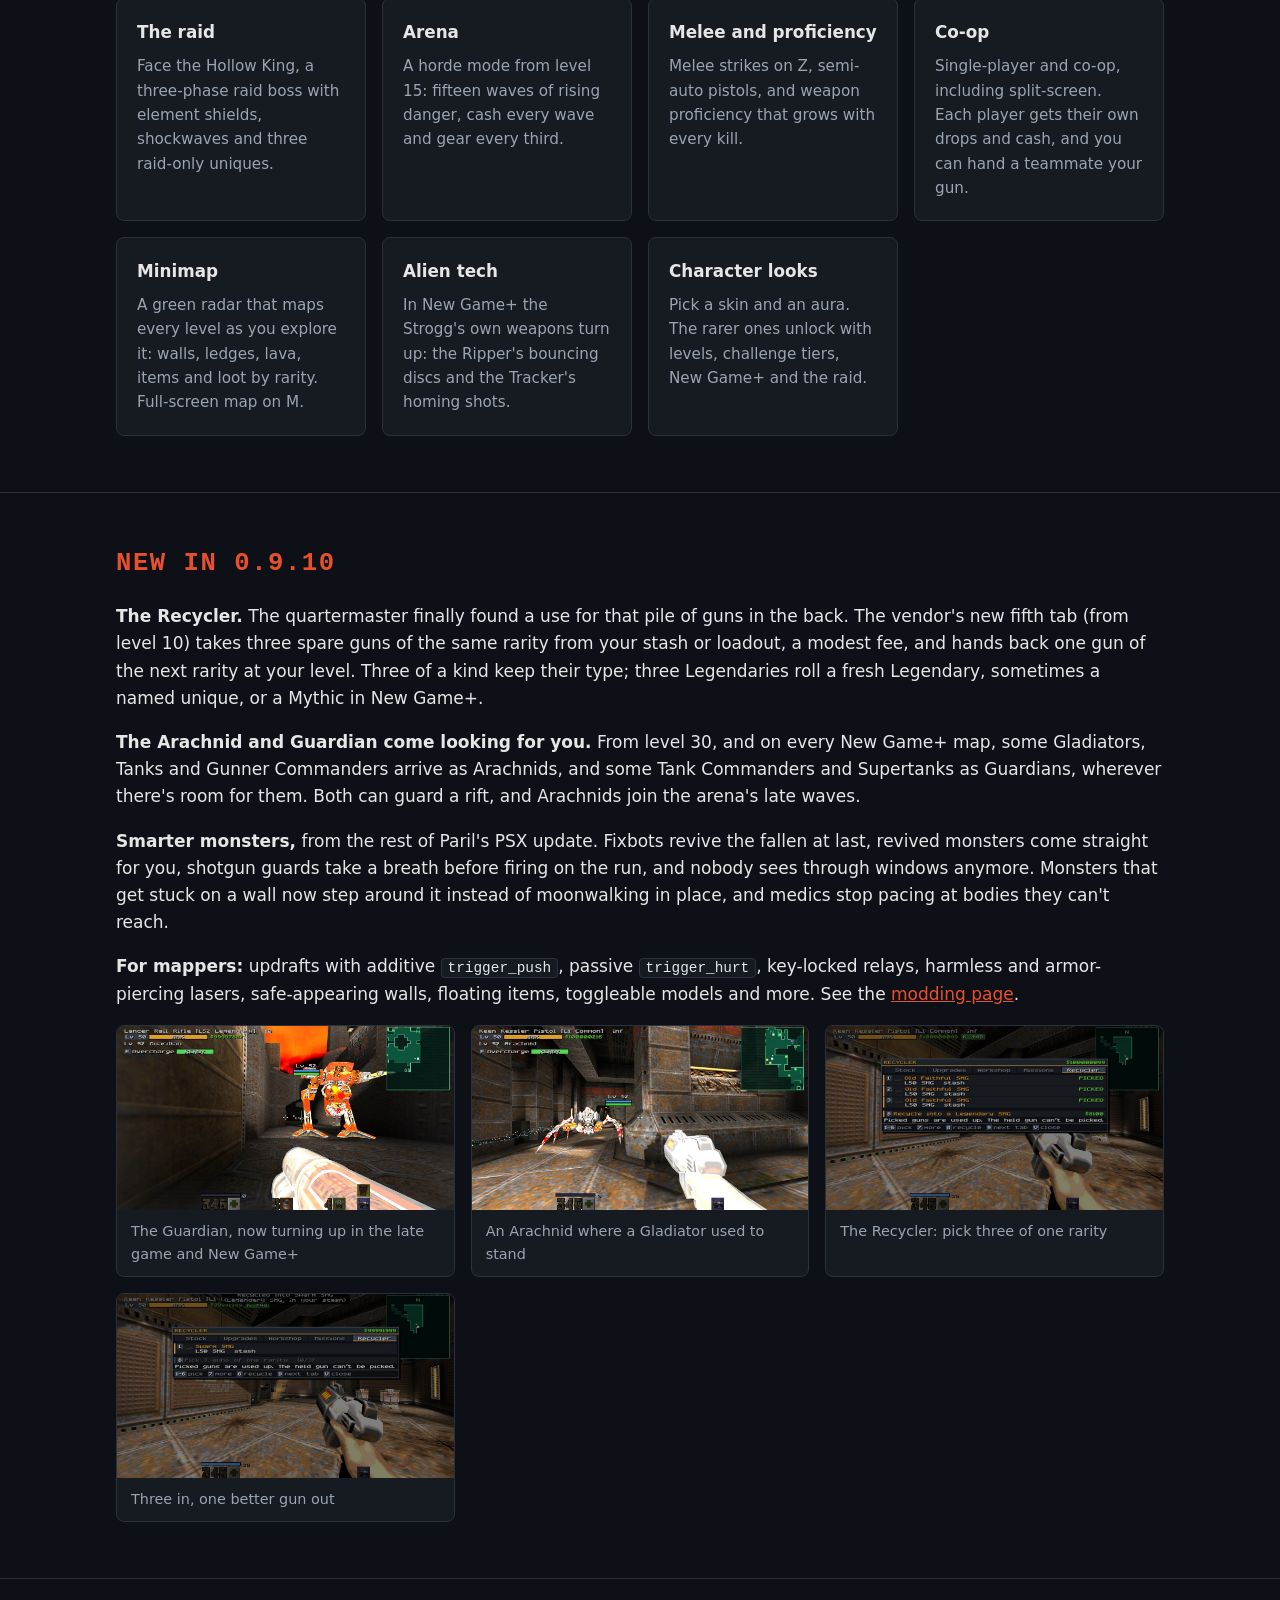
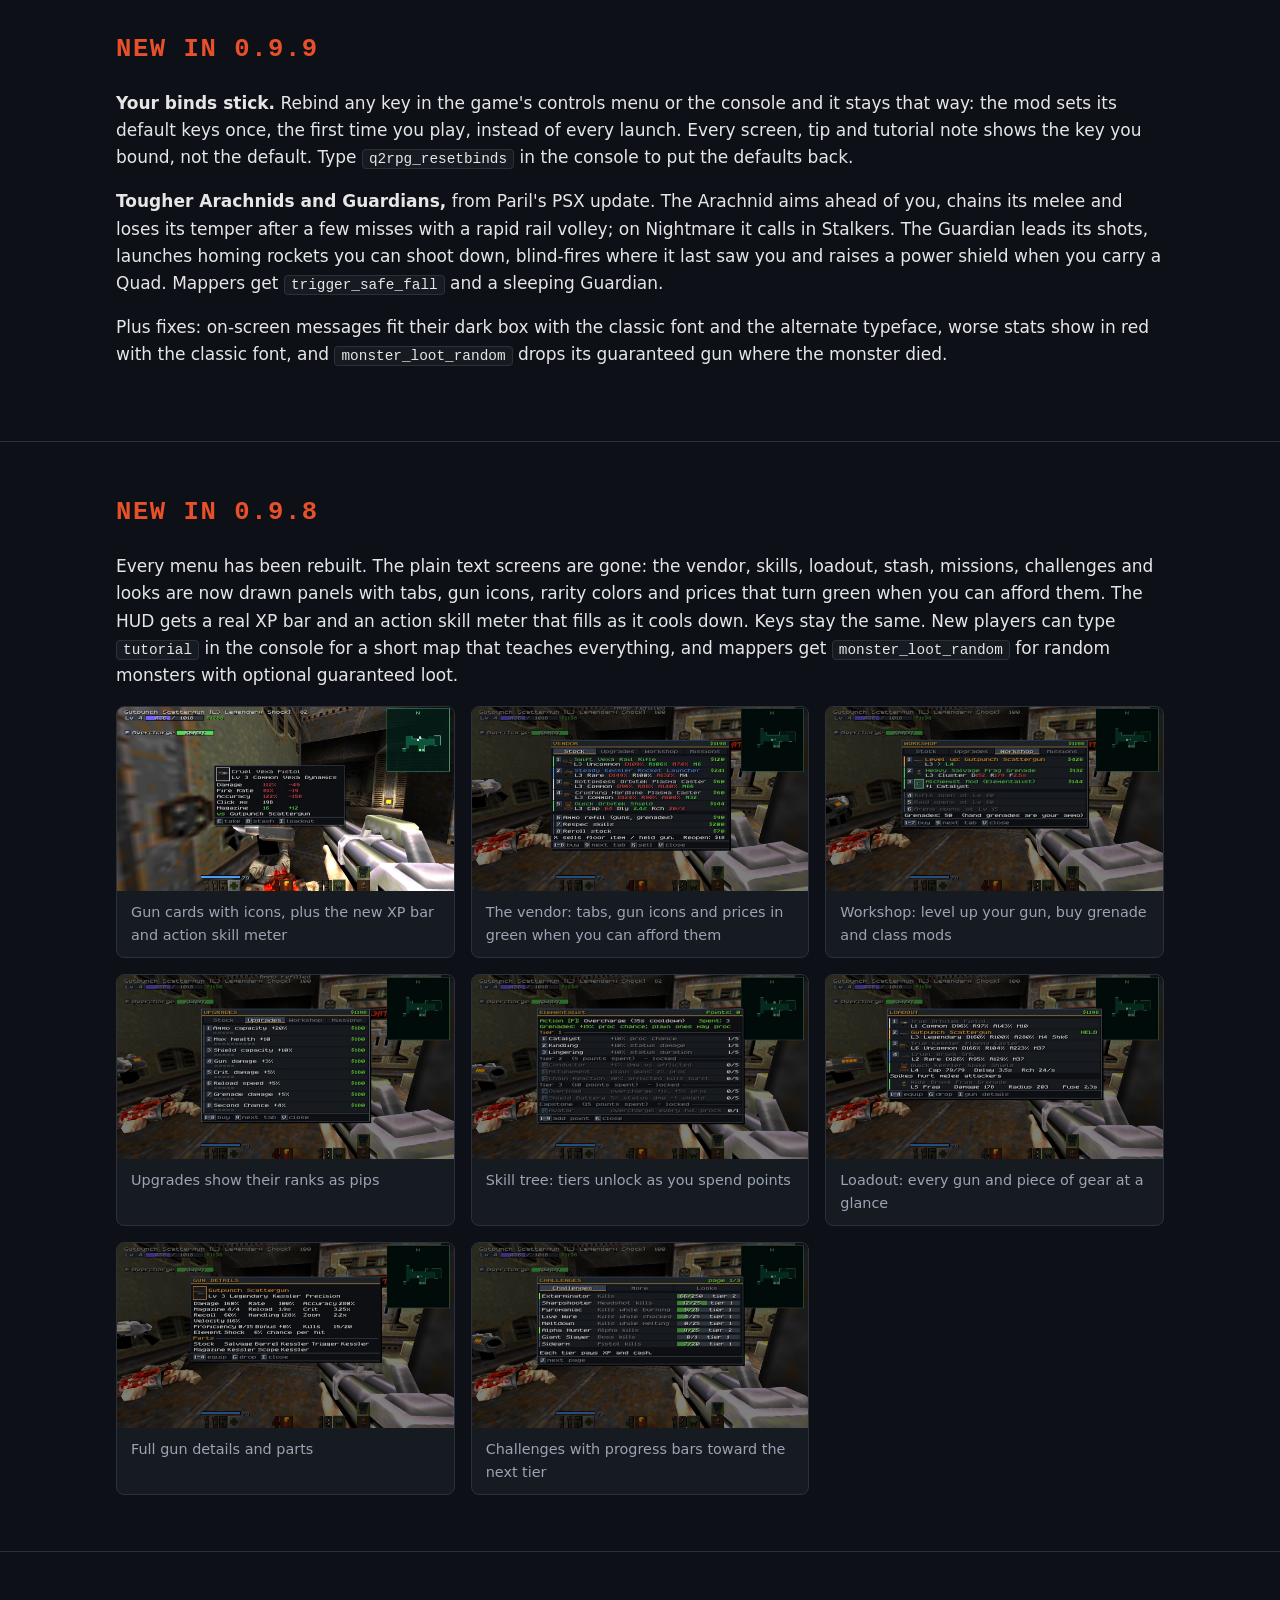
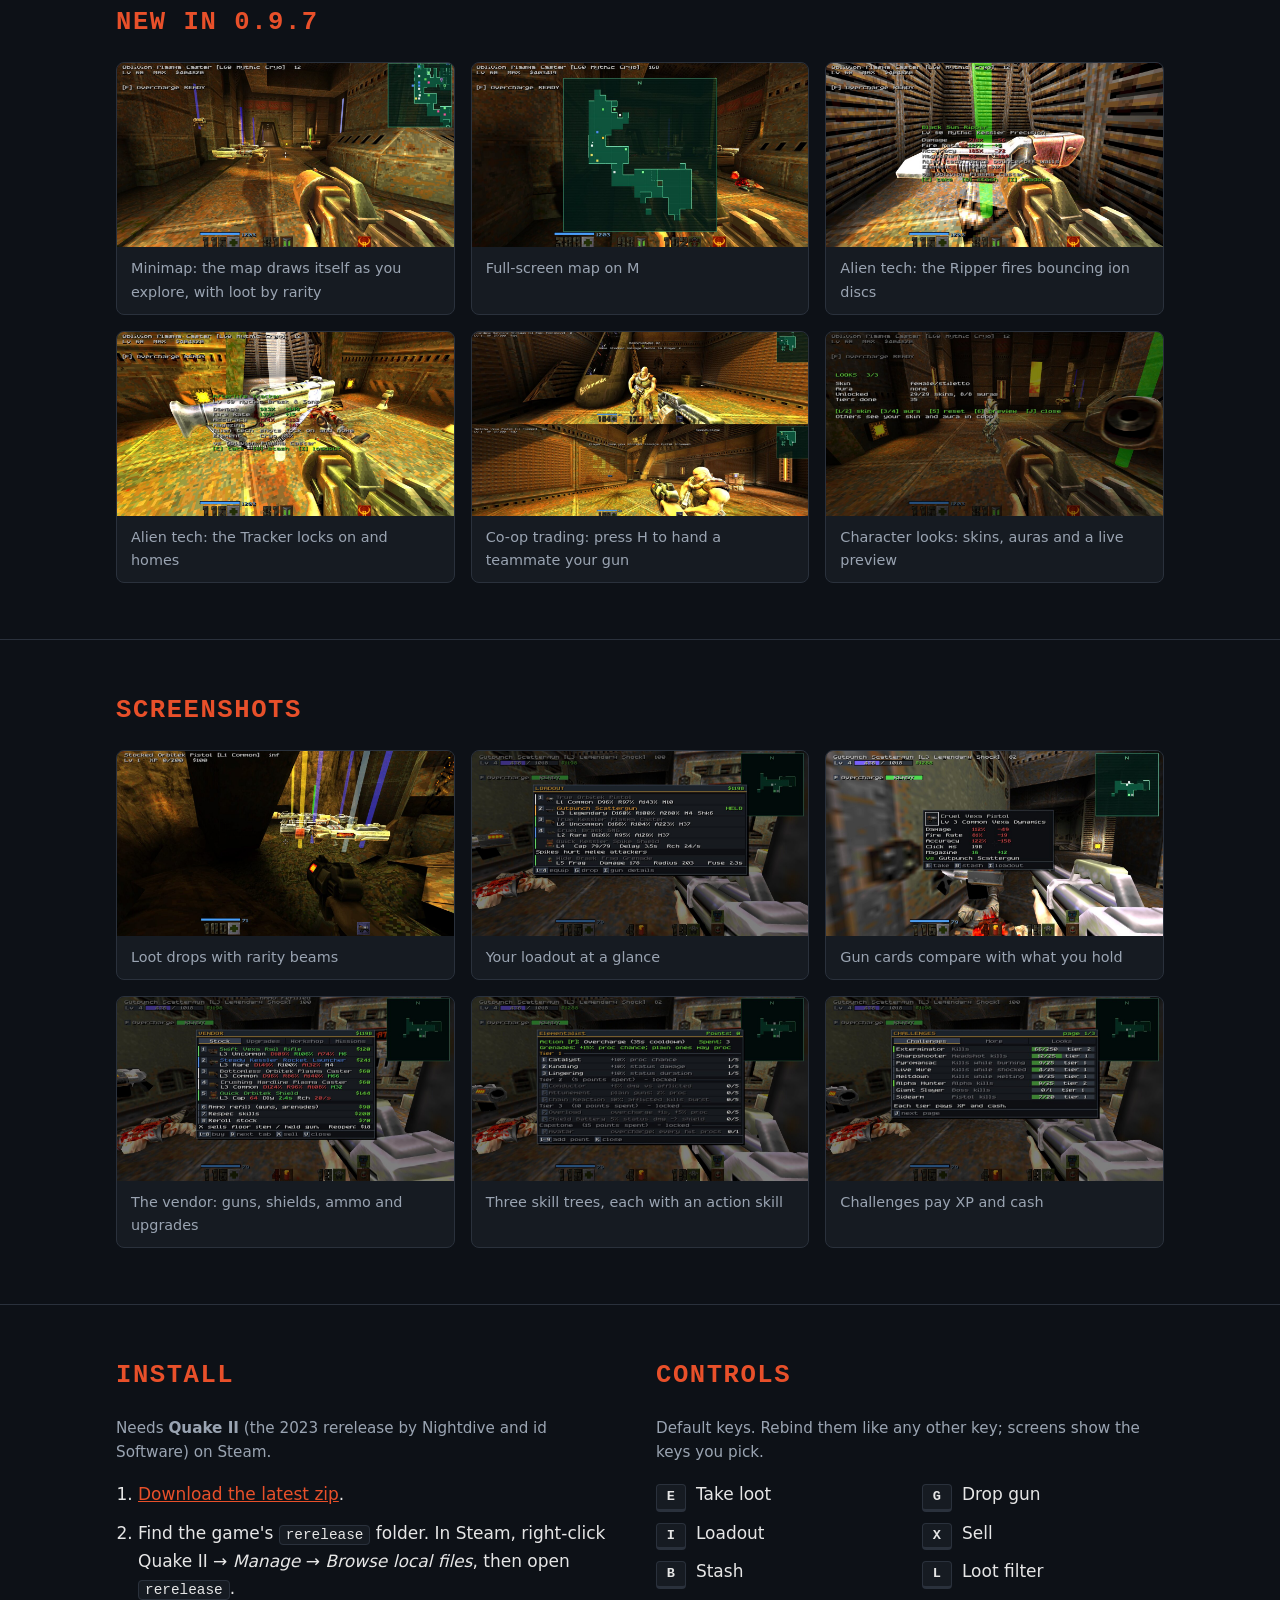
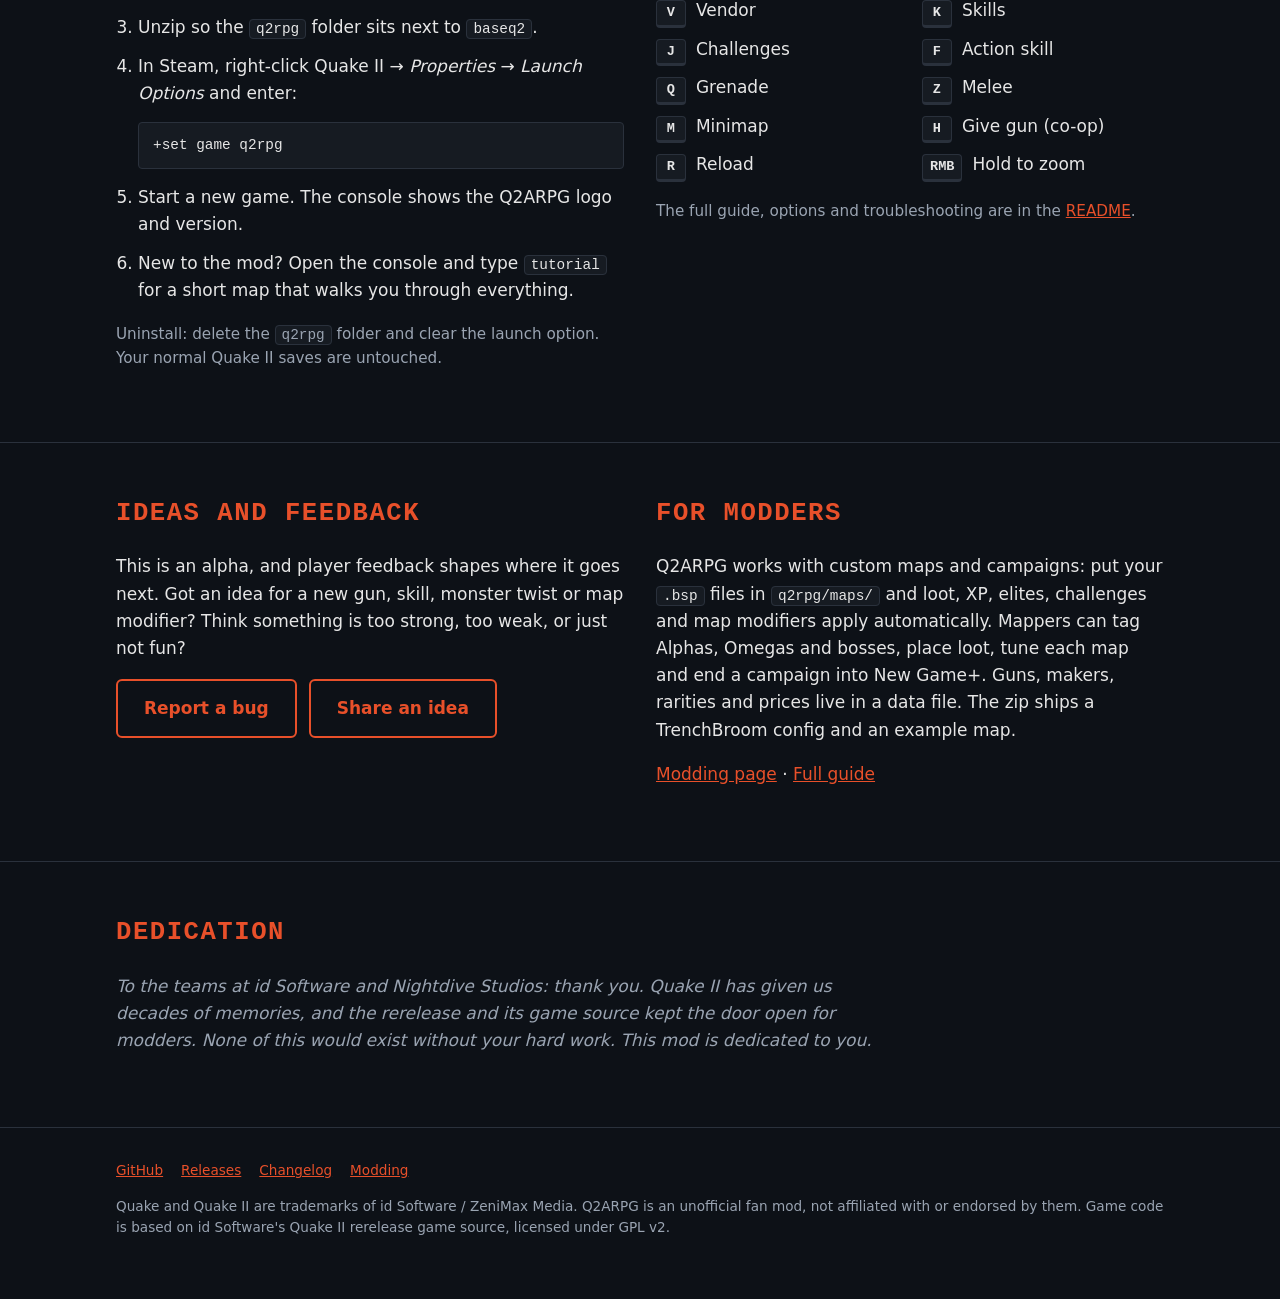
==== commit e497d89d: "0.9.10: Recycler, late-game Arachnid and Guardian, PSX mapper features" ====
--- a/index.html
+++ b/index.html
@@ -18,7 +18,7 @@
   <img class="logo" src="assets/logo.png" alt="Quake II ARPG" width="1605" height="247">
   <p class="tagline">Kill. Loot. Level up. Repeat.</p>
   <p class="sub">A free looter-boomer-shooter mod for the Quake II rerelease. Every gun is rolled with a rarity, a maker, parts and sometimes an element. Level up, pick a skill tree, shop at vendors, chase challenges and replay the campaign in New Game+.</p>
-  <div class="badge">v0.9.9 · PUBLIC ALPHA</div>
+  <div class="badge">v0.9.10 · PUBLIC ALPHA</div>
   <div class="buttons">
     <a class="btn primary" href="https://github.com/Rizilla-OG/q2arpg/releases/latest">Download</a>
     <a class="btn ghost" href="https://github.com/Rizilla-OG/q2arpg">View on GitHub</a>
@@ -70,6 +70,10 @@
         <p>Sell loot, buy guns, ammo and permanent upgrades, level guns up at the workshop, and buy a Second Chance at life.</p>
       </div>
       <div class="feature">
+        <h3>Recycler</h3>
+        <p>Three spare guns of one rarity in, one gun of the next rarity out, at your level. Keep the type by feeding it three of a kind.</p>
+      </div>
+      <div class="feature">
         <h3>Loot chests</h3>
         <p>Every map hides white chests and sometimes a red one packed with better gear and cash.</p>
       </div>
@@ -125,6 +129,22 @@
         <h3>Character looks</h3>
         <p>Pick a skin and an aura. The rarer ones unlock with levels, challenge tiers, New Game+ and the raid.</p>
       </div>
+    </div>
+  </div>
+</section>
+
+<section>
+  <div class="wrap">
+    <h2>New in 0.9.10</h2>
+    <p><strong>The Recycler.</strong> The quartermaster finally found a use for that pile of guns in the back. The vendor's new fifth tab (from level 10) takes three spare guns of the same rarity from your stash or loadout, a modest fee, and hands back one gun of the next rarity at your level. Three of a kind keep their type; three Legendaries roll a fresh Legendary, sometimes a named unique, or a Mythic in New Game+.</p>
+    <p><strong>The Arachnid and Guardian come looking for you.</strong> From level 30, and on every New Game+ map, some Gladiators, Tanks and Gunner Commanders arrive as Arachnids, and some Tank Commanders and Supertanks as Guardians, wherever there's room for them. Both can guard a rift, and Arachnids join the arena's late waves.</p>
+    <p><strong>Smarter monsters,</strong> from the rest of Paril's PSX update. Fixbots revive the fallen at last, revived monsters come straight for you, shotgun guards take a breath before firing on the run, and nobody sees through windows anymore. Monsters that get stuck on a wall now step around it instead of moonwalking in place, and medics stop pacing at bodies they can't reach.</p>
+    <p><strong>For mappers:</strong> updrafts with additive <code>trigger_push</code>, passive <code>trigger_hurt</code>, key-locked relays, harmless and armor-piercing lasers, safe-appearing walls, floating items, toggleable models and more. See the <a href="modding.html">modding page</a>.</p>
+    <div class="gallery">
+      <figure><a href="assets/new10-guardian.jpg"><img src="assets/new10-guardian.jpg" alt="A level 52 Guardian in a narrow base corridor, a homing rocket flying at the player" loading="lazy" width="1280" height="720"></a><figcaption>The Guardian, now turning up in the late game and New Game+</figcaption></figure>
+      <figure><a href="assets/new10-arachnid.jpg"><img src="assets/new10-arachnid.jpg" alt="A level 52 Arachnid stalking down a base corridor" loading="lazy" width="1280" height="720"></a><figcaption>An Arachnid where a Gladiator used to stand</figcaption></figure>
+      <figure><a href="assets/new10-recycler-pick.jpg"><img src="assets/new10-recycler-pick.jpg" alt="Recycler tab with three Legendary SMGs picked and a recycle row priced at $8100" loading="lazy" width="1280" height="720"></a><figcaption>The Recycler: pick three of one rarity</figcaption></figure>
+      <figure><a href="assets/new10-recycler-result.jpg"><img src="assets/new10-recycler-result.jpg" alt="Recycler tab after recycling, with the new Legendary SMG in the stash and a message naming it" loading="lazy" width="1280" height="720"></a><figcaption>Three in, one better gun out</figcaption></figure>
     </div>
   </div>
 </section>
